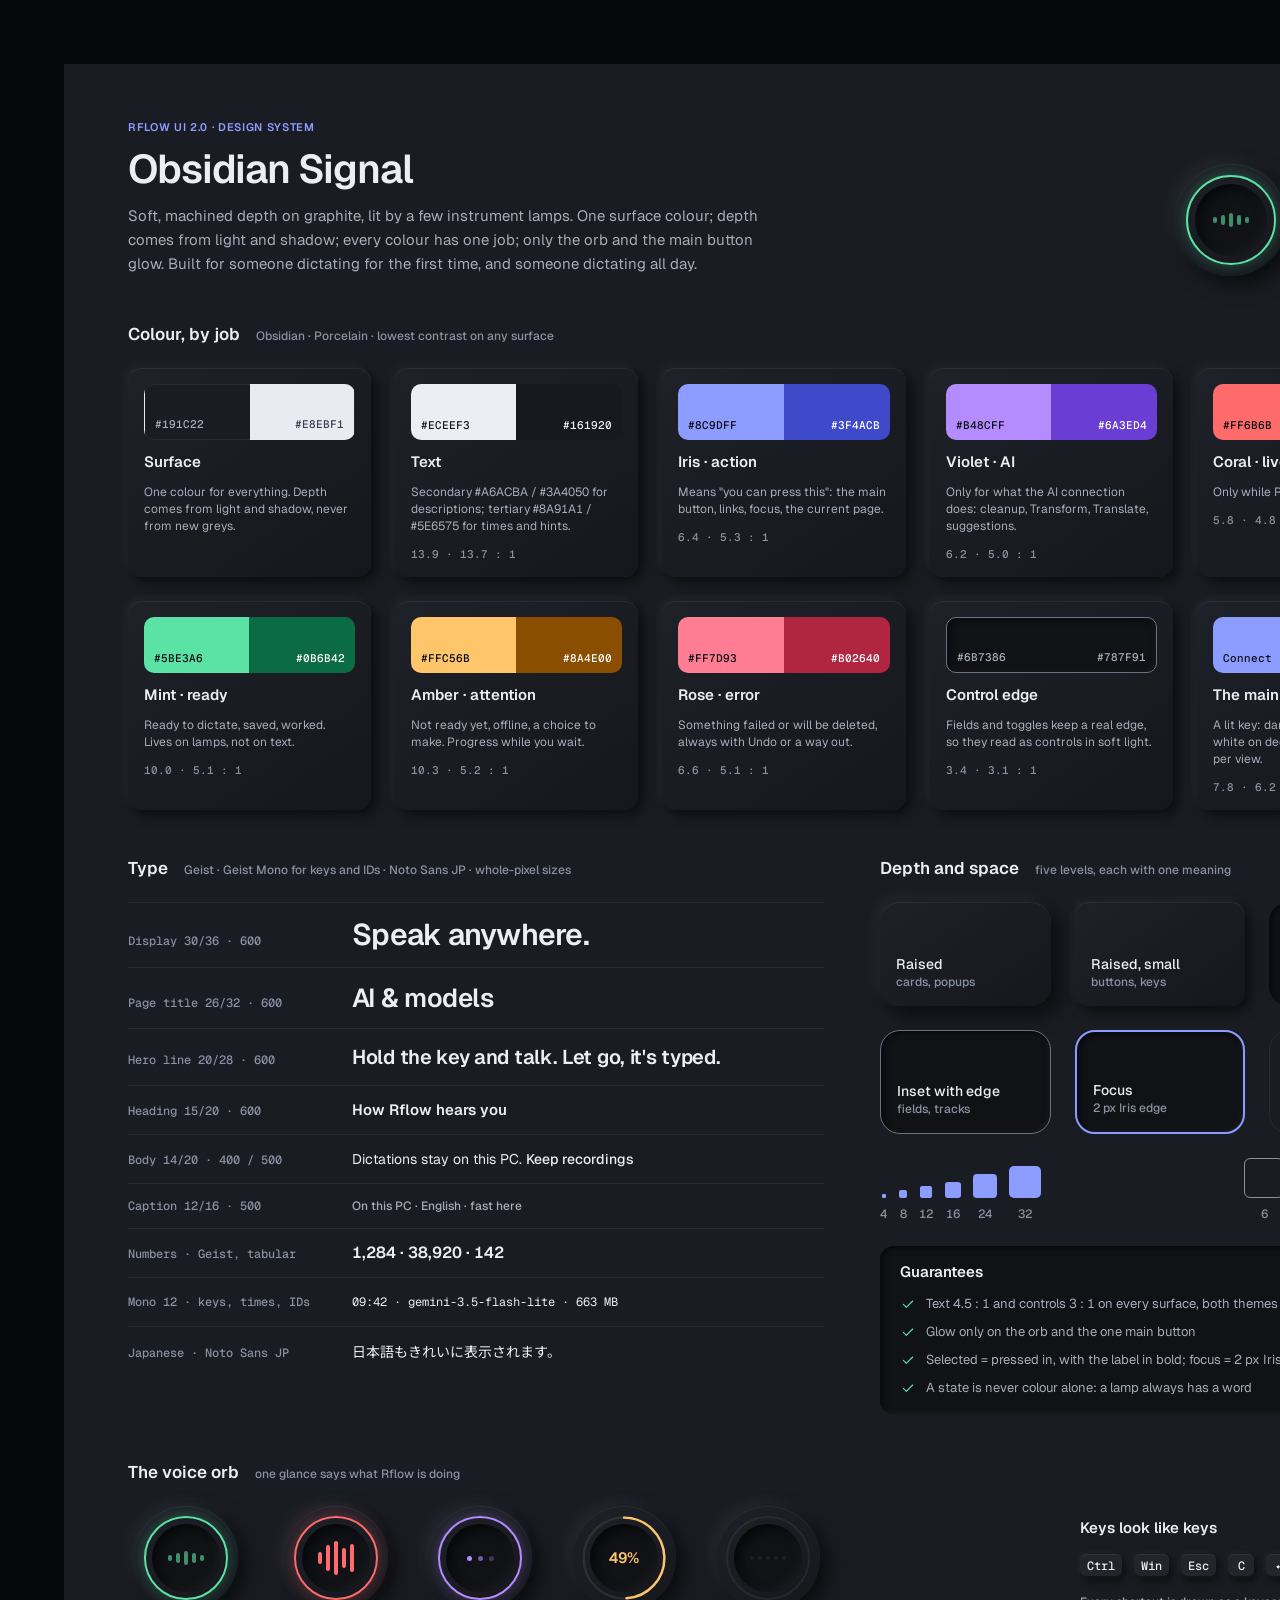
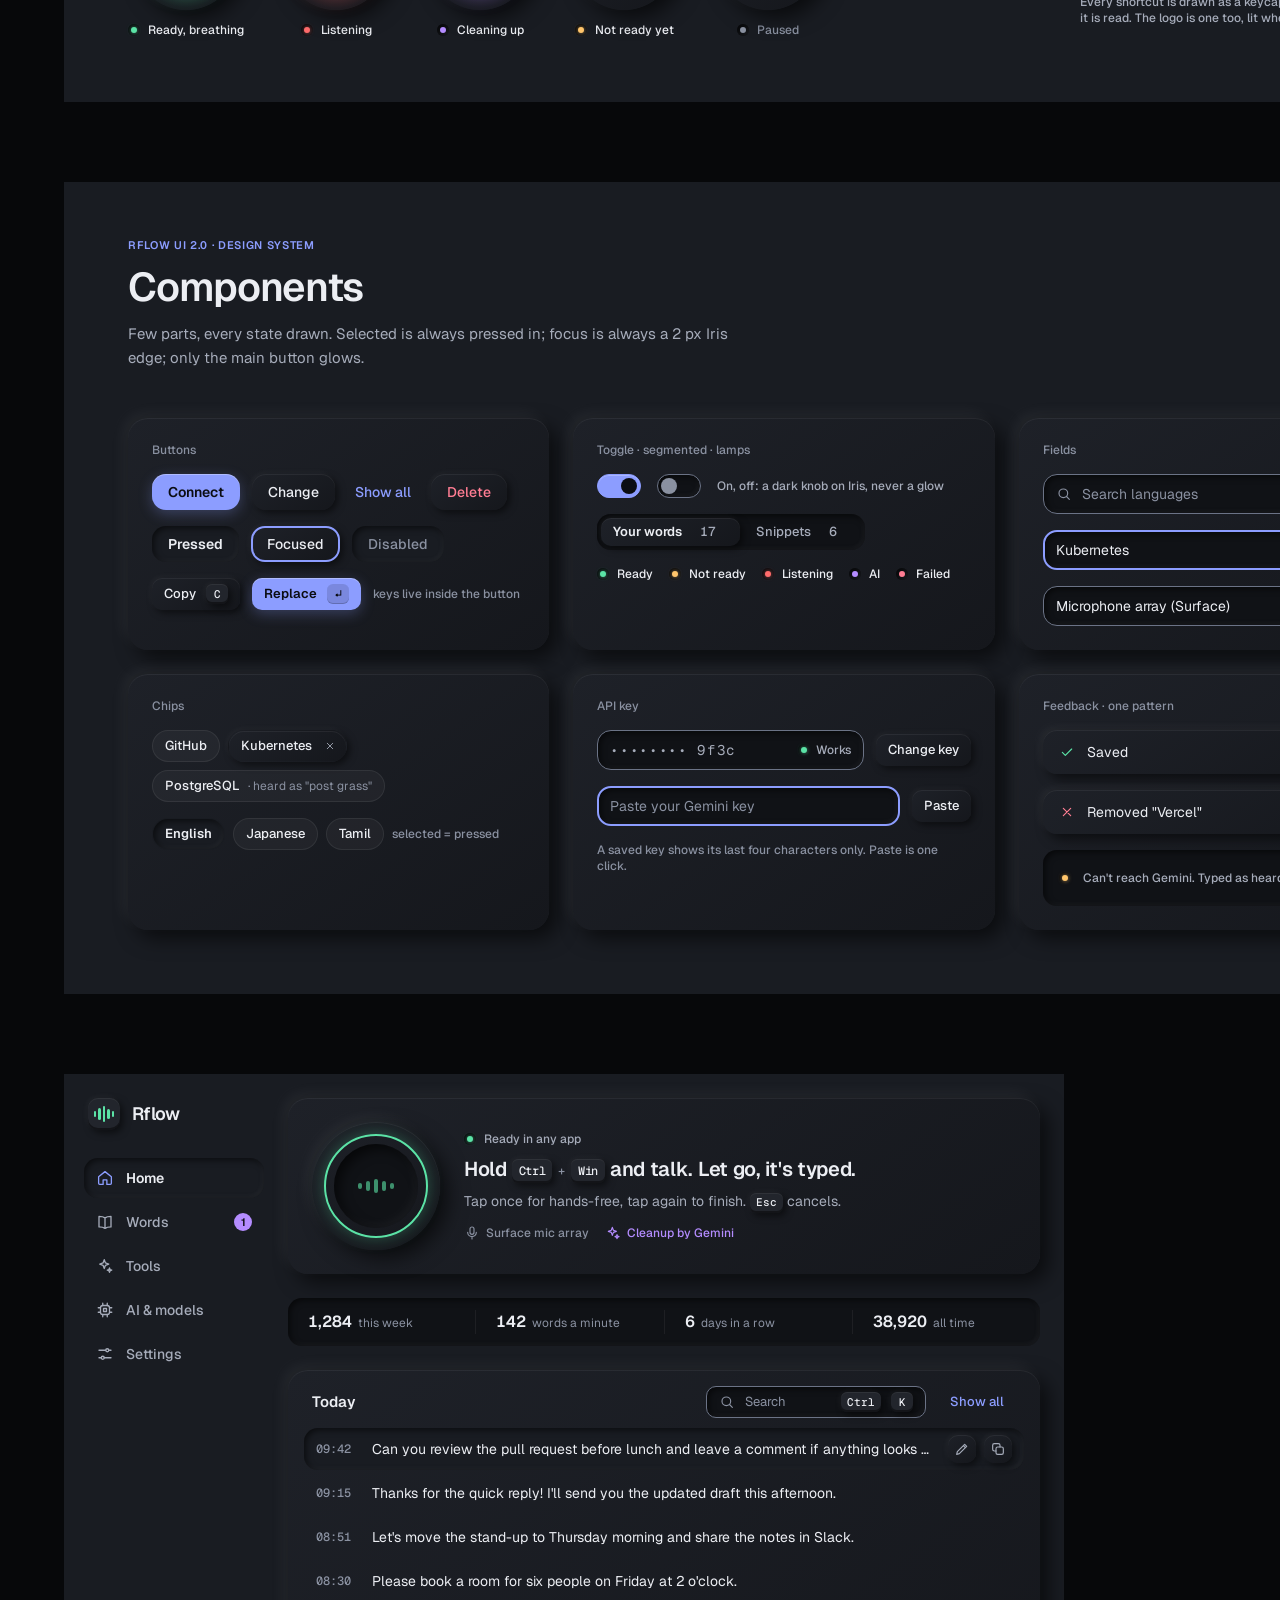
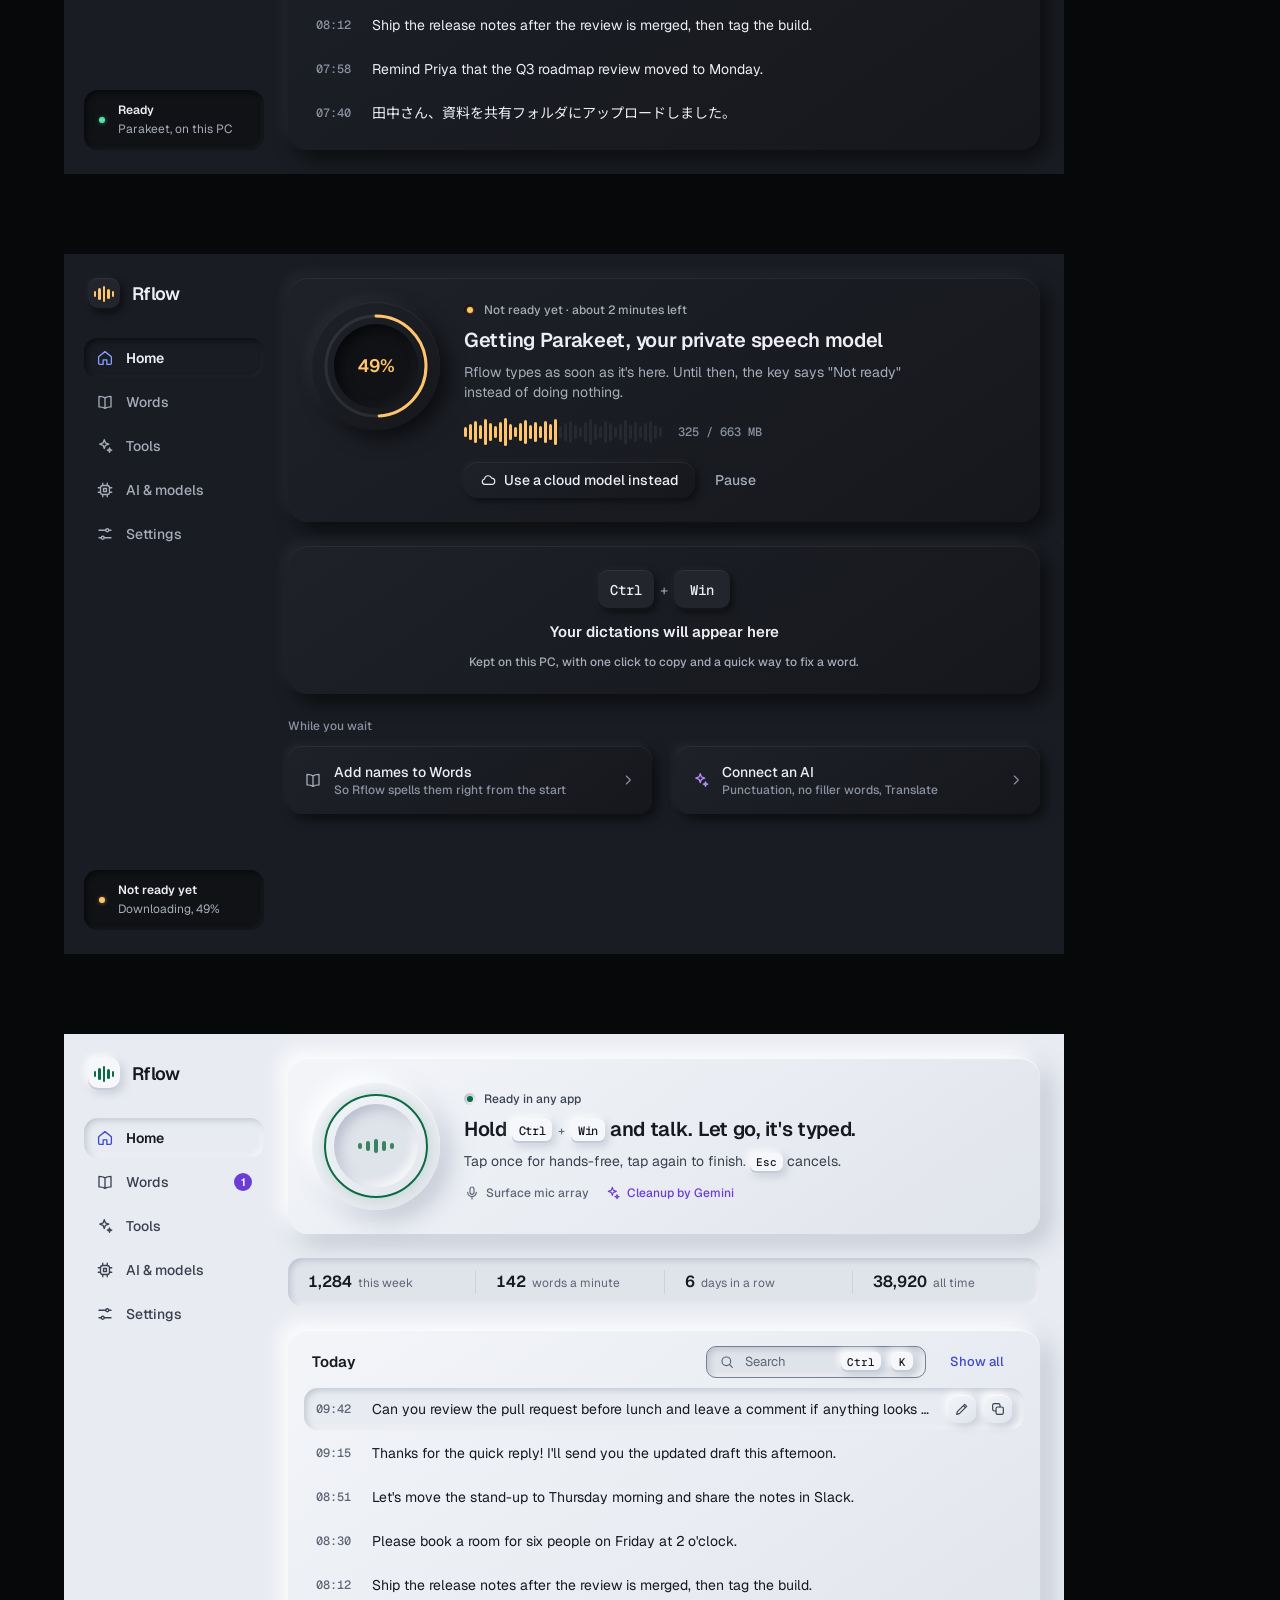
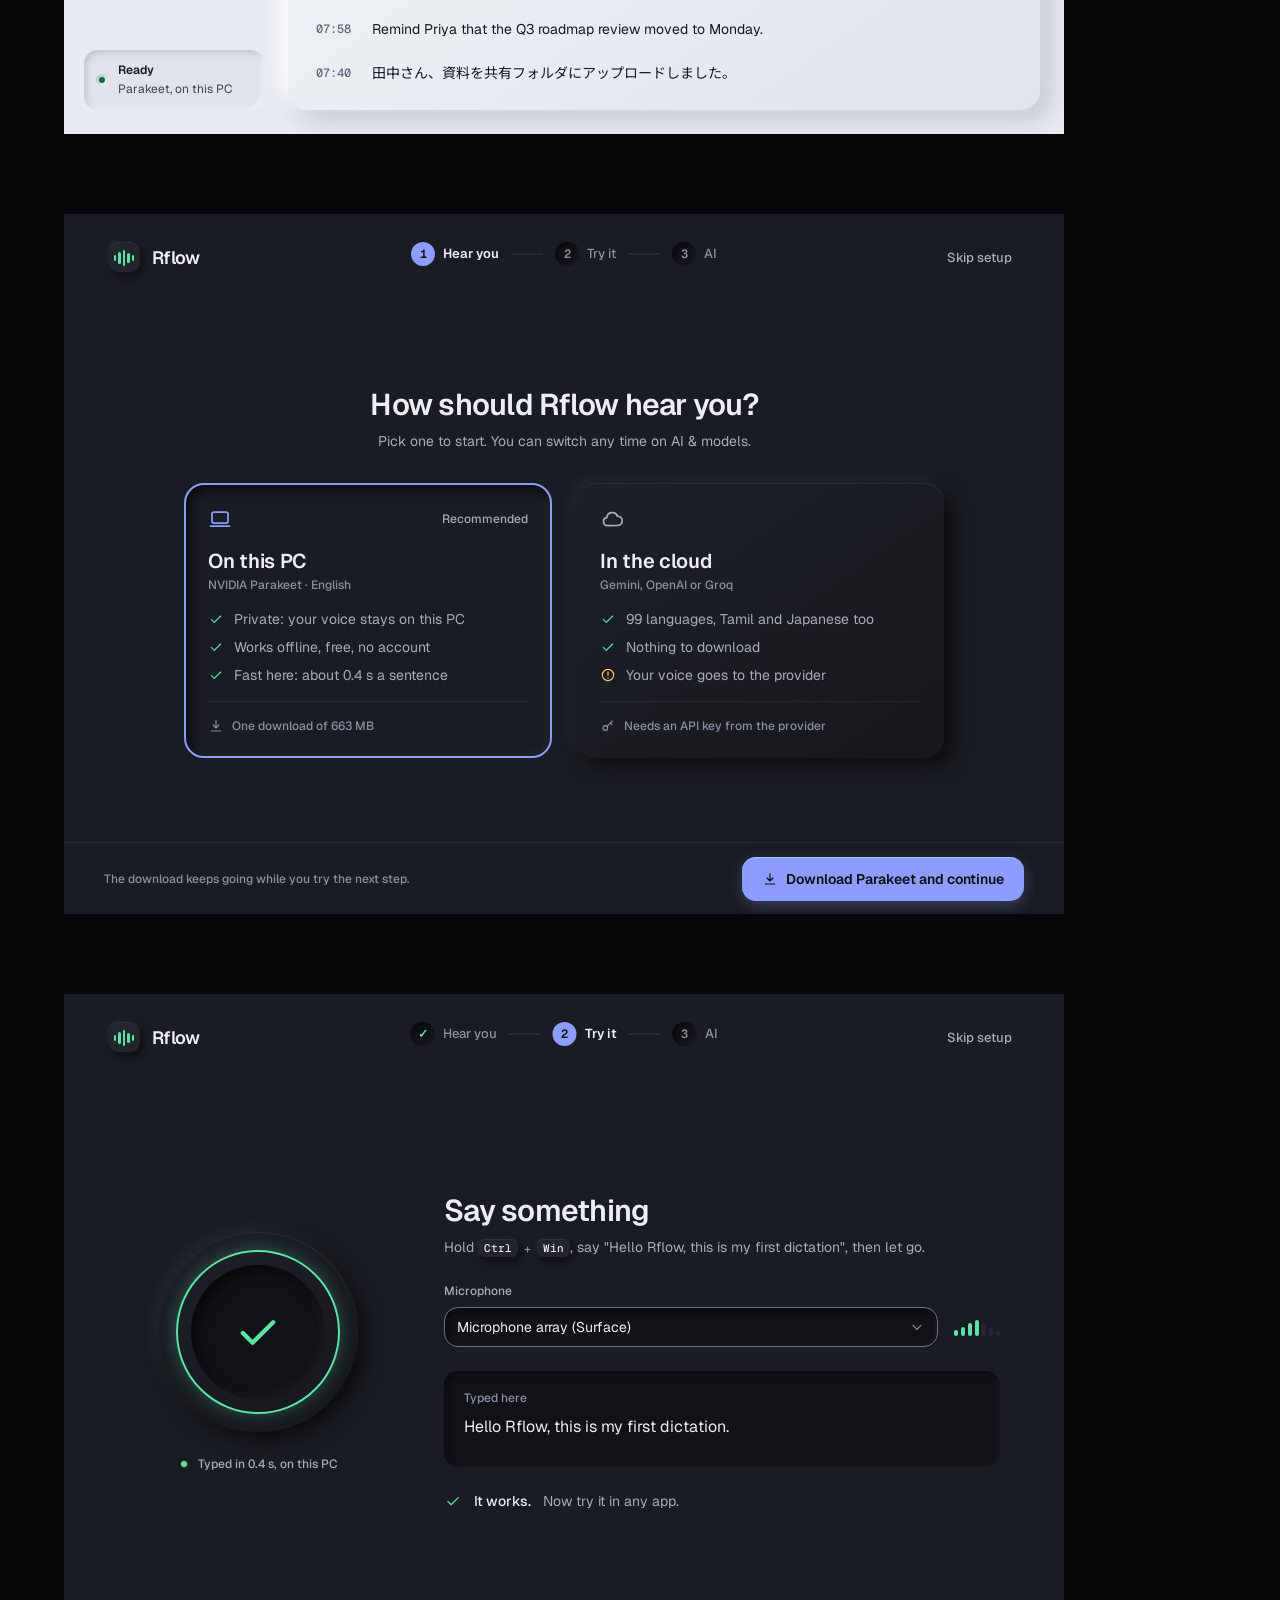
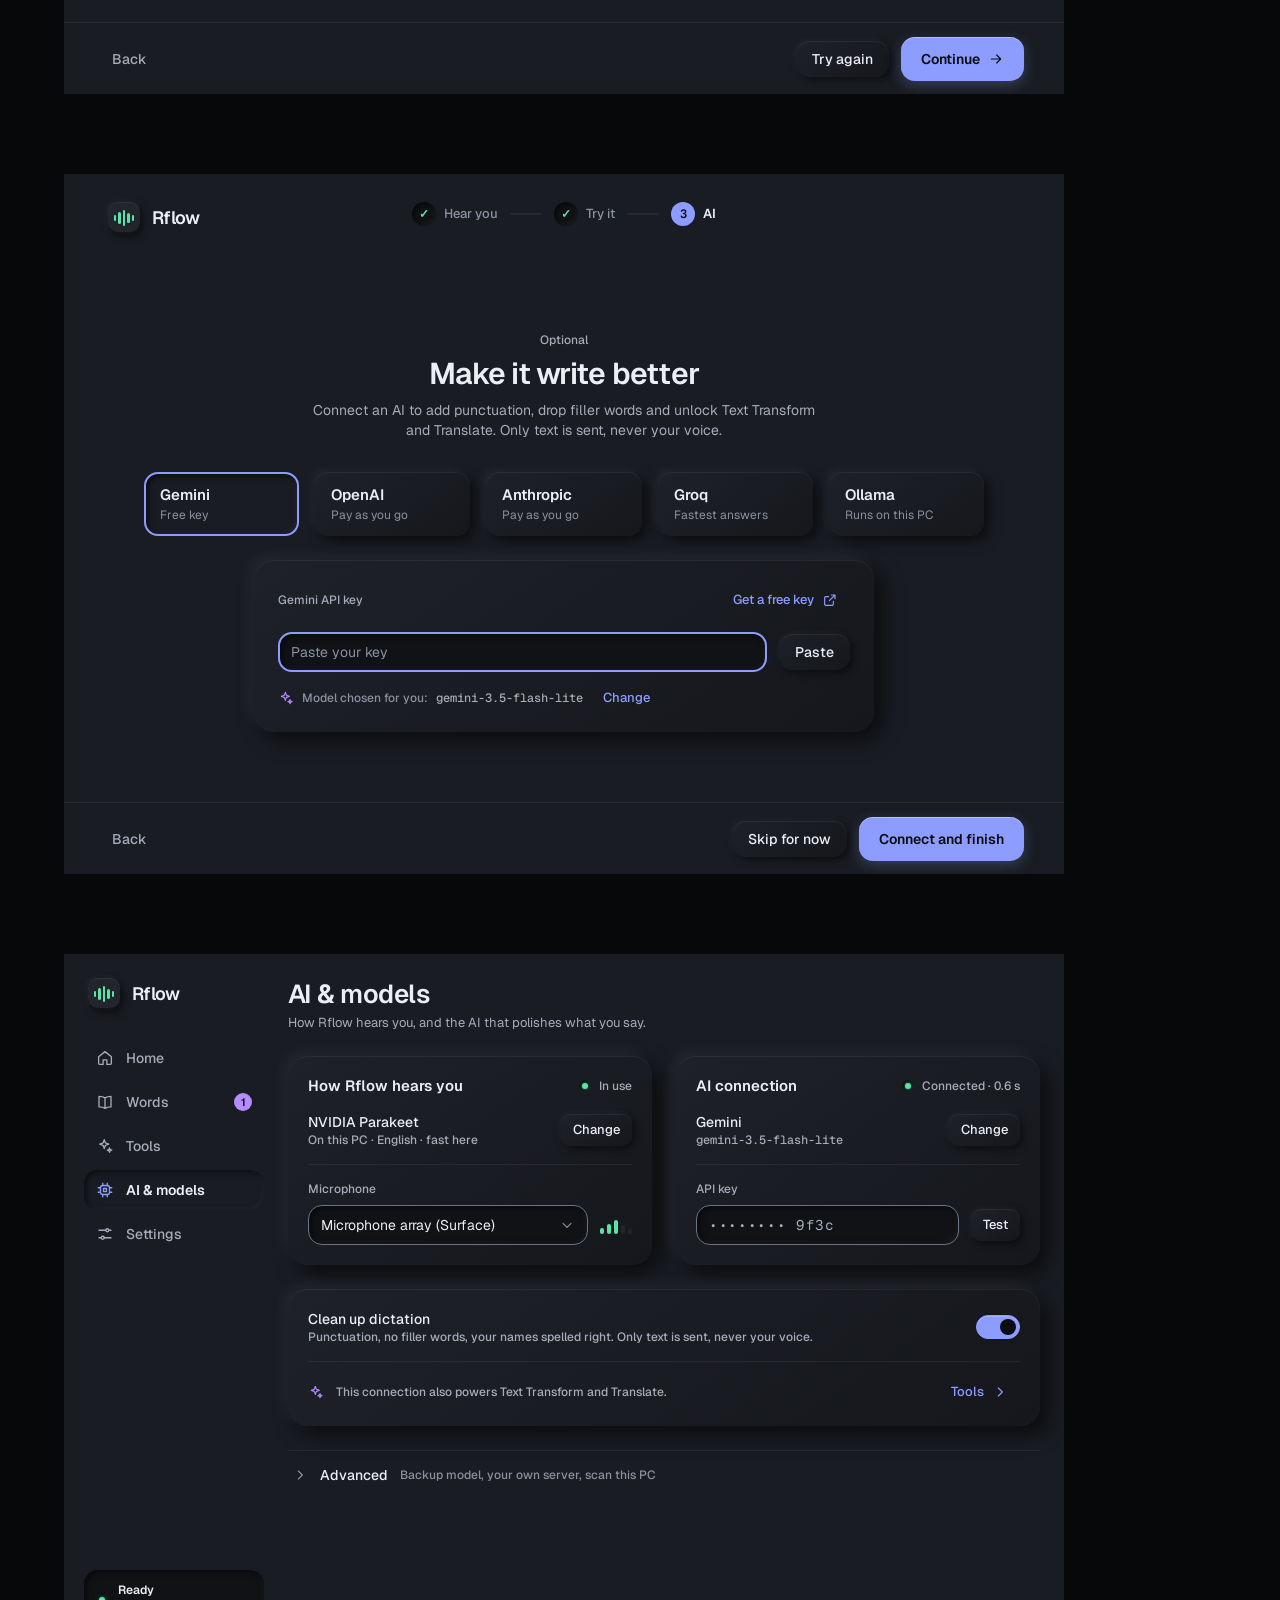
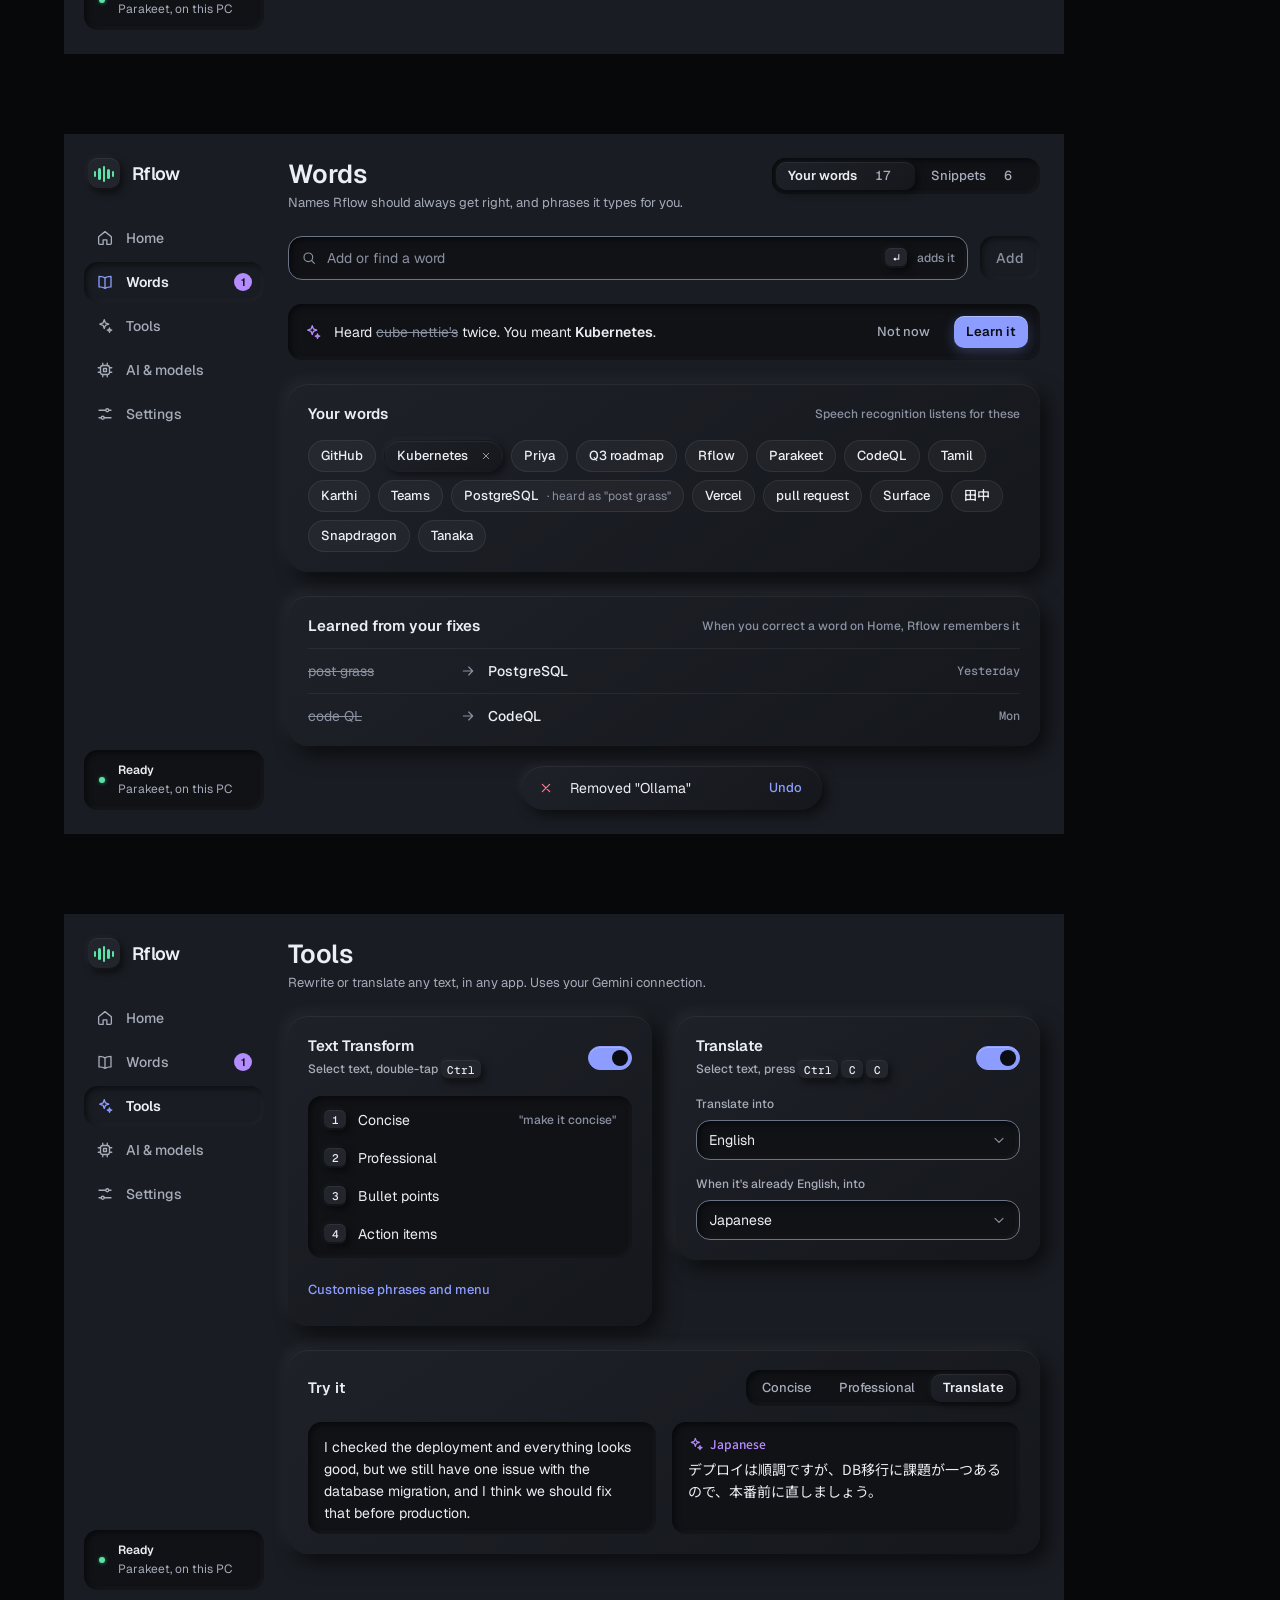
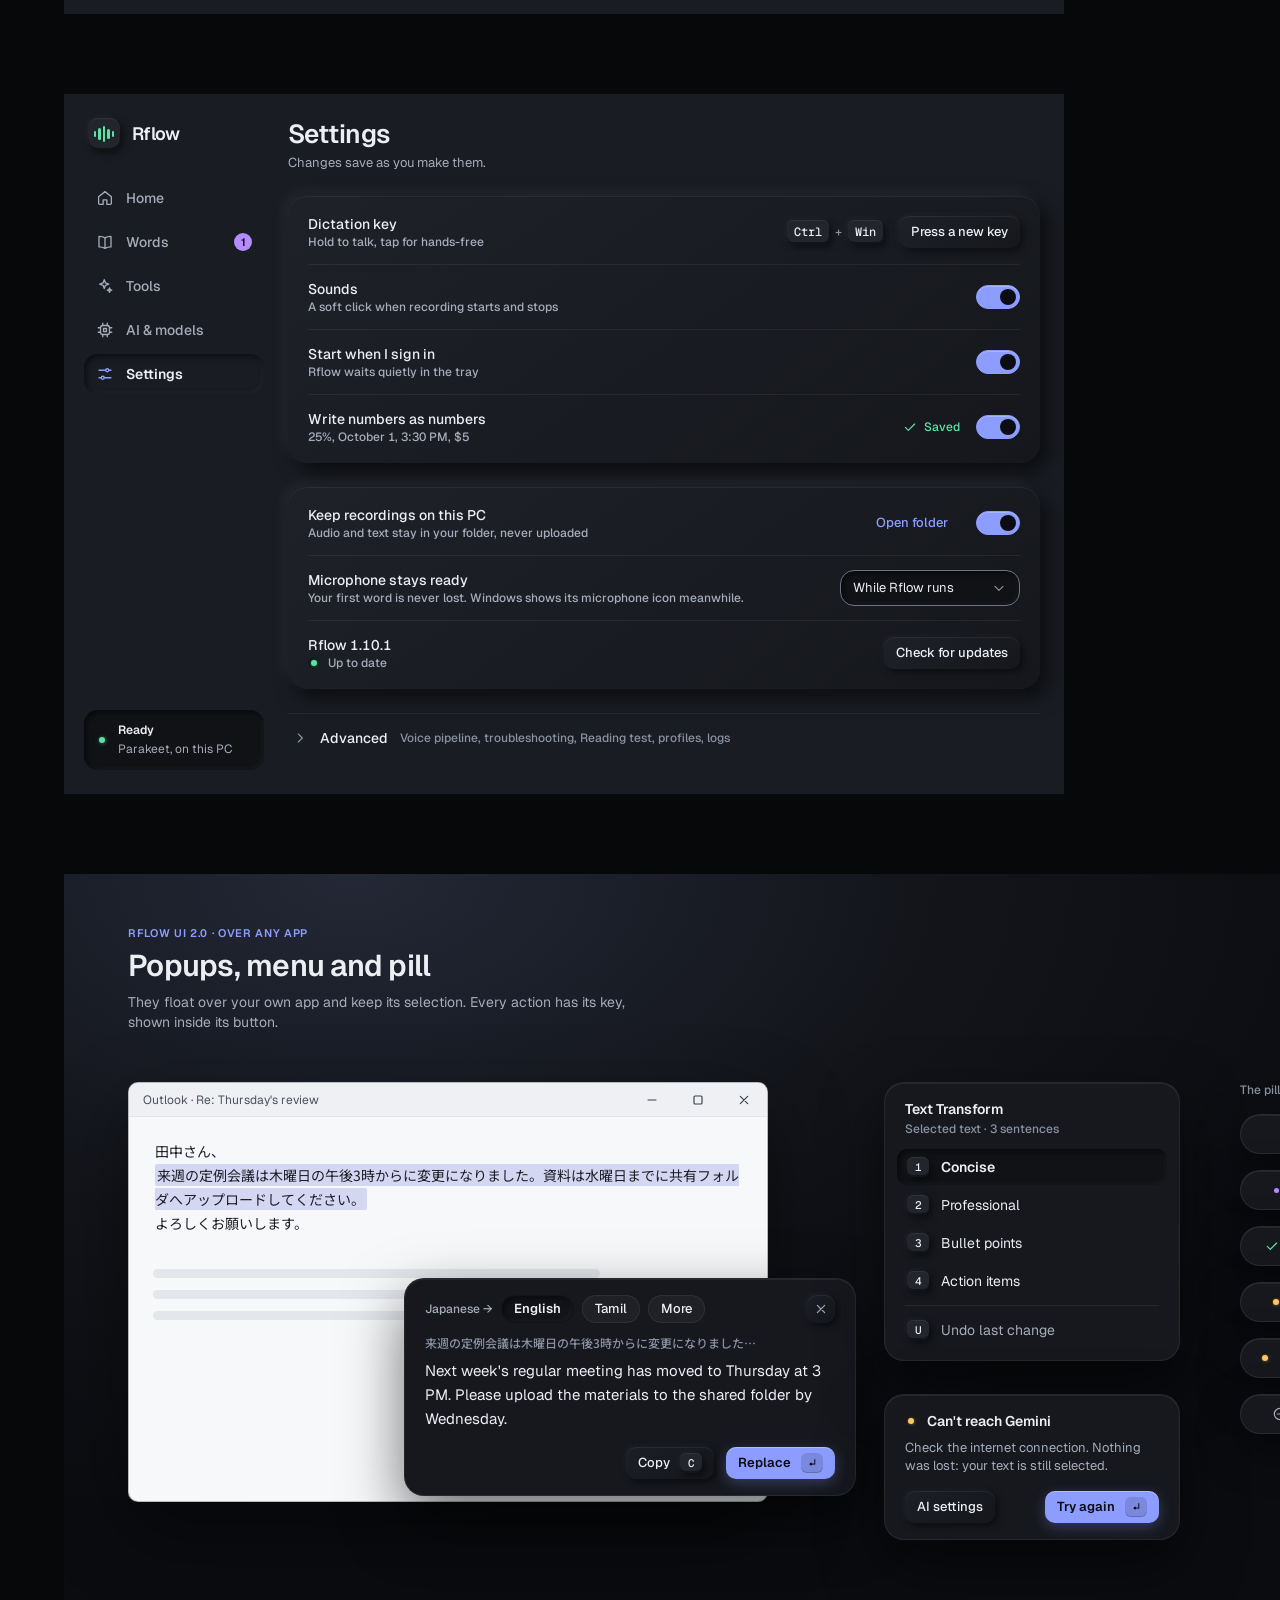
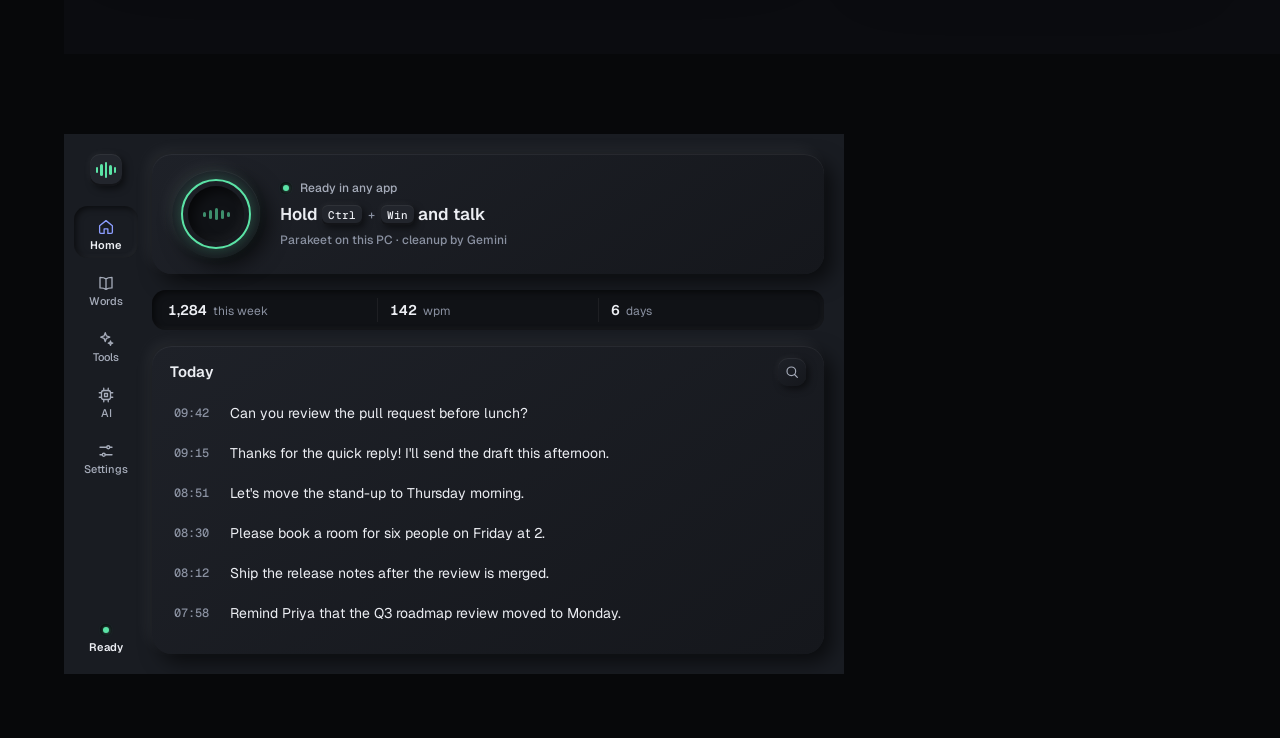
==== docs/design/rflow-ui.html @ b906334a "Add the Obsidian Signal theme, fonts and widget kit The approved Rflow UI 2.0 design (docs/design/rf" ====
<!doctype html>
<html lang="en">
<head>
<meta charset="utf-8">
<title>Rflow UI 2.0 · Obsidian Signal</title>
<link rel="preconnect" href="https://fonts.googleapis.com">
<link href="https://fonts.googleapis.com/css2?family=Geist:wght@400;500;600;700&family=Geist+Mono:wght@400;500;600&family=Noto+Sans+JP:wght@400;500;700&display=swap" rel="stylesheet">
<style>
/* ================================================================ tokens · Obsidian (dark, the hero) */
:root{
  --base:#191C22; --well:#101216; --cx-a:#1E2128; --cx-b:#15171C; --popup:#16181E;
  --line:rgba(255,255,255,.06); --chip-bg:rgba(255,255,255,.04); --chip-line:rgba(255,255,255,.07);
  --rim:#6B7386;                     /* control edge, 3.4 : 1 or more */
  --text:#ECEEF3; --text-2:#A6ACBA; --text-3:#8A91A1;
  --iris:#8C9DFF; --violet:#B48CFF; --live:#FF6B6B; --ok:#5BE3A6; --warn:#FFC56B; --err:#FF7D93;
  --primary:#8C9DFF; --on-primary:#0B0D13; --knob-on:#0B0D13; --knob-off:#8A91A1;
  --primary-glow:0 4px 14px rgba(140,157,255,.28);
  --sh-1:-6px -6px 16px rgba(255,255,255,.05), 8px 8px 20px rgba(0,0,0,.60);
  --sh-2:-4px -4px 10px rgba(255,255,255,.045), 5px 5px 12px rgba(0,0,0,.55);
  --sh-3:-2px -2px 6px rgba(255,255,255,.04), 3px 3px 7px rgba(0,0,0,.50);
  --in-1:inset 5px 5px 12px rgba(0,0,0,.60), inset -4px -4px 10px rgba(255,255,255,.04);
  --in-2:inset 2px 2px 6px rgba(0,0,0,.58), inset -2px -2px 5px rgba(255,255,255,.045);
  --edge:inset 0 1px 0 rgba(255,255,255,.06);
  --key-face:#22252C; --key-lip:rgba(0,0,0,.45);
}
/* ================================================================ tokens · Porcelain (light twin) */
.light{
  --base:#E8EBF1; --well:#DFE3EA; --cx-a:#F3F5F9; --cx-b:#E0E4EB;
  --line:rgba(22,25,32,.08); --chip-bg:rgba(22,25,32,.035); --chip-line:rgba(22,25,32,.08);
  --rim:#787F91;
  --text:#161920; --text-2:#3A4050; --text-3:#5E6575;
  --iris:#3F4ACB; --violet:#6A3ED4; --live:#B42F2F; --ok:#0B6B42; --warn:#8A4E00; --err:#B02640;
  --primary:#4651D2; --on-primary:#FFFFFF; --knob-on:#FFFFFF; --knob-off:#787F91;
  --primary-glow:0 4px 14px rgba(70,81,210,.26);
  --sh-1:-8px -8px 20px rgba(255,255,255,.95), 10px 10px 24px rgba(136,146,170,.42);
  --sh-2:-5px -5px 12px rgba(255,255,255,.90), 6px 6px 14px rgba(136,146,170,.40);
  --sh-3:-3px -3px 7px rgba(255,255,255,.85), 3px 3px 8px rgba(136,146,170,.38);
  --in-1:inset 5px 5px 12px rgba(136,146,170,.45), inset -4px -4px 10px rgba(255,255,255,.90);
  --in-2:inset 2px 2px 6px rgba(136,146,170,.45), inset -2px -2px 5px rgba(255,255,255,.90);
  --edge:inset 0 1px 0 rgba(255,255,255,.70);
  --key-face:#F6F7FA; --key-lip:rgba(136,146,170,.45);
}

/* ================================================================ base · spacing 4/8/12/16/24/32 · radii 6/10/14/20/999 */
*{box-sizing:border-box;margin:0;padding:0}
body{background:#07080A;padding:64px;display:flex;flex-direction:column;align-items:flex-start;gap:80px;
     font-family:"Geist","Noto Sans JP",system-ui,sans-serif;-webkit-font-smoothing:antialiased;font-variant-numeric:tabular-nums}
.frame{position:relative;overflow:hidden;background:var(--base);color:var(--text);font-size:14px;line-height:20px}
.app{width:1000px;height:700px;display:flex}
.compact{width:780px;height:540px;display:flex}
.board{width:1440px;padding:56px 64px 64px;display:flex;flex-direction:column;gap:48px}
.mono{font-family:"Geist Mono",ui-monospace,monospace}
.i{width:18px;height:18px;fill:none;stroke:currentColor;stroke-width:1.75;stroke-linecap:round;stroke-linejoin:round;flex:none}
.i.s{width:16px;height:16px}
.row{display:flex;align-items:center}
.col{display:flex;flex-direction:column}
.grow{flex:1 1 0;min-width:0}
.spacer{flex:1}
.t2{color:var(--text-2)} .t3{color:var(--text-3)}

/* ================================================================ type · integer scale */
.display{font-size:30px;line-height:36px;font-weight:600;letter-spacing:-.025em}
.title{font-size:26px;line-height:32px;font-weight:600;letter-spacing:-.02em}
.hero-line{font-size:20px;line-height:28px;font-weight:600;letter-spacing:-.015em}
.heading{font-size:15px;line-height:20px;font-weight:600}
.row-title{font-size:14px;line-height:20px;font-weight:500}
.caption{font-size:12px;line-height:16px;font-weight:500}
.caps{font-size:11px;line-height:14px;font-weight:600;letter-spacing:.06em;text-transform:uppercase;color:var(--text-3)}
.subtitle{font-size:13px;line-height:18px;color:var(--text-2)}

/* ================================================================ surfaces */
.card{background:linear-gradient(145deg,var(--cx-a),var(--cx-b));border-radius:20px;box-shadow:var(--sh-1),var(--edge)}
.tile{background:linear-gradient(145deg,var(--cx-a),var(--cx-b));border-radius:14px;box-shadow:var(--sh-2),var(--edge)}
.well{background:var(--well);border-radius:14px;box-shadow:var(--in-2)}
.divider{height:1px;background:var(--line);flex:none}

/* ================================================================ controls */
.btn{height:36px;padding:0 16px;border-radius:14px;background:linear-gradient(145deg,var(--cx-a),var(--cx-b));box-shadow:var(--sh-3),var(--edge);
     color:var(--text);font-size:14px;font-weight:500;display:inline-flex;align-items:center;justify-content:center;gap:8px;white-space:nowrap;flex:none}
.btn.primary{background:var(--primary);color:var(--on-primary);font-weight:600;box-shadow:var(--primary-glow),inset 0 1px 0 rgba(255,255,255,.3)}
.btn.ghost{background:transparent;box-shadow:none;color:var(--iris);padding:0 8px}
.btn.quiet{background:transparent;box-shadow:none;color:var(--text-2);padding:0 8px}
.btn.danger{color:var(--err)}
.btn.sm{height:32px;padding:0 12px;border-radius:10px;font-size:13px}
.btn.lg{height:44px;padding:0 20px;font-size:14px}
.btn.pressed{background:var(--base);box-shadow:var(--in-2);font-weight:600}
.btn.focus{box-shadow:var(--sh-3);border:2px solid var(--iris);padding:0 14px}
.btn.disabled{background:var(--base);box-shadow:var(--in-2);color:var(--text-3)}
.btn .key{margin-left:2px}
.btn.primary .key{background:rgba(11,13,19,.14);color:var(--on-primary);box-shadow:inset 0 -1px 0 rgba(0,0,0,.2)}
.light .btn.primary .key{background:rgba(255,255,255,.18)}
.ib{width:32px;height:32px;border-radius:10px;background:linear-gradient(145deg,var(--cx-a),var(--cx-b));box-shadow:var(--sh-3),var(--edge);color:var(--text-2);
    display:inline-flex;align-items:center;justify-content:center;flex:none}
.key{min-width:26px;height:24px;padding:0 7px;border-radius:6px;background:var(--key-face);color:var(--text);font:500 12px/1 "Geist Mono",monospace;
     display:inline-flex;align-items:center;justify-content:center;vertical-align:middle;flex:none;
     box-shadow:var(--sh-3),inset 0 -2px 0 var(--key-lip),inset 0 1px 0 rgba(255,255,255,.06)}
.key.sm{min-width:22px;height:20px;padding:0 6px;font-size:11px}
.key.lg{min-width:56px;height:40px;padding:0 12px;border-radius:10px;font-size:14px}
.plus{color:var(--text-3);font:500 12px "Geist Mono";margin:0 6px;vertical-align:middle}
.field{height:40px;border-radius:14px;background:var(--well);border:1px solid var(--rim);box-shadow:var(--in-2);display:flex;align-items:center;
       gap:10px;padding:0 12px;font-size:14px;color:var(--text);flex:none}
.field.grow{flex:1 1 0;min-width:0}
.field .ph{color:var(--text-3)}
.field.focus{border:2px solid var(--iris);padding:0 11px}
.select{justify-content:space-between}
.chip{height:32px;padding:0 12px;border-radius:999px;background:var(--chip-bg);border:1px solid var(--chip-line);color:var(--text);
      font-size:13px;font-weight:500;display:inline-flex;align-items:center;gap:8px;white-space:nowrap;flex:none}
.chip.hover{background:linear-gradient(145deg,var(--cx-a),var(--cx-b));border-color:transparent;box-shadow:var(--sh-3),var(--edge)}
.chip.sel{background:var(--base);border-color:transparent;box-shadow:var(--in-2);font-weight:600}
.chip .x{width:20px;height:20px;border-radius:999px;display:inline-flex;align-items:center;justify-content:center;color:var(--text-2);margin-right:-6px}
.chip .alias{font-size:12px;color:var(--text-3);font-weight:400}
.lamp{width:12px;height:12px;border-radius:999px;background:var(--well);box-shadow:var(--in-2);display:inline-flex;align-items:center;justify-content:center;flex:none}
.lamp i{display:block;width:6px;height:6px;border-radius:999px}
.lamp.ok i{background:var(--ok);box-shadow:0 0 4px rgba(91,227,166,.6)}
.lamp.warn i{background:var(--warn);box-shadow:0 0 4px rgba(255,197,107,.6)}
.lamp.live i{background:var(--live);box-shadow:0 0 4px rgba(255,107,107,.6)}
.lamp.err i{background:var(--err)}
.lamp.ai i{background:var(--violet)}
.light .lamp i{box-shadow:none}
.tg{width:44px;height:24px;border-radius:999px;background:var(--well);border:1px solid var(--rim);box-shadow:var(--in-2);position:relative;flex:none}
.tg .k{position:absolute;top:3px;left:3px;width:16px;height:16px;border-radius:999px;background:var(--knob-off)}
.tg.on{background:var(--primary);border-color:var(--primary);box-shadow:inset 0 1px 0 rgba(255,255,255,.25)}
.tg.on .k{left:23px;background:var(--knob-on)}
.seg{display:inline-flex;padding:4px;gap:4px;border-radius:14px;background:var(--well);box-shadow:var(--in-2);flex:none;align-self:flex-start}
.seg span{height:28px;padding:0 12px;border-radius:10px;display:inline-flex;align-items:center;gap:6px;font-size:13px;font-weight:500;color:var(--text-2)}
.seg span.on{background:linear-gradient(145deg,var(--cx-a),var(--cx-b));box-shadow:var(--sh-3),var(--edge);color:var(--text);font-weight:600}
.meter{display:flex;gap:3px;align-items:flex-end;height:18px;flex:none}
.meter i{display:block;width:4px;border-radius:2px;background:var(--line)}
.meter i.on{background:var(--ok)}
.wave-bar{display:flex;align-items:center;gap:2px;height:28px}
.wave-bar i{display:block;width:3px;border-radius:2px;background:var(--line)}
.wave-bar i.on{background:var(--warn)}

/* ================================================================ shell */
.side{width:216px;padding:24px 16px 24px 20px;display:flex;flex-direction:column;gap:4px;flex:none}
.brand{display:flex;align-items:center;gap:12px;height:32px;padding:0 4px;margin-bottom:24px}
.mark{width:32px;height:32px;border-radius:10px;background:var(--key-face);display:flex;align-items:center;justify-content:center;gap:2px;flex:none;
      box-shadow:var(--sh-3),inset 0 -2px 0 var(--key-lip),inset 0 1px 0 rgba(255,255,255,.06)}
.mark i{display:block;width:2.5px;border-radius:2px;background:var(--ok)}
.wordmark{font-size:18px;font-weight:600;letter-spacing:-.03em}
.nav{display:flex;align-items:center;gap:12px;height:40px;padding:0 12px;border-radius:14px;color:var(--text-2);font-size:14px;font-weight:500}
.nav.on{background:var(--base);box-shadow:var(--in-2);color:var(--text);font-weight:600}
.nav.on .i{color:var(--iris)}
.nav .badge{margin-left:auto;min-width:18px;height:18px;border-radius:999px;padding:0 5px;background:var(--violet);color:#0B0D13;font:600 11px/18px "Geist";text-align:center}
.status{display:flex;align-items:center;gap:10px;padding:12px;border-radius:14px;background:var(--well);box-shadow:var(--in-2)}
.status b{display:block;font-size:12px;line-height:16px;font-weight:600;color:var(--text)}
.status span{font-size:12px;line-height:16px;color:var(--text-2)}
.main{flex:1;min-width:0;padding:24px 24px 24px 8px;display:flex;flex-direction:column;gap:24px}
.ph-head{display:flex;align-items:flex-start;justify-content:space-between;gap:16px;flex:none}
.ph-head .right{height:32px;display:flex;align-items:center}

/* ================================================================ voice orb */
.orb{border-radius:999px;background:linear-gradient(145deg,var(--cx-a),var(--cx-b));box-shadow:var(--sh-1),var(--edge);display:flex;align-items:center;justify-content:center;flex:none;position:relative}
.orb .ring{border-radius:999px;display:flex;align-items:center;justify-content:center}
.orb .core{border-radius:999px;background:var(--well);box-shadow:var(--in-1);display:flex;align-items:center;justify-content:center}
.ring.ok{border:2px solid var(--ok);box-shadow:0 0 16px rgba(91,227,166,.30)}
.ring.live{border:2px solid var(--live);box-shadow:0 0 18px rgba(255,107,107,.34)}
.ring.ai{border:2px solid var(--violet);box-shadow:0 0 16px rgba(180,140,255,.30)}
.ring.off{border:2px solid var(--line)}
.light .ring.ok{box-shadow:0 0 14px rgba(11,107,66,.18)}
.wave{display:flex;align-items:center;gap:4px}
.wave i{display:block;width:4px;border-radius:2px}
.wave.ok i{background:var(--ok);opacity:.6}
.wave.live i{background:var(--live)}
.wave.ai i{background:var(--violet)}
.wave.off i{background:var(--line)}

/* ================================================================ home */
.hero{display:flex;align-items:center;gap:24px;padding:24px;flex:none}
.readout{height:48px;display:flex;align-items:center;padding:0 20px;flex:none}
.readout .seg-v{display:flex;align-items:baseline;gap:6px;flex:1}
.readout .seg-v b{font-size:16px;line-height:20px;font-weight:600}
.readout .seg-v span{font-size:12px;color:var(--text-3)}
.readout .sep{width:1px;height:24px;background:var(--line);margin:0 20px}
.list{padding:16px 16px 8px;display:flex;flex-direction:column;gap:2px;flex:1;min-height:0}
.lh{display:flex;align-items:center;gap:12px;padding:0 8px 8px}
.item{display:flex;align-items:center;gap:16px;height:42px;padding:0 12px;border-radius:14px;flex:none}
.item .tm{font:500 12px "Geist Mono";color:var(--text-3);width:40px;flex:none}
.item .tx{flex:1;min-width:0;white-space:nowrap;overflow:hidden;text-overflow:ellipsis}
.item.hover{background:var(--base);box-shadow:var(--in-2)}
.acts{display:flex;gap:8px}

/* ================================================================ boards */
.bh p{max-width:640px;color:var(--text-2);font-size:15px;line-height:24px;margin-top:12px}
.sec{display:flex;align-items:baseline;gap:16px;margin-bottom:24px}
.swatches{display:grid;grid-template-columns:repeat(5,1fr);gap:24px}
.sw{padding:16px;display:flex;flex-direction:column;gap:12px}
.sw .chipc{height:56px;border-radius:10px;display:flex;align-items:flex-end;justify-content:space-between;padding:8px 10px}
.sw .chipc span{font:500 11px "Geist Mono"}
.sw .use{font-size:12px;line-height:17px;color:var(--text-2)}
.sw .ct{font:500 11px "Geist Mono";color:var(--text-3)}
.type-row{display:flex;align-items:baseline;gap:24px;padding:14px 0;border-top:1px solid var(--line)}
.type-row .spec{width:200px;flex:none;font:500 12px/16px "Geist Mono";color:var(--text-3)}
.specimens{display:grid;grid-template-columns:repeat(3,1fr);gap:24px}
.spec-card{padding:24px;display:flex;flex-direction:column;gap:16px}

/* ================================================================ overlays */
.desk{background:radial-gradient(1100px 650px at 20% 0%,#232836 0%,#121419 55%,#0B0C10 100%)}
.win{position:absolute;border-radius:10px;background:#F7F8FA;border:1px solid rgba(0,0,0,.25);box-shadow:0 30px 80px rgba(0,0,0,.45);overflow:hidden}
.win .bar{height:34px;display:flex;align-items:center;background:#EEF0F3;border-bottom:1px solid #E1E4E8;font-size:12px;color:#4B5160}
.win .cap{width:46px;height:34px;display:flex;align-items:center;justify-content:center;color:#3B4150}
.win .ln{height:9px;border-radius:5px;background:#E3E6EB;margin:12px 24px 0}
.win .sel{background:rgba(70,81,210,.20);border-radius:2px;padding:1px 2px}
.pop{position:absolute;border-radius:20px;background:var(--popup);color:var(--text);
     border:1px solid rgba(255,255,255,.07);box-shadow:0 24px 60px rgba(0,0,0,.55),inset 0 1px 0 rgba(255,255,255,.06)}
.pill{height:40px;min-width:176px;border-radius:999px;background:var(--popup);color:var(--text);display:inline-flex;align-items:center;justify-content:center;gap:10px;padding:0 18px;
      font-size:13px;font-weight:500;border:1px solid rgba(255,255,255,.08);box-shadow:0 16px 40px rgba(0,0,0,.5),inset 0 1px 0 rgba(255,255,255,.06)}
.menu-row{display:flex;align-items:center;gap:12px;height:36px;padding:0 10px;border-radius:10px;font-size:14px}
.menu-row.on{background:var(--well);box-shadow:var(--in-2);font-weight:600}

/* ================================================================ first run */
.ob{width:1000px;height:700px;display:flex;flex-direction:column}
.ob-head{height:88px;padding:24px 40px;display:flex;align-items:center;position:relative;flex:none}
.ob-head .brand{margin:0}
.ob-head .steps{position:absolute;left:50%;top:28px;transform:translateX(-50%)}
.ob-head .slot{margin-left:auto;width:120px;display:flex;justify-content:flex-end}
.steps{display:flex;align-items:center;gap:12px}
.step{display:flex;align-items:center;gap:8px;font-size:13px;font-weight:500;color:var(--text-3)}
.step .n{width:24px;height:24px;border-radius:999px;display:flex;align-items:center;justify-content:center;font:600 12px "Geist Mono";background:var(--well);box-shadow:var(--in-2)}
.step.on{color:var(--text);font-weight:600} .step.on .n{background:var(--primary);color:var(--on-primary);box-shadow:none}
.step.done .n{color:var(--ok)}
.stepline{width:32px;height:2px;border-radius:1px;background:var(--line)}
.ob-body{flex:1;min-height:0;display:flex;flex-direction:column;align-items:center;justify-content:center;padding:0 40px}
.ob-foot{height:72px;padding:0 40px;display:flex;align-items:center;gap:12px;border-top:1px solid var(--line);flex:none}
.option{padding:24px;display:flex;flex-direction:column;gap:16px;border-radius:20px}
.option.sel{background:var(--base);border:2px solid var(--iris);padding:22px;box-shadow:var(--in-1)}
.ticks{display:flex;flex-direction:column;gap:8px;font-size:14px;color:var(--text-2)}
.ticks div{display:flex;gap:10px;align-items:center}
.provider{height:64px;border-radius:14px;display:flex;flex-direction:column;justify-content:center;gap:2px;padding:0 16px}
.provider b{font-size:15px;line-height:20px;font-weight:600}
.provider span{font-size:12px;line-height:16px;color:var(--text-3)}
.provider.sel{background:var(--base);border:2px solid var(--iris);padding:0 14px;box-shadow:var(--in-2)}
</style>
</head>
<body>

<!-- ======================================================================================= 01 FOUNDATIONS -->
<section class="frame board" id="foundations" data-name="01 Foundations">
  <div class="row" style="justify-content:space-between;align-items:flex-end">
    <div class="bh">
      <div class="caps" style="color:var(--iris)">Rflow UI 2.0 · Design system</div>
      <div class="display" style="font-size:40px;line-height:46px;margin-top:12px">Obsidian Signal</div>
      <p>Soft, machined depth on graphite, lit by a few instrument lamps. One surface colour; depth comes from light and shadow; every colour has one job; only the orb and the main button glow. Built for someone dictating for the first time, and someone dictating all day.</p>
    </div>
    <div class="row" style="gap:24px">
      <div class="orb" style="width:112px;height:112px"><div class="ring ok" style="width:90px;height:90px"><div class="core" style="width:72px;height:72px"><div class="wave ok"><i style="height:6px"></i><i style="height:10px"></i><i style="height:14px"></i><i style="height:10px"></i><i style="height:6px"></i></div></div></div></div>
      <div class="col" style="gap:12px"><div class="row"><span class="key">Ctrl</span><span class="plus">+</span><span class="key">Win</span></div><span class="caption t2">Hold to talk, anywhere</span></div>
    </div>
  </div>

  <div>
    <div class="sec"><span class="heading" style="font-size:17px">Colour, by job</span><span class="caption t3">Obsidian · Porcelain · lowest contrast on any surface</span></div>
    <div class="swatches">
      <div class="tile sw"><div class="chipc" style="background:linear-gradient(90deg,#191C22 50%,#E8EBF1 50%);border:1px solid var(--line)"><span style="color:#A6ACBA">#191C22</span><span style="color:#3A4050">#E8EBF1</span></div><div class="heading">Surface</div><div class="use">One colour for everything. Depth comes from light and shadow, never from new greys.</div></div>
      <div class="tile sw"><div class="chipc" style="background:linear-gradient(90deg,#ECEEF3 50%,#161920 50%)"><span style="color:#161920">#ECEEF3</span><span style="color:#ECEEF3">#161920</span></div><div class="heading">Text</div><div class="use">Secondary #A6ACBA / #3A4050 for descriptions; tertiary #8A91A1 / #5E6575 for times and hints.</div><div class="ct">13.9 · 13.7 : 1</div></div>
      <div class="tile sw"><div class="chipc" style="background:linear-gradient(90deg,#8C9DFF 50%,#3F4ACB 50%)"><span style="color:#0B0D13">#8C9DFF</span><span style="color:#fff">#3F4ACB</span></div><div class="heading">Iris · action</div><div class="use">Means "you can press this": the main button, links, focus, the current page.</div><div class="ct">6.4 · 5.3 : 1</div></div>
      <div class="tile sw"><div class="chipc" style="background:linear-gradient(90deg,#B48CFF 50%,#6A3ED4 50%)"><span style="color:#0B0D13">#B48CFF</span><span style="color:#fff">#6A3ED4</span></div><div class="heading">Violet · AI</div><div class="use">Only for what the AI connection does: cleanup, Transform, Translate, suggestions.</div><div class="ct">6.2 · 5.0 : 1</div></div>
      <div class="tile sw"><div class="chipc" style="background:linear-gradient(90deg,#FF6B6B 50%,#B42F2F 50%)"><span style="color:#0B0D13">#FF6B6B</span><span style="color:#fff">#B42F2F</span></div><div class="heading">Coral · live</div><div class="use">Only while Rflow is listening to you.</div><div class="ct">5.8 · 4.8 : 1</div></div>
      <div class="tile sw"><div class="chipc" style="background:linear-gradient(90deg,#5BE3A6 50%,#0B6B42 50%)"><span style="color:#0B0D13">#5BE3A6</span><span style="color:#fff">#0B6B42</span></div><div class="heading">Mint · ready</div><div class="use">Ready to dictate, saved, worked. Lives on lamps, not on text.</div><div class="ct">10.0 · 5.1 : 1</div></div>
      <div class="tile sw"><div class="chipc" style="background:linear-gradient(90deg,#FFC56B 50%,#8A4E00 50%)"><span style="color:#0B0D13">#FFC56B</span><span style="color:#fff">#8A4E00</span></div><div class="heading">Amber · attention</div><div class="use">Not ready yet, offline, a choice to make. Progress while you wait.</div><div class="ct">10.3 · 5.2 : 1</div></div>
      <div class="tile sw"><div class="chipc" style="background:linear-gradient(90deg,#FF7D93 50%,#B02640 50%)"><span style="color:#0B0D13">#FF7D93</span><span style="color:#fff">#B02640</span></div><div class="heading">Rose · error</div><div class="use">Something failed or will be deleted, always with Undo or a way out.</div><div class="ct">6.6 · 5.1 : 1</div></div>
      <div class="tile sw"><div class="chipc" style="background:#101216;border:1px solid #6B7386;box-shadow:var(--in-2)"><span style="color:#A6ACBA">#6B7386</span><span style="color:#A6ACBA">#787F91</span></div><div class="heading">Control edge</div><div class="use">Fields and toggles keep a real edge, so they read as controls in soft light.</div><div class="ct">3.4 · 3.1 : 1</div></div>
      <div class="tile sw"><div class="chipc" style="background:linear-gradient(90deg,#8C9DFF 50%,#4651D2 50%)"><span style="color:#0B0D13">Connect</span><span style="color:#fff">Connect</span></div><div class="heading">The main button</div><div class="use">A lit key: dark on Iris in Obsidian, white on deep Iris in Porcelain. One per view.</div><div class="ct">7.8 · 6.2 : 1</div></div>
    </div>
  </div>

  <div class="row" style="gap:56px;align-items:flex-start">
    <div class="grow">
      <div class="sec"><span class="heading" style="font-size:17px">Type</span><span class="caption t3">Geist · Geist Mono for keys and IDs · Noto Sans JP · whole-pixel sizes</span></div>
      <div class="type-row"><div class="spec">Display 30/36 · 600</div><div class="display">Speak anywhere.</div></div>
      <div class="type-row"><div class="spec">Page title 26/32 · 600</div><div class="title">AI &amp; models</div></div>
      <div class="type-row"><div class="spec">Hero line 20/28 · 600</div><div class="hero-line">Hold the key and talk. Let go, it's typed.</div></div>
      <div class="type-row"><div class="spec">Heading 15/20 · 600</div><div class="heading">How Rflow hears you</div></div>
      <div class="type-row"><div class="spec">Body 14/20 · 400 / 500</div><div>Dictations stay on this PC. <span class="row-title">Keep recordings</span></div></div>
      <div class="type-row"><div class="spec">Caption 12/16 · 500</div><div class="caption t2">On this PC · English · fast here</div></div>
      <div class="type-row"><div class="spec">Numbers · Geist, tabular</div><div style="font-size:16px;font-weight:600">1,284 · 38,920 · 142</div></div>
      <div class="type-row"><div class="spec">Mono 12 · keys, times, IDs</div><div class="mono" style="font-size:12px">09:42 · gemini-3.5-flash-lite · 663 MB</div></div>
      <div class="type-row"><div class="spec">Japanese · Noto Sans JP</div><div style="font-family:'Noto Sans JP'">日本語もきれいに表示されます。</div></div>
    </div>
    <div style="width:560px;flex:none" class="col">
      <div class="sec"><span class="heading" style="font-size:17px">Depth and space</span><span class="caption t3">five levels, each with one meaning</span></div>
      <div style="display:grid;grid-template-columns:repeat(3,1fr);gap:24px">
        <div class="card" style="height:104px;padding:16px;display:flex;flex-direction:column;justify-content:flex-end"><div class="row-title">Raised</div><div class="caption t3">cards, popups</div></div>
        <div class="tile" style="height:104px;padding:16px;display:flex;flex-direction:column;justify-content:flex-end"><div class="row-title">Raised, small</div><div class="caption t3">buttons, keys</div></div>
        <div class="well" style="height:104px;padding:16px;display:flex;flex-direction:column;justify-content:flex-end;border-radius:20px"><div class="row-title">Pressed</div><div class="caption t3">selected, current</div></div>
        <div class="well" style="height:104px;padding:16px;display:flex;flex-direction:column;justify-content:flex-end;border-radius:20px;border:1px solid var(--rim)"><div class="row-title">Inset with edge</div><div class="caption t3">fields, tracks</div></div>
        <div class="well" style="height:104px;padding:16px;display:flex;flex-direction:column;justify-content:flex-end;border-radius:20px;border:2px solid var(--iris)"><div class="row-title">Focus</div><div class="caption t3">2 px Iris edge</div></div>
        <div style="height:104px;padding:16px;display:flex;flex-direction:column;justify-content:flex-end;border-radius:20px;border:1px solid var(--line)"><div class="row-title">Flat</div><div class="caption t3">rows, chips at rest</div></div>
      </div>
      <div class="row" style="gap:12px;margin-top:24px;align-items:flex-end">
        <div class="col" style="gap:8px;align-items:center"><div style="width:4px;height:4px;background:var(--iris);border-radius:1px"></div><span class="caption t3">4</span></div>
        <div class="col" style="gap:8px;align-items:center"><div style="width:8px;height:8px;background:var(--iris);border-radius:2px"></div><span class="caption t3">8</span></div>
        <div class="col" style="gap:8px;align-items:center"><div style="width:12px;height:12px;background:var(--iris);border-radius:2px"></div><span class="caption t3">12</span></div>
        <div class="col" style="gap:8px;align-items:center"><div style="width:16px;height:16px;background:var(--iris);border-radius:3px"></div><span class="caption t3">16</span></div>
        <div class="col" style="gap:8px;align-items:center"><div style="width:24px;height:24px;background:var(--iris);border-radius:4px"></div><span class="caption t3">24</span></div>
        <div class="col" style="gap:8px;align-items:center"><div style="width:32px;height:32px;background:var(--iris);border-radius:5px"></div><span class="caption t3">32</span></div>
        <span class="spacer"></span>
        <div class="col" style="gap:8px;align-items:center"><div style="width:40px;height:40px;border-radius:6px;border:1.5px solid var(--text-3)"></div><span class="caption t3">6</span></div>
        <div class="col" style="gap:8px;align-items:center"><div style="width:40px;height:40px;border-radius:10px;border:1.5px solid var(--text-3)"></div><span class="caption t3">10</span></div>
        <div class="col" style="gap:8px;align-items:center"><div style="width:40px;height:40px;border-radius:14px;border:1.5px solid var(--text-3)"></div><span class="caption t3">14</span></div>
        <div class="col" style="gap:8px;align-items:center"><div style="width:40px;height:40px;border-radius:20px;border:1.5px solid var(--text-3)"></div><span class="caption t3">20</span></div>
      </div>
      <div class="well" style="margin-top:24px;padding:16px 20px;border-radius:14px">
        <div class="heading">Guarantees</div>
        <div class="ticks" style="margin-top:12px;font-size:13px">
          <div><svg width="16" height="16" class="i s" style="color:var(--ok);stroke-width:1.167" viewBox="0 0 16 16"><path d="M 3.333 8.333 l 3 3 L 12.667 5"/></svg>Text 4.5 : 1 and controls 3 : 1 on every surface, both themes</div>
          <div><svg width="16" height="16" class="i s" style="color:var(--ok);stroke-width:1.167" viewBox="0 0 16 16"><path d="M 3.333 8.333 l 3 3 L 12.667 5"/></svg>Glow only on the orb and the one main button</div>
          <div><svg width="16" height="16" class="i s" style="color:var(--ok);stroke-width:1.167" viewBox="0 0 16 16"><path d="M 3.333 8.333 l 3 3 L 12.667 5"/></svg>Selected = pressed in, with the label in bold; focus = 2 px Iris edge</div>
          <div><svg width="16" height="16" class="i s" style="color:var(--ok);stroke-width:1.167" viewBox="0 0 16 16"><path d="M 3.333 8.333 l 3 3 L 12.667 5"/></svg>A state is never colour alone: a lamp always has a word</div>
        </div>
      </div>
    </div>
  </div>

  <div>
    <div class="sec"><span class="heading" style="font-size:17px">The voice orb</span><span class="caption t3">one glance says what Rflow is doing</span></div>
    <div class="row" style="gap:40px">
      <div class="col" style="gap:12px;align-items:center"><div class="orb" style="width:104px;height:104px"><div class="ring ok" style="width:84px;height:84px"><div class="core" style="width:68px;height:68px"><div class="wave ok"><i style="height:6px"></i><i style="height:10px"></i><i style="height:14px"></i><i style="height:10px"></i><i style="height:6px"></i></div></div></div></div><div class="row caption" style="gap:8px"><span class="lamp ok"><i></i></span>Ready, breathing</div></div>
      <div class="col" style="gap:12px;align-items:center"><div class="orb" style="width:104px;height:104px"><div class="ring live" style="width:84px;height:84px"><div class="core" style="width:68px;height:68px"><div class="wave live"><i style="height:12px"></i><i style="height:26px"></i><i style="height:34px"></i><i style="height:20px"></i><i style="height:28px"></i></div></div></div></div><div class="row caption" style="gap:8px"><span class="lamp live"><i></i></span>Listening</div></div>
      <div class="col" style="gap:12px;align-items:center"><div class="orb" style="width:104px;height:104px"><div class="ring ai" style="width:84px;height:84px"><div class="core" style="width:68px;height:68px"><div class="wave ai" style="gap:6px"><i style="height:5px;width:5px;border-radius:999px"></i><i style="height:5px;width:5px;border-radius:999px;opacity:.6"></i><i style="height:5px;width:5px;border-radius:999px;opacity:.3"></i></div></div></div></div><div class="row caption" style="gap:8px"><span class="lamp ai"><i></i></span>Cleaning up</div></div>
      <div class="col" style="gap:12px;align-items:center"><div class="orb" style="width:104px;height:104px"><svg width="84" height="84" viewBox="0 0 84 84" style="position:absolute"><circle cx="42" cy="42" r="40.385" fill="none" stroke="rgba(255,255,255,.08)" stroke-width="2.423"/><path d="M 42 1.615 A 40.385 40.385 0 0 1 44.536 82.304" fill="none" stroke="#FFC56B" stroke-width="2.423" stroke-linecap="round"/></svg><div class="core" style="width:68px;height:68px"><span style="font-size:15px;font-weight:600;color:var(--warn)">49%</span></div></div><div class="row caption" style="gap:8px"><span class="lamp warn"><i></i></span>Not ready yet</div></div>
      <div class="col" style="gap:12px;align-items:center"><div class="orb" style="width:104px;height:104px"><div class="ring off" style="width:84px;height:84px"><div class="core" style="width:68px;height:68px"><div class="wave off"><i style="height:4px"></i><i style="height:4px"></i><i style="height:4px"></i><i style="height:4px"></i><i style="height:4px"></i></div></div></div></div><div class="row caption t3" style="gap:8px"><span class="lamp"><i style="background:var(--text-3)"></i></span>Paused</div></div>
      <span class="spacer"></span>
      <div class="col" style="gap:16px;width:360px">
        <div class="heading">Keys look like keys</div>
        <div class="row" style="gap:12px;flex-wrap:wrap"><span class="key">Ctrl</span><span class="key">Win</span><span class="key">Esc</span><span class="key">C</span><span class="key">↵</span><span class="key sm">1</span><span class="key sm">2</span><span class="key sm">U</span></div>
        <div class="caption t2">Every shortcut is drawn as a keycap, so it is recognised before it is read. The logo is one too, lit when Rflow is ready.</div>
      </div>
    </div>
  </div>
</section>

<!-- ======================================================================================= 02 COMPONENTS -->
<section class="frame board" id="components" data-name="02 Components">
  <div class="bh"><div class="caps" style="color:var(--iris)">Rflow UI 2.0 · Design system</div><div class="display" style="font-size:40px;line-height:46px;margin-top:12px">Components</div>
  <p>Few parts, every state drawn. Selected is always pressed in; focus is always a 2 px Iris edge; only the main button glows.</p></div>
  <div class="specimens">
    <div class="card spec-card">
      <div class="caption t3">Buttons</div>
      <div class="row" style="gap:12px;flex-wrap:wrap"><span class="btn primary">Connect</span><span class="btn">Change</span><span class="btn ghost">Show all</span><span class="btn danger">Delete</span></div>
      <div class="row" style="gap:12px;flex-wrap:wrap"><span class="btn pressed">Pressed</span><span class="btn focus">Focused</span><span class="btn disabled">Disabled</span></div>
      <div class="row" style="gap:12px;flex-wrap:wrap"><span class="btn sm">Copy <span class="key sm">C</span></span><span class="btn sm primary">Replace <span class="key sm">↵</span></span><span class="caption t3">keys live inside the button</span></div>
    </div>
    <div class="card spec-card">
      <div class="caption t3">Toggle · segmented · lamps</div>
      <div class="row" style="gap:16px"><span class="tg on"><span class="k"></span></span><span class="tg"><span class="k"></span></span><span class="caption t2">On, off: a dark knob on Iris, never a glow</span></div>
      <div class="seg"><span class="on">Your words <span class="t3" style="font-weight:500">17</span></span><span>Snippets <span class="t3">6</span></span></div>
      <div class="row" style="gap:16px;flex-wrap:wrap"><span class="row caption" style="gap:8px"><span class="lamp ok"><i></i></span>Ready</span><span class="row caption" style="gap:8px"><span class="lamp warn"><i></i></span>Not ready</span><span class="row caption" style="gap:8px"><span class="lamp live"><i></i></span>Listening</span><span class="row caption" style="gap:8px"><span class="lamp ai"><i></i></span>AI</span><span class="row caption" style="gap:8px"><span class="lamp err"><i></i></span>Failed</span></div>
    </div>
    <div class="card spec-card">
      <div class="caption t3">Fields</div>
      <div class="field" style="width:100%"><svg width="18" height="18" class="i s t3" viewBox="0 0 18 18" style="stroke-width:1.312"><circle cx="8.25" cy="8.25" r="4.875"/><path d="M 15 15 l -3.15 -3.15"/></svg><span class="ph">Search languages</span></div>
      <div class="field focus" style="width:100%"><span>Kubernetes</span><span class="spacer"></span><span class="key sm">↵</span><span class="caption t3">to add</span></div>
      <div class="field select" style="width:100%"><span>Microphone array (Surface)</span><svg width="18" height="18" class="i s t3" viewBox="0 0 18 18" style="stroke-width:1.312"><path d="M 4.5 7.125 l 4.5 4.5 4.5 -4.5"/></svg></div>
    </div>
    <div class="card spec-card">
      <div class="caption t3">Chips</div>
      <div class="row" style="gap:8px;flex-wrap:wrap"><span class="chip">GitHub</span><span class="chip hover">Kubernetes<span class="x"><svg width="12" height="12" class="i" style="width:12px;height:12px;stroke-width:0.875" viewBox="0 0 12 12"><path d="M 3.25 3.25 l 5.5 5.5 M 8.75 3.25 l -5.5 5.5"/></svg></span></span><span class="chip">PostgreSQL <span class="alias">· heard as "post grass"</span></span></div>
      <div class="row" style="gap:8px"><span class="chip sel">English</span><span class="chip">Japanese</span><span class="chip">Tamil</span><span class="caption t3">selected = pressed</span></div>
    </div>
    <div class="card spec-card">
      <div class="caption t3">API key</div>
      <div class="row" style="gap:12px"><div class="field grow"><span class="mono t2" style="letter-spacing:.12em">•••••••• 9f3c</span><span class="spacer"></span><span class="row caption t2" style="gap:6px"><span class="lamp ok"><i></i></span>Works</span></div><span class="btn sm">Change key</span></div>
      <div class="row" style="gap:12px"><div class="field focus grow"><span class="ph">Paste your Gemini key</span></div><span class="btn sm">Paste</span></div>
      <div class="caption t3">A saved key shows its last four characters only. Paste is one click.</div>
    </div>
    <div class="card spec-card">
      <div class="caption t3">Feedback · one pattern</div>
      <div class="tile row" style="height:44px;padding:0 8px 0 16px;gap:12px"><svg width="16" height="16" class="i s" style="color:var(--ok);stroke-width:1.167" viewBox="0 0 16 16"><path d="M 3.333 8.333 l 3 3 L 12.667 5"/></svg><span class="grow">Saved</span><span class="btn ghost sm">Undo</span></div>
      <div class="tile row" style="height:44px;padding:0 8px 0 16px;gap:12px"><svg width="16" height="16" class="i s" style="color:var(--err);stroke-width:1.167" viewBox="0 0 16 16"><path d="M 4.333 4.333 l 7.333 7.333 M 11.667 4.333 l -7.333 7.333"/></svg><span class="grow">Removed "Vercel"</span><span class="btn ghost sm">Undo</span></div>
      <div class="well row" style="padding:12px 16px;gap:12px"><span class="lamp warn"><i></i></span><span class="grow caption t2">Can't reach Gemini. Typed as heard.</span><span class="btn ghost sm">Retry</span></div>
    </div>
  </div>
</section>

<!-- ======================================================================================= 03 HOME -->
<section class="frame app" id="home" data-name="03 Home · dark">
  <aside class="side">
    <div class="brand"><div class="mark"><i style="height:6px"></i><i style="height:12px"></i><i style="height:16px"></i><i style="height:10px"></i><i style="height:6px"></i></div><span class="wordmark">Rflow</span></div>
    <div class="nav on"><svg width="18" height="18" class="i" viewBox="0 0 18 18" style="stroke-width:1.312"><path d="M 2.625 7.65 9 2.625 l 6.375 5.025 V 14.25 a 1.125 1.125 0 0 1 -1.125 1.125 h -3.375 v -4.5 h -3.75 v 4.5 H 3.75 A 1.125 1.125 0 0 1 2.625 14.25 z"/></svg>Home</div>
    <div class="nav"><svg width="18" height="18" class="i" viewBox="0 0 18 18" style="stroke-width:1.312"><path d="M 9 4.875 C 7.5 3.75 5.625 3.375 3 3.375 v 10.5 c 2.625 0 4.5 0.375 6 1.5 1.5 -1.125 3.375 -1.5 6 -1.5 v -10.5 c -2.625 0 -4.5 0.375 -6 1.5 z M 9 4.875 v 10.5"/></svg>Words<span class="badge">1</span></div>
    <div class="nav"><svg width="18" height="18" class="i" viewBox="0 0 18 18" style="stroke-width:1.312"><path d="M 8.25 2.625 l 1.2 3.3 3.3 1.2 -3.3 1.2 L 8.25 11.625 l -1.2 -3.3 L 3.75 7.125 l 3.3 -1.2 z M 13.5 10.875 l 0.6 1.65 1.65 0.6 -1.65 0.6 -0.6 1.65 -0.6 -1.65 -1.65 -0.6 1.65 -0.6 z"/></svg>Tools</div>
    <div class="nav"><svg width="18" height="18" class="i" viewBox="0 0 18 18" style="stroke-width:1.312"><rect x="4.5" y="4.5" width="9" height="9" rx="2.25"/><path d="M 7.5 7.5 h 3 v 3 h -3 z M 6.75 2.25 v 2.25 M 11.25 2.25 v 2.25 M 6.75 13.5 v 2.25 M 11.25 13.5 v 2.25 M 2.25 6.75 h 2.25 M 2.25 11.25 h 2.25 M 13.5 6.75 h 2.25 M 13.5 11.25 h 2.25"/></svg>AI &amp; models</div>
    <div class="nav"><svg width="18" height="18" class="i" viewBox="0 0 18 18" style="stroke-width:1.312"><path d="M 3 5.25 h 6.75 M 12.75 5.25 h 2.25 M 3 12.75 h 2.25 M 8.25 12.75 h 6.75"/><circle cx="11.25" cy="5.25" r="1.5"/><circle cx="6.75" cy="12.75" r="1.5"/></svg>Settings</div>
    <div class="spacer"></div>
    <div class="status"><span class="lamp ok"><i></i></span><div><b>Ready</b><span>Parakeet, on this PC</span></div></div>
  </aside>
  <main class="main">
    <section class="card hero">
      <div class="orb" style="width:128px;height:128px"><div class="ring ok" style="width:104px;height:104px"><div class="core" style="width:84px;height:84px"><div class="wave ok"><i style="height:6px"></i><i style="height:10px"></i><i style="height:14px"></i><i style="height:10px"></i><i style="height:6px"></i></div></div></div></div>
      <div class="grow col" style="gap:8px">
        <div class="row caption t2" style="gap:8px"><span class="lamp ok"><i></i></span>Ready in any app</div>
        <div class="hero-line">Hold <span class="key">Ctrl</span><span class="plus">+</span><span class="key">Win</span> and talk. Let go, it's typed.</div>
        <div class="t2">Tap once for hands-free, tap again to finish. <span class="key sm">Esc</span> cancels.</div>
        <div class="row caption t3" style="gap:16px;margin-top:4px"><span class="row" style="gap:6px"><svg width="16" height="16" class="i s" viewBox="0 0 16 16" style="stroke-width:1.167"><rect x="6" y="2" width="4" height="7.333" rx="2"/><path d="M 3.667 7.333 a 4.333 4.333 0 0 0 8.667 0 M 8 11.667 V 14"/></svg>Surface mic array</span><span class="row" style="gap:6px;color:var(--violet)"><svg width="16" height="16" class="i s" viewBox="0 0 16 16" style="stroke-width:1.167"><path d="M 7.333 2.333 l 1.067 2.933 2.933 1.067 -2.933 1.067 L 7.333 10.333 l -1.067 -2.933 L 3.333 6.333 l 2.933 -1.067 z M 12 9.667 l 0.533 1.467 1.467 0.533 -1.467 0.533 -0.533 1.467 -0.533 -1.467 -1.467 -0.533 1.467 -0.533 z"/></svg>Cleanup by Gemini</span></div>
      </div>
    </section>
    <div class="well readout">
      <div class="seg-v"><b>1,284</b><span>this week</span></div><span class="sep"></span>
      <div class="seg-v"><b>142</b><span>words a minute</span></div><span class="sep"></span>
      <div class="seg-v"><b>6</b><span>days in a row</span></div><span class="sep"></span>
      <div class="seg-v"><b>38,920</b><span>all time</span></div>
    </div>
    <section class="card list">
      <div class="lh"><span class="heading">Today</span><span class="spacer"></span><div class="field" style="width:220px;height:32px;border-radius:10px;font-size:13px"><svg width="18" height="18" class="i s t3" viewBox="0 0 18 18" style="stroke-width:1.312"><circle cx="8.25" cy="8.25" r="4.875"/><path d="M 15 15 l -3.15 -3.15"/></svg><span class="ph">Search</span><span class="spacer"></span><span class="key sm">Ctrl</span><span class="key sm">K</span></div><span class="btn ghost sm">Show all</span></div>
      <div class="item hover"><span class="tm">09:42</span><span class="tx">Can you review the pull request before lunch and leave a comment if anything looks wrong?</span><span class="acts"><span class="ib" style="width:28px;height:28px"><svg width="16" height="16" class="i s" viewBox="0 0 16 16" style="stroke-width:1.167"><path d="M 2.667 13.333 l 0.667 -2.667 L 10.667 3.333 l 2 2 L 5.333 12.667 z M 9.333 4.667 l 2 2"/></svg></span><span class="ib" style="width:28px;height:28px"><svg width="16" height="16" class="i s" viewBox="0 0 16 16" style="stroke-width:1.167"><rect x="6" y="6" width="7.333" height="7.333" rx="1.667"/><path d="M 10 6 V 4.333 A 1.667 1.667 0 0 0 8.333 2.667 h -4 A 1.667 1.667 0 0 0 2.667 4.333 v 4 A 1.667 1.667 0 0 0 4.333 10 H 6"/></svg></span></span></div>
      <div class="item"><span class="tm">09:15</span><span class="tx">Thanks for the quick reply! I'll send you the updated draft this afternoon.</span></div>
      <div class="item"><span class="tm">08:51</span><span class="tx">Let's move the stand-up to Thursday morning and share the notes in Slack.</span></div>
      <div class="item"><span class="tm">08:30</span><span class="tx">Please book a room for six people on Friday at 2 o'clock.</span></div>
      <div class="item"><span class="tm">08:12</span><span class="tx">Ship the release notes after the review is merged, then tag the build.</span></div>
      <div class="item"><span class="tm">07:58</span><span class="tx">Remind Priya that the Q3 roadmap review moved to Monday.</span></div>
      <div class="item"><span class="tm">07:40</span><span class="tx">田中さん、資料を共有フォルダにアップロードしました。</span></div>
    </section>
  </main>
</section>

<!-- ======================================================================================= 04 HOME NOT READY -->
<section class="frame app" id="home-not-ready" data-name="04 Home · not ready yet">
  <aside class="side">
    <div class="brand"><div class="mark"><i style="height:6px;background:var(--warn)"></i><i style="height:12px;background:var(--warn)"></i><i style="height:16px;background:var(--warn)"></i><i style="height:10px;background:var(--warn)"></i><i style="height:6px;background:var(--warn)"></i></div><span class="wordmark">Rflow</span></div>
    <div class="nav on"><svg width="18" height="18" class="i" viewBox="0 0 18 18" style="stroke-width:1.312"><path d="M 2.625 7.65 9 2.625 l 6.375 5.025 V 14.25 a 1.125 1.125 0 0 1 -1.125 1.125 h -3.375 v -4.5 h -3.75 v 4.5 H 3.75 A 1.125 1.125 0 0 1 2.625 14.25 z"/></svg>Home</div>
    <div class="nav"><svg width="18" height="18" class="i" viewBox="0 0 18 18" style="stroke-width:1.312"><path d="M 9 4.875 C 7.5 3.75 5.625 3.375 3 3.375 v 10.5 c 2.625 0 4.5 0.375 6 1.5 1.5 -1.125 3.375 -1.5 6 -1.5 v -10.5 c -2.625 0 -4.5 0.375 -6 1.5 z M 9 4.875 v 10.5"/></svg>Words</div>
    <div class="nav"><svg width="18" height="18" class="i" viewBox="0 0 18 18" style="stroke-width:1.312"><path d="M 8.25 2.625 l 1.2 3.3 3.3 1.2 -3.3 1.2 L 8.25 11.625 l -1.2 -3.3 L 3.75 7.125 l 3.3 -1.2 z M 13.5 10.875 l 0.6 1.65 1.65 0.6 -1.65 0.6 -0.6 1.65 -0.6 -1.65 -1.65 -0.6 1.65 -0.6 z"/></svg>Tools</div>
    <div class="nav"><svg width="18" height="18" class="i" viewBox="0 0 18 18" style="stroke-width:1.312"><rect x="4.5" y="4.5" width="9" height="9" rx="2.25"/><path d="M 7.5 7.5 h 3 v 3 h -3 z M 6.75 2.25 v 2.25 M 11.25 2.25 v 2.25 M 6.75 13.5 v 2.25 M 11.25 13.5 v 2.25 M 2.25 6.75 h 2.25 M 2.25 11.25 h 2.25 M 13.5 6.75 h 2.25 M 13.5 11.25 h 2.25"/></svg>AI &amp; models</div>
    <div class="nav"><svg width="18" height="18" class="i" viewBox="0 0 18 18" style="stroke-width:1.312"><path d="M 3 5.25 h 6.75 M 12.75 5.25 h 2.25 M 3 12.75 h 2.25 M 8.25 12.75 h 6.75"/><circle cx="11.25" cy="5.25" r="1.5"/><circle cx="6.75" cy="12.75" r="1.5"/></svg>Settings</div>
    <div class="spacer"></div>
    <div class="status"><span class="lamp warn"><i></i></span><div><b>Not ready yet</b><span>Downloading, 49%</span></div></div>
  </aside>
  <main class="main">
    <section class="card hero" style="align-items:flex-start">
      <div class="orb" style="width:128px;height:128px"><svg width="104" height="104" viewBox="0 0 104 104" style="position:absolute"><circle cx="52" cy="52" r="50" fill="none" stroke="rgba(255,255,255,.08)" stroke-width="3"/><path d="M52 2 A50 50 0 0 1 55.14 101.9" fill="none" stroke="#FFC56B" stroke-width="3" stroke-linecap="round"/></svg><div class="core" style="width:84px;height:84px"><span style="font-size:18px;font-weight:600;color:var(--warn)">49%</span></div></div>
      <div class="grow col" style="gap:8px">
        <div class="row caption t2" style="gap:8px"><span class="lamp warn"><i></i></span>Not ready yet · about 2 minutes left</div>
        <div class="hero-line">Getting Parakeet, your private speech model</div>
        <div class="t2" style="max-width:460px">Rflow types as soon as it's here. Until then, the key says "Not ready" instead of doing nothing.</div>
        <div class="row" style="gap:16px;margin-top:8px">
          <div class="wave-bar"><i class="on" style="height:10px"></i><i class="on" style="height:16px"></i><i class="on" style="height:22px"></i><i class="on" style="height:14px"></i><i class="on" style="height:26px"></i><i class="on" style="height:18px"></i><i class="on" style="height:12px"></i><i class="on" style="height:20px"></i><i class="on" style="height:28px"></i><i class="on" style="height:16px"></i><i class="on" style="height:10px"></i><i class="on" style="height:18px"></i><i class="on" style="height:24px"></i><i class="on" style="height:14px"></i><i class="on" style="height:20px"></i><i class="on" style="height:12px"></i><i class="on" style="height:22px"></i><i class="on" style="height:16px"></i><i class="on" style="height:26px"></i><i style="height:12px"></i><i style="height:18px"></i><i style="height:22px"></i><i style="height:14px"></i><i style="height:10px"></i><i style="height:20px"></i><i style="height:26px"></i><i style="height:16px"></i><i style="height:12px"></i><i style="height:22px"></i><i style="height:18px"></i><i style="height:10px"></i><i style="height:16px"></i><i style="height:24px"></i><i style="height:14px"></i><i style="height:20px"></i><i style="height:12px"></i><i style="height:18px"></i><i style="height:22px"></i><i style="height:14px"></i><i style="height:10px"></i></div>
          <span class="mono caption t3">325 / 663 MB</span>
        </div>
        <div class="row" style="gap:12px;margin-top:8px"><span class="btn"><svg width="16" height="16" class="i s" viewBox="0 0 16 16" style="stroke-width:1.167"><path d="M 5 12.333 a 2.667 2.667 0 0 1 -0.467 -5.293 A 3.667 3.667 0 0 1 11.6 6.067 a 3.133 3.133 0 0 1 0.067 6.267 z"/></svg>Use a cloud model instead</span><span class="btn quiet">Pause</span></div>
      </div>
    </section>
    <section class="card col" style="padding:24px;gap:12px;align-items:center;flex:none">
      <div class="row"><span class="key lg">Ctrl</span><span class="plus" style="font-size:14px">+</span><span class="key lg">Win</span></div>
      <div class="heading">Your dictations will appear here</div>
      <div class="caption t2" style="text-align:center;max-width:420px">Kept on this PC, with one click to copy and a quick way to fix a word.</div>
    </section>
    <div class="col" style="gap:12px">
      <span class="caption t3">While you wait</span>
      <div class="row" style="gap:24px">
        <div class="tile row grow" style="padding:16px;gap:12px"><svg width="18" height="18" class="i" style="color:var(--text-2);stroke-width:1.312" viewBox="0 0 18 18"><path d="M 9 4.875 C 7.5 3.75 5.625 3.375 3 3.375 v 10.5 c 2.625 0 4.5 0.375 6 1.5 1.5 -1.125 3.375 -1.5 6 -1.5 v -10.5 c -2.625 0 -4.5 0.375 -6 1.5 z M 9 4.875 v 10.5"/></svg><div class="grow"><div class="row-title">Add names to Words</div><div class="caption t3">So Rflow spells them right from the start</div></div><svg width="18" height="18" class="i s t3" viewBox="0 0 18 18" style="stroke-width:1.312"><path d="M 7.125 4.5 l 4.5 4.5 -4.5 4.5"/></svg></div>
        <div class="tile row grow" style="padding:16px;gap:12px"><svg width="18" height="18" class="i" style="color:var(--violet);stroke-width:1.312" viewBox="0 0 18 18"><path d="M 8.25 2.625 l 1.2 3.3 3.3 1.2 -3.3 1.2 L 8.25 11.625 l -1.2 -3.3 L 3.75 7.125 l 3.3 -1.2 z M 13.5 10.875 l 0.6 1.65 1.65 0.6 -1.65 0.6 -0.6 1.65 -0.6 -1.65 -1.65 -0.6 1.65 -0.6 z"/></svg><div class="grow"><div class="row-title">Connect an AI</div><div class="caption t3">Punctuation, no filler words, Translate</div></div><svg width="18" height="18" class="i s t3" viewBox="0 0 18 18" style="stroke-width:1.312"><path d="M 7.125 4.5 l 4.5 4.5 -4.5 4.5"/></svg></div>
      </div>
    </div>
  </main>
</section>

<!-- ======================================================================================= 05 HOME LIGHT -->
<section class="frame app light" id="home-light" data-name="05 Home · light (Porcelain)">
  <aside class="side">
    <div class="brand"><div class="mark"><i style="height:6px"></i><i style="height:12px"></i><i style="height:16px"></i><i style="height:10px"></i><i style="height:6px"></i></div><span class="wordmark">Rflow</span></div>
    <div class="nav on"><svg width="18" height="18" class="i" viewBox="0 0 18 18" style="stroke-width:1.312"><path d="M 2.625 7.65 9 2.625 l 6.375 5.025 V 14.25 a 1.125 1.125 0 0 1 -1.125 1.125 h -3.375 v -4.5 h -3.75 v 4.5 H 3.75 A 1.125 1.125 0 0 1 2.625 14.25 z"/></svg>Home</div>
    <div class="nav"><svg width="18" height="18" class="i" viewBox="0 0 18 18" style="stroke-width:1.312"><path d="M 9 4.875 C 7.5 3.75 5.625 3.375 3 3.375 v 10.5 c 2.625 0 4.5 0.375 6 1.5 1.5 -1.125 3.375 -1.5 6 -1.5 v -10.5 c -2.625 0 -4.5 0.375 -6 1.5 z M 9 4.875 v 10.5"/></svg>Words<span class="badge" style="color:#fff">1</span></div>
    <div class="nav"><svg width="18" height="18" class="i" viewBox="0 0 18 18" style="stroke-width:1.312"><path d="M 8.25 2.625 l 1.2 3.3 3.3 1.2 -3.3 1.2 L 8.25 11.625 l -1.2 -3.3 L 3.75 7.125 l 3.3 -1.2 z M 13.5 10.875 l 0.6 1.65 1.65 0.6 -1.65 0.6 -0.6 1.65 -0.6 -1.65 -1.65 -0.6 1.65 -0.6 z"/></svg>Tools</div>
    <div class="nav"><svg width="18" height="18" class="i" viewBox="0 0 18 18" style="stroke-width:1.312"><rect x="4.5" y="4.5" width="9" height="9" rx="2.25"/><path d="M 7.5 7.5 h 3 v 3 h -3 z M 6.75 2.25 v 2.25 M 11.25 2.25 v 2.25 M 6.75 13.5 v 2.25 M 11.25 13.5 v 2.25 M 2.25 6.75 h 2.25 M 2.25 11.25 h 2.25 M 13.5 6.75 h 2.25 M 13.5 11.25 h 2.25"/></svg>AI &amp; models</div>
    <div class="nav"><svg width="18" height="18" class="i" viewBox="0 0 18 18" style="stroke-width:1.312"><path d="M 3 5.25 h 6.75 M 12.75 5.25 h 2.25 M 3 12.75 h 2.25 M 8.25 12.75 h 6.75"/><circle cx="11.25" cy="5.25" r="1.5"/><circle cx="6.75" cy="12.75" r="1.5"/></svg>Settings</div>
    <div class="spacer"></div>
    <div class="status"><span class="lamp ok"><i></i></span><div><b>Ready</b><span>Parakeet, on this PC</span></div></div>
  </aside>
  <main class="main">
    <section class="card hero">
      <div class="orb" style="width:128px;height:128px"><div class="ring ok" style="width:104px;height:104px"><div class="core" style="width:84px;height:84px"><div class="wave ok"><i style="height:6px;opacity:.8"></i><i style="height:10px;opacity:.8"></i><i style="height:14px;opacity:.8"></i><i style="height:10px;opacity:.8"></i><i style="height:6px;opacity:.8"></i></div></div></div></div>
      <div class="grow col" style="gap:8px">
        <div class="row caption t2" style="gap:8px"><span class="lamp ok"><i></i></span>Ready in any app</div>
        <div class="hero-line">Hold <span class="key">Ctrl</span><span class="plus">+</span><span class="key">Win</span> and talk. Let go, it's typed.</div>
        <div class="t2">Tap once for hands-free, tap again to finish. <span class="key sm">Esc</span> cancels.</div>
        <div class="row caption t3" style="gap:16px;margin-top:4px"><span class="row" style="gap:6px"><svg width="16" height="16" class="i s" viewBox="0 0 16 16" style="stroke-width:1.167"><rect x="6" y="2" width="4" height="7.333" rx="2"/><path d="M 3.667 7.333 a 4.333 4.333 0 0 0 8.667 0 M 8 11.667 V 14"/></svg>Surface mic array</span><span class="row" style="gap:6px;color:var(--violet)"><svg width="16" height="16" class="i s" viewBox="0 0 16 16" style="stroke-width:1.167"><path d="M 7.333 2.333 l 1.067 2.933 2.933 1.067 -2.933 1.067 L 7.333 10.333 l -1.067 -2.933 L 3.333 6.333 l 2.933 -1.067 z M 12 9.667 l 0.533 1.467 1.467 0.533 -1.467 0.533 -0.533 1.467 -0.533 -1.467 -1.467 -0.533 1.467 -0.533 z"/></svg>Cleanup by Gemini</span></div>
      </div>
    </section>
    <div class="well readout">
      <div class="seg-v"><b>1,284</b><span>this week</span></div><span class="sep"></span>
      <div class="seg-v"><b>142</b><span>words a minute</span></div><span class="sep"></span>
      <div class="seg-v"><b>6</b><span>days in a row</span></div><span class="sep"></span>
      <div class="seg-v"><b>38,920</b><span>all time</span></div>
    </div>
    <section class="card list">
      <div class="lh"><span class="heading">Today</span><span class="spacer"></span><div class="field" style="width:220px;height:32px;border-radius:10px;font-size:13px"><svg width="18" height="18" class="i s t3" viewBox="0 0 18 18" style="stroke-width:1.312"><circle cx="8.25" cy="8.25" r="4.875"/><path d="M 15 15 l -3.15 -3.15"/></svg><span class="ph">Search</span><span class="spacer"></span><span class="key sm">Ctrl</span><span class="key sm">K</span></div><span class="btn ghost sm">Show all</span></div>
      <div class="item hover"><span class="tm">09:42</span><span class="tx">Can you review the pull request before lunch and leave a comment if anything looks wrong?</span><span class="acts"><span class="ib" style="width:28px;height:28px"><svg width="16" height="16" class="i s" viewBox="0 0 16 16" style="stroke-width:1.167"><path d="M 2.667 13.333 l 0.667 -2.667 L 10.667 3.333 l 2 2 L 5.333 12.667 z M 9.333 4.667 l 2 2"/></svg></span><span class="ib" style="width:28px;height:28px"><svg width="16" height="16" class="i s" viewBox="0 0 16 16" style="stroke-width:1.167"><rect x="6" y="6" width="7.333" height="7.333" rx="1.667"/><path d="M 10 6 V 4.333 A 1.667 1.667 0 0 0 8.333 2.667 h -4 A 1.667 1.667 0 0 0 2.667 4.333 v 4 A 1.667 1.667 0 0 0 4.333 10 H 6"/></svg></span></span></div>
      <div class="item"><span class="tm">09:15</span><span class="tx">Thanks for the quick reply! I'll send you the updated draft this afternoon.</span></div>
      <div class="item"><span class="tm">08:51</span><span class="tx">Let's move the stand-up to Thursday morning and share the notes in Slack.</span></div>
      <div class="item"><span class="tm">08:30</span><span class="tx">Please book a room for six people on Friday at 2 o'clock.</span></div>
      <div class="item"><span class="tm">08:12</span><span class="tx">Ship the release notes after the review is merged, then tag the build.</span></div>
      <div class="item"><span class="tm">07:58</span><span class="tx">Remind Priya that the Q3 roadmap review moved to Monday.</span></div>
      <div class="item"><span class="tm">07:40</span><span class="tx">田中さん、資料を共有フォルダにアップロードしました。</span></div>
    </section>
  </main>
</section>

<!-- ======================================================================================= 06 FIRST RUN 1 -->
<section class="frame ob" id="welcome-1" data-name="06 First run · 1 How Rflow hears you">
  <div class="ob-head">
    <div class="brand"><div class="mark"><i style="height:6px"></i><i style="height:12px"></i><i style="height:16px"></i><i style="height:10px"></i><i style="height:6px"></i></div><span class="wordmark">Rflow</span></div>
    <div class="steps"><div class="step on"><span class="n">1</span>Hear you</div><span class="stepline"></span><div class="step"><span class="n">2</span>Try it</div><span class="stepline"></span><div class="step"><span class="n">3</span>AI</div></div>
    <div class="slot"><span class="btn quiet sm">Skip setup</span></div>
  </div>
  <div class="ob-body">
    <div class="display">How should Rflow hear you?</div>
    <div class="t2" style="margin-top:8px">Pick one to start. You can switch any time on AI &amp; models.</div>
    <div class="row" style="gap:24px;margin-top:32px;width:760px;align-items:stretch">
      <div class="option sel grow">
        <div class="row" style="justify-content:space-between"><svg width="24" height="24" class="i" style="width:24px;height:24px;color:var(--iris)" viewBox="0 0 24 24"><rect x="4" y="5" width="16" height="11" rx="2"/><path d="M2.5 19h19"/></svg><span class="caption t2">Recommended</span></div>
        <div><div class="hero-line">On this PC</div><div class="caption t3" style="margin-top:2px">NVIDIA Parakeet · English</div></div>
        <div class="ticks">
          <div><svg width="16" height="16" class="i s" style="color:var(--ok);stroke-width:1.167" viewBox="0 0 16 16"><path d="M 3.333 8.333 l 3 3 L 12.667 5"/></svg>Private: your voice stays on this PC</div>
          <div><svg width="16" height="16" class="i s" style="color:var(--ok);stroke-width:1.167" viewBox="0 0 16 16"><path d="M 3.333 8.333 l 3 3 L 12.667 5"/></svg>Works offline, free, no account</div>
          <div><svg width="16" height="16" class="i s" style="color:var(--ok);stroke-width:1.167" viewBox="0 0 16 16"><path d="M 3.333 8.333 l 3 3 L 12.667 5"/></svg>Fast here: about 0.4 s a sentence</div>
        </div>
        <div class="divider"></div>
        <div class="row caption t3" style="gap:8px"><svg width="16" height="16" class="i s" viewBox="0 0 16 16" style="stroke-width:1.167"><path d="M 8 2.667 v 7.333 M 5 7 L 8 10 l 3 -3 M 3.333 13 h 9.333"/></svg>One download of 663 MB</div>
      </div>
      <div class="option card grow">
        <div class="row" style="justify-content:space-between"><svg width="24" height="24" class="i" style="width:24px;height:24px;color:var(--text-2)" viewBox="0 0 24 24"><path d="M7.5 18.5a4 4 0 0 1-.7-7.94A5.5 5.5 0 0 1 17.4 9.1a4.7 4.7 0 0 1 .1 9.4z"/></svg></div>
        <div><div class="hero-line">In the cloud</div><div class="caption t3" style="margin-top:2px">Gemini, OpenAI or Groq</div></div>
        <div class="ticks">
          <div><svg width="16" height="16" class="i s" style="color:var(--ok);stroke-width:1.167" viewBox="0 0 16 16"><path d="M 3.333 8.333 l 3 3 L 12.667 5"/></svg>99 languages, Tamil and Japanese too</div>
          <div><svg width="16" height="16" class="i s" style="color:var(--ok);stroke-width:1.167" viewBox="0 0 16 16"><path d="M 3.333 8.333 l 3 3 L 12.667 5"/></svg>Nothing to download</div>
          <div><svg width="16" height="16" class="i s" style="color:var(--warn);stroke-width:1.167" viewBox="0 0 16 16"><circle cx="8" cy="8" r="5.667"/><path d="M 8 5 v 3.333 M 8 10.667 v 0.333"/></svg>Your voice goes to the provider</div>
        </div>
        <div class="divider"></div>
        <div class="row caption t3" style="gap:8px"><svg width="16" height="16" class="i s" viewBox="0 0 16 16" style="stroke-width:1.167"><circle cx="5.333" cy="10" r="2.333"/><path d="M 7 8.333 l 5.333 -5.333 M 10.333 5 l 1.667 1.667"/></svg>Needs an API key from the provider</div>
      </div>
    </div>
  </div>
  <div class="ob-foot"><span class="caption t3">The download keeps going while you try the next step.</span><span class="spacer"></span><span class="btn primary lg"><svg width="16" height="16" class="i s" viewBox="0 0 16 16" style="stroke-width:1.167"><path d="M 8 2.667 v 7.333 M 5 7 L 8 10 l 3 -3 M 3.333 13 h 9.333"/></svg>Download Parakeet and continue</span></div>
</section>

<!-- ======================================================================================= 07 FIRST RUN 2 -->
<section class="frame ob" id="welcome-2" data-name="07 First run · 2 Try it">
  <div class="ob-head">
    <div class="brand"><div class="mark"><i style="height:6px"></i><i style="height:12px"></i><i style="height:16px"></i><i style="height:10px"></i><i style="height:6px"></i></div><span class="wordmark">Rflow</span></div>
    <div class="steps"><div class="step done"><span class="n">✓</span>Hear you</div><span class="stepline"></span><div class="step on"><span class="n">2</span>Try it</div><span class="stepline"></span><div class="step"><span class="n">3</span>AI</div></div>
    <div class="slot"><span class="btn quiet sm">Skip setup</span></div>
  </div>
  <div class="ob-body" style="flex-direction:row;gap:56px;padding:0 64px">
    <div class="col" style="align-items:center;gap:24px;width:260px;flex:none">
      <div class="orb" style="width:200px;height:200px"><div class="ring ok" style="width:164px;height:164px"><div class="core" style="width:134px;height:134px"><svg width="52" height="52" viewBox="0 0 52 52" style="width:52px;height:52px;fill:none;stroke:var(--ok);stroke-width:4.333;stroke-linecap:round;stroke-linejoin:round"><path d="M 10.833 27.083 l 9.75 9.75 L 41.167 16.25"/></svg></div></div></div>
      <div class="row caption t2" style="gap:8px"><span class="lamp ok"><i></i></span>Typed in 0.4 s, on this PC</div>
    </div>
    <div class="grow col" style="gap:24px">
      <div><div class="display">Say something</div><div class="t2" style="margin-top:8px">Hold <span class="key sm">Ctrl</span><span class="plus">+</span><span class="key sm">Win</span>, say "Hello Rflow, this is my first dictation", then let go.</div></div>
      <div class="col" style="gap:8px"><span class="caption t2">Microphone</span><div class="row" style="gap:16px"><div class="field select grow"><span>Microphone array (Surface)</span><svg width="18" height="18" class="i s t3" viewBox="0 0 18 18" style="stroke-width:1.312"><path d="M 4.5 7.125 l 4.5 4.5 4.5 -4.5"/></svg></div><div class="meter"><i class="on" style="height:6px"></i><i class="on" style="height:9px"></i><i class="on" style="height:13px"></i><i class="on" style="height:16px"></i><i style="height:12px"></i><i style="height:8px"></i><i style="height:5px"></i></div></div></div>
      <div class="well" style="padding:16px 20px;min-height:96px"><span class="caption t3">Typed here</span><div style="margin-top:8px;font-size:16px;line-height:24px">Hello Rflow, this is my first dictation.</div></div>
      <div class="row" style="gap:12px"><svg width="18" height="18" class="i" style="color:var(--ok);stroke-width:1.312" viewBox="0 0 18 18"><path d="M 3.75 9.375 l 3.375 3.375 L 14.25 5.625"/></svg><span class="row-title">It works.</span><span class="t2">Now try it in any app.</span></div>
    </div>
  </div>
  <div class="ob-foot"><span class="btn quiet">Back</span><span class="spacer"></span><span class="btn">Try again</span><span class="btn primary lg">Continue<svg width="16" height="16" class="i s" viewBox="0 0 16 16" style="stroke-width:1.167"><path d="M 3.333 8 h 9.333 M 8.667 4 l 4 4 -4 4"/></svg></span></div>
</section>

<!-- ======================================================================================= 08 FIRST RUN 3 -->
<section class="frame ob" id="welcome-3" data-name="08 First run · 3 Connect an AI">
  <div class="ob-head">
    <div class="brand"><div class="mark"><i style="height:6px"></i><i style="height:12px"></i><i style="height:16px"></i><i style="height:10px"></i><i style="height:6px"></i></div><span class="wordmark">Rflow</span></div>
    <div class="steps"><div class="step done"><span class="n">✓</span>Hear you</div><span class="stepline"></span><div class="step done"><span class="n">✓</span>Try it</div><span class="stepline"></span><div class="step on"><span class="n">3</span>AI</div></div>
    <div class="slot"></div>
  </div>
  <div class="ob-body">
    <div class="caption t2">Optional</div>
    <div class="display" style="margin-top:8px">Make it write better</div>
    <div class="t2" style="margin-top:8px;max-width:520px;text-align:center">Connect an AI to add punctuation, drop filler words and unlock Text Transform and Translate. Only text is sent, never your voice.</div>
    <div class="row" style="gap:16px;margin-top:32px;width:840px">
      <div class="provider sel grow"><b>Gemini</b><span>Free key</span></div>
      <div class="provider tile grow"><b>OpenAI</b><span>Pay as you go</span></div>
      <div class="provider tile grow"><b>Anthropic</b><span>Pay as you go</span></div>
      <div class="provider tile grow"><b>Groq</b><span>Fastest answers</span></div>
      <div class="provider tile grow"><b>Ollama</b><span>Runs on this PC</span></div>
    </div>
    <div class="card col" style="gap:16px;margin-top:24px;width:620px;padding:24px">
      <div class="row" style="justify-content:space-between"><span class="caption t2">Gemini API key</span><span class="btn ghost sm">Get a free key<svg width="16" height="16" class="i s" viewBox="0 0 16 16" style="stroke-width:1.167"><path d="M 9.333 3 h 3.667 V 6.667 M 13 3 L 7.333 8.667 M 11.333 9.333 v 3 a 1 1 0 0 1 -1 1 h -6.667 A 1 1 0 0 1 2.667 12.333 v -6.667 A 1 1 0 0 1 3.667 4.667 H 6.667"/></svg></span></div>
      <div class="row" style="gap:12px"><div class="field focus grow"><span class="ph">Paste your key</span></div><span class="btn">Paste</span></div>
      <div class="row caption t3" style="gap:8px"><svg width="16" height="16" class="i s" style="color:var(--violet);stroke-width:1.167" viewBox="0 0 16 16"><path d="M 7.333 2.333 l 1.067 2.933 2.933 1.067 -2.933 1.067 L 7.333 10.333 l -1.067 -2.933 L 3.333 6.333 l 2.933 -1.067 z M 12 9.667 l 0.533 1.467 1.467 0.533 -1.467 0.533 -0.533 1.467 -0.533 -1.467 -1.467 -0.533 1.467 -0.533 z"/></svg>Model chosen for you: <span class="mono t2">gemini-3.5-flash-lite</span><span class="btn ghost sm" style="height:20px">Change</span></div>
    </div>
  </div>
  <div class="ob-foot"><span class="btn quiet">Back</span><span class="spacer"></span><span class="btn">Skip for now</span><span class="btn primary lg">Connect and finish</span></div>
</section>

<!-- ======================================================================================= 09 AI & MODELS -->
<section class="frame app" id="models" data-name="09 AI & models">
  <aside class="side">
    <div class="brand"><div class="mark"><i style="height:6px"></i><i style="height:12px"></i><i style="height:16px"></i><i style="height:10px"></i><i style="height:6px"></i></div><span class="wordmark">Rflow</span></div>
    <div class="nav"><svg width="18" height="18" class="i" viewBox="0 0 18 18" style="stroke-width:1.312"><path d="M 2.625 7.65 9 2.625 l 6.375 5.025 V 14.25 a 1.125 1.125 0 0 1 -1.125 1.125 h -3.375 v -4.5 h -3.75 v 4.5 H 3.75 A 1.125 1.125 0 0 1 2.625 14.25 z"/></svg>Home</div>
    <div class="nav"><svg width="18" height="18" class="i" viewBox="0 0 18 18" style="stroke-width:1.312"><path d="M 9 4.875 C 7.5 3.75 5.625 3.375 3 3.375 v 10.5 c 2.625 0 4.5 0.375 6 1.5 1.5 -1.125 3.375 -1.5 6 -1.5 v -10.5 c -2.625 0 -4.5 0.375 -6 1.5 z M 9 4.875 v 10.5"/></svg>Words<span class="badge">1</span></div>
    <div class="nav"><svg width="18" height="18" class="i" viewBox="0 0 18 18" style="stroke-width:1.312"><path d="M 8.25 2.625 l 1.2 3.3 3.3 1.2 -3.3 1.2 L 8.25 11.625 l -1.2 -3.3 L 3.75 7.125 l 3.3 -1.2 z M 13.5 10.875 l 0.6 1.65 1.65 0.6 -1.65 0.6 -0.6 1.65 -0.6 -1.65 -1.65 -0.6 1.65 -0.6 z"/></svg>Tools</div>
    <div class="nav on"><svg width="18" height="18" class="i" viewBox="0 0 18 18" style="stroke-width:1.312"><rect x="4.5" y="4.5" width="9" height="9" rx="2.25"/><path d="M 7.5 7.5 h 3 v 3 h -3 z M 6.75 2.25 v 2.25 M 11.25 2.25 v 2.25 M 6.75 13.5 v 2.25 M 11.25 13.5 v 2.25 M 2.25 6.75 h 2.25 M 2.25 11.25 h 2.25 M 13.5 6.75 h 2.25 M 13.5 11.25 h 2.25"/></svg>AI &amp; models</div>
    <div class="nav"><svg width="18" height="18" class="i" viewBox="0 0 18 18" style="stroke-width:1.312"><path d="M 3 5.25 h 6.75 M 12.75 5.25 h 2.25 M 3 12.75 h 2.25 M 8.25 12.75 h 6.75"/><circle cx="11.25" cy="5.25" r="1.5"/><circle cx="6.75" cy="12.75" r="1.5"/></svg>Settings</div>
    <div class="spacer"></div>
    <div class="status"><span class="lamp ok"><i></i></span><div><b>Ready</b><span>Parakeet, on this PC</span></div></div>
  </aside>
  <main class="main">
    <div class="ph-head"><div><div class="title">AI &amp; models</div><div class="subtitle" style="margin-top:4px">How Rflow hears you, and the AI that polishes what you say.</div></div></div>
    <div class="row" style="gap:24px;align-items:stretch">
      <section class="card grow col" style="padding:20px;gap:16px">
        <div class="row" style="justify-content:space-between"><span class="heading">How Rflow hears you</span><span class="row caption t2" style="gap:8px"><span class="lamp ok"><i></i></span>In use</span></div>
        <div class="row" style="gap:12px"><div class="grow"><div class="row-title">NVIDIA Parakeet</div><div class="caption t2">On this PC · English · fast here</div></div><span class="btn sm">Change</span></div>
        <div class="divider"></div>
        <div class="col" style="gap:8px"><span class="caption t2">Microphone</span><div class="row" style="gap:12px"><div class="field select grow"><span>Microphone array (Surface)</span><svg width="18" height="18" class="i s t3" viewBox="0 0 18 18" style="stroke-width:1.312"><path d="M 4.5 7.125 l 4.5 4.5 4.5 -4.5"/></svg></div><div class="meter"><i class="on" style="height:6px"></i><i class="on" style="height:10px"></i><i class="on" style="height:14px"></i><i style="height:9px"></i><i style="height:5px"></i></div></div></div>
      </section>
      <section class="card grow col" style="padding:20px;gap:16px">
        <div class="row" style="justify-content:space-between"><span class="heading">AI connection</span><span class="row caption t2" style="gap:8px"><span class="lamp ok"><i></i></span>Connected · 0.6 s</span></div>
        <div class="row" style="gap:12px"><div class="grow"><div class="row-title">Gemini</div><div class="caption mono t2">gemini-3.5-flash-lite</div></div><span class="btn sm">Change</span></div>
        <div class="divider"></div>
        <div class="col" style="gap:8px"><span class="caption t2">API key</span><div class="row" style="gap:12px"><div class="field grow"><span class="mono t2" style="letter-spacing:.12em">•••••••• 9f3c</span></div><span class="btn sm">Test</span></div></div>
      </section>
    </div>
    <section class="card col" style="padding:4px 20px">
      <div class="row" style="gap:16px;padding:16px 0"><div class="grow"><div class="row-title">Clean up dictation</div><div class="caption t2">Punctuation, no filler words, your names spelled right. Only text is sent, never your voice.</div></div><span class="tg on"><span class="k"></span></span></div>
      <div class="divider"></div>
      <div class="row" style="gap:12px;padding:14px 0"><svg width="16" height="16" class="i s" style="color:var(--violet);stroke-width:1.167" viewBox="0 0 16 16"><path d="M 7.333 2.333 l 1.067 2.933 2.933 1.067 -2.933 1.067 L 7.333 10.333 l -1.067 -2.933 L 3.333 6.333 l 2.933 -1.067 z M 12 9.667 l 0.533 1.467 1.467 0.533 -1.467 0.533 -0.533 1.467 -0.533 -1.467 -1.467 -0.533 1.467 -0.533 z"/></svg><span class="caption t2 grow">This connection also powers Text Transform and Translate.</span><span class="btn ghost sm">Tools<svg width="16" height="16" class="i s" viewBox="0 0 16 16" style="stroke-width:1.167"><path d="M 6.333 4 l 4 4 -4 4"/></svg></span></div>
    </section>
    <div class="col"><div class="divider"></div><div class="row" style="height:48px;gap:12px;padding:0 4px"><svg width="18" height="18" class="i s t3" viewBox="0 0 18 18" style="stroke-width:1.312"><path d="M 7.125 4.5 l 4.5 4.5 -4.5 4.5"/></svg><span class="row-title">Advanced</span><span class="caption t3">Backup model, your own server, scan this PC</span></div></div>
  </main>
</section>

<!-- ======================================================================================= 10 WORDS -->
<section class="frame app" id="words" data-name="10 Words">
  <aside class="side">
    <div class="brand"><div class="mark"><i style="height:6px"></i><i style="height:12px"></i><i style="height:16px"></i><i style="height:10px"></i><i style="height:6px"></i></div><span class="wordmark">Rflow</span></div>
    <div class="nav"><svg width="18" height="18" class="i" viewBox="0 0 18 18" style="stroke-width:1.312"><path d="M 2.625 7.65 9 2.625 l 6.375 5.025 V 14.25 a 1.125 1.125 0 0 1 -1.125 1.125 h -3.375 v -4.5 h -3.75 v 4.5 H 3.75 A 1.125 1.125 0 0 1 2.625 14.25 z"/></svg>Home</div>
    <div class="nav on"><svg width="18" height="18" class="i" viewBox="0 0 18 18" style="stroke-width:1.312"><path d="M 9 4.875 C 7.5 3.75 5.625 3.375 3 3.375 v 10.5 c 2.625 0 4.5 0.375 6 1.5 1.5 -1.125 3.375 -1.5 6 -1.5 v -10.5 c -2.625 0 -4.5 0.375 -6 1.5 z M 9 4.875 v 10.5"/></svg>Words<span class="badge">1</span></div>
    <div class="nav"><svg width="18" height="18" class="i" viewBox="0 0 18 18" style="stroke-width:1.312"><path d="M 8.25 2.625 l 1.2 3.3 3.3 1.2 -3.3 1.2 L 8.25 11.625 l -1.2 -3.3 L 3.75 7.125 l 3.3 -1.2 z M 13.5 10.875 l 0.6 1.65 1.65 0.6 -1.65 0.6 -0.6 1.65 -0.6 -1.65 -1.65 -0.6 1.65 -0.6 z"/></svg>Tools</div>
    <div class="nav"><svg width="18" height="18" class="i" viewBox="0 0 18 18" style="stroke-width:1.312"><rect x="4.5" y="4.5" width="9" height="9" rx="2.25"/><path d="M 7.5 7.5 h 3 v 3 h -3 z M 6.75 2.25 v 2.25 M 11.25 2.25 v 2.25 M 6.75 13.5 v 2.25 M 11.25 13.5 v 2.25 M 2.25 6.75 h 2.25 M 2.25 11.25 h 2.25 M 13.5 6.75 h 2.25 M 13.5 11.25 h 2.25"/></svg>AI &amp; models</div>
    <div class="nav"><svg width="18" height="18" class="i" viewBox="0 0 18 18" style="stroke-width:1.312"><path d="M 3 5.25 h 6.75 M 12.75 5.25 h 2.25 M 3 12.75 h 2.25 M 8.25 12.75 h 6.75"/><circle cx="11.25" cy="5.25" r="1.5"/><circle cx="6.75" cy="12.75" r="1.5"/></svg>Settings</div>
    <div class="spacer"></div>
    <div class="status"><span class="lamp ok"><i></i></span><div><b>Ready</b><span>Parakeet, on this PC</span></div></div>
  </aside>
  <main class="main">
    <div class="ph-head"><div><div class="title">Words</div><div class="subtitle" style="margin-top:4px">Names Rflow should always get right, and phrases it types for you.</div></div><div class="right"><div class="seg"><span class="on">Your words <span class="t3" style="font-weight:500">17</span></span><span>Snippets <span class="t3">6</span></span></div></div></div>
    <div class="row" style="gap:12px"><div class="field grow" style="height:44px"><svg width="18" height="18" class="i s t3" viewBox="0 0 18 18" style="stroke-width:1.312"><circle cx="8.25" cy="8.25" r="4.875"/><path d="M 15 15 l -3.15 -3.15"/></svg><span class="ph">Add or find a word</span><span class="spacer"></span><span class="key sm">↵</span><span class="caption t3">adds it</span></div><span class="btn disabled" style="height:44px">Add</span></div>
    <div class="well row" style="padding:12px 12px 12px 16px;gap:12px">
      <svg width="18" height="18" class="i" style="color:var(--violet);stroke-width:1.312" viewBox="0 0 18 18"><path d="M 8.25 2.625 l 1.2 3.3 3.3 1.2 -3.3 1.2 L 8.25 11.625 l -1.2 -3.3 L 3.75 7.125 l 3.3 -1.2 z M 13.5 10.875 l 0.6 1.65 1.65 0.6 -1.65 0.6 -0.6 1.65 -0.6 -1.65 -1.65 -0.6 1.65 -0.6 z"/></svg>
      <div class="grow">Heard <span class="t3" style="text-decoration:line-through">cube nettie's</span> twice. You meant <b style="font-weight:600">Kubernetes</b>.</div>
      <span class="btn quiet sm">Not now</span><span class="btn primary sm">Learn it</span>
    </div>
    <section class="card" style="padding:20px;display:flex;flex-direction:column;gap:16px;flex:none">
      <div class="row" style="justify-content:space-between"><span class="heading">Your words</span><span class="caption t3">Speech recognition listens for these</span></div>
      <div class="row" style="gap:8px;flex-wrap:wrap">
        <span class="chip">GitHub</span><span class="chip hover">Kubernetes<span class="x"><svg width="12" height="12" class="i" style="width:12px;height:12px;stroke-width:0.875" viewBox="0 0 12 12"><path d="M 3.25 3.25 l 5.5 5.5 M 8.75 3.25 l -5.5 5.5"/></svg></span></span><span class="chip">Priya</span><span class="chip">Q3 roadmap</span><span class="chip">Rflow</span><span class="chip">Parakeet</span><span class="chip">CodeQL</span><span class="chip">Tamil</span><span class="chip">Karthi</span><span class="chip">Teams</span><span class="chip">PostgreSQL <span class="alias">· heard as "post grass"</span></span><span class="chip">Vercel</span><span class="chip">pull request</span><span class="chip">Surface</span><span class="chip">田中</span><span class="chip">Snapdragon</span><span class="chip">Tanaka</span>
      </div>
    </section>
    <section class="card col" style="padding:8px 20px;flex:none">
      <div class="row" style="height:44px"><span class="heading">Learned from your fixes</span><span class="spacer"></span><span class="caption t3">When you correct a word on Home, Rflow remembers it</span></div>
      <div class="divider"></div>
      <div class="row" style="height:44px;gap:12px"><span class="t3" style="text-decoration:line-through;width:140px">post grass</span><svg width="18" height="18" class="i s t3" viewBox="0 0 18 18" style="stroke-width:1.312"><path d="M 3.75 9 h 10.5 M 9.75 4.5 l 4.5 4.5 -4.5 4.5"/></svg><span class="row-title grow">PostgreSQL</span><span class="mono caption t3">Yesterday</span></div>
      <div class="divider"></div>
      <div class="row" style="height:44px;gap:12px"><span class="t3" style="text-decoration:line-through;width:140px">code QL</span><svg width="18" height="18" class="i s t3" viewBox="0 0 18 18" style="stroke-width:1.312"><path d="M 3.75 9 h 10.5 M 9.75 4.5 l 4.5 4.5 -4.5 4.5"/></svg><span class="row-title grow">CodeQL</span><span class="mono caption t3">Mon</span></div>
    </section>
  </main>
  <div class="tile row" style="position:absolute;left:50%;bottom:24px;transform:translateX(-50%);margin-left:108px;height:44px;padding:0 8px 0 16px;gap:16px;border-radius:999px;width:300px"><svg width="16" height="16" class="i s" style="color:var(--err);stroke-width:1.167" viewBox="0 0 16 16"><path d="M 4.333 4.333 l 7.333 7.333 M 11.667 4.333 l -7.333 7.333"/></svg><span class="grow">Removed "Ollama"</span><span class="btn ghost sm">Undo</span></div>
</section>

<!-- ======================================================================================= 11 TOOLS -->
<section class="frame app" id="tools" data-name="11 Tools">
  <aside class="side">
    <div class="brand"><div class="mark"><i style="height:6px"></i><i style="height:12px"></i><i style="height:16px"></i><i style="height:10px"></i><i style="height:6px"></i></div><span class="wordmark">Rflow</span></div>
    <div class="nav"><svg width="18" height="18" class="i" viewBox="0 0 18 18" style="stroke-width:1.312"><path d="M 2.625 7.65 9 2.625 l 6.375 5.025 V 14.25 a 1.125 1.125 0 0 1 -1.125 1.125 h -3.375 v -4.5 h -3.75 v 4.5 H 3.75 A 1.125 1.125 0 0 1 2.625 14.25 z"/></svg>Home</div>
    <div class="nav"><svg width="18" height="18" class="i" viewBox="0 0 18 18" style="stroke-width:1.312"><path d="M 9 4.875 C 7.5 3.75 5.625 3.375 3 3.375 v 10.5 c 2.625 0 4.5 0.375 6 1.5 1.5 -1.125 3.375 -1.5 6 -1.5 v -10.5 c -2.625 0 -4.5 0.375 -6 1.5 z M 9 4.875 v 10.5"/></svg>Words<span class="badge">1</span></div>
    <div class="nav on"><svg width="18" height="18" class="i" viewBox="0 0 18 18" style="stroke-width:1.312"><path d="M 8.25 2.625 l 1.2 3.3 3.3 1.2 -3.3 1.2 L 8.25 11.625 l -1.2 -3.3 L 3.75 7.125 l 3.3 -1.2 z M 13.5 10.875 l 0.6 1.65 1.65 0.6 -1.65 0.6 -0.6 1.65 -0.6 -1.65 -1.65 -0.6 1.65 -0.6 z"/></svg>Tools</div>
    <div class="nav"><svg width="18" height="18" class="i" viewBox="0 0 18 18" style="stroke-width:1.312"><rect x="4.5" y="4.5" width="9" height="9" rx="2.25"/><path d="M 7.5 7.5 h 3 v 3 h -3 z M 6.75 2.25 v 2.25 M 11.25 2.25 v 2.25 M 6.75 13.5 v 2.25 M 11.25 13.5 v 2.25 M 2.25 6.75 h 2.25 M 2.25 11.25 h 2.25 M 13.5 6.75 h 2.25 M 13.5 11.25 h 2.25"/></svg>AI &amp; models</div>
    <div class="nav"><svg width="18" height="18" class="i" viewBox="0 0 18 18" style="stroke-width:1.312"><path d="M 3 5.25 h 6.75 M 12.75 5.25 h 2.25 M 3 12.75 h 2.25 M 8.25 12.75 h 6.75"/><circle cx="11.25" cy="5.25" r="1.5"/><circle cx="6.75" cy="12.75" r="1.5"/></svg>Settings</div>
    <div class="spacer"></div>
    <div class="status"><span class="lamp ok"><i></i></span><div><b>Ready</b><span>Parakeet, on this PC</span></div></div>
  </aside>
  <main class="main">
    <div class="ph-head"><div><div class="title">Tools</div><div class="subtitle" style="margin-top:4px">Rewrite or translate any text, in any app. Uses your Gemini connection.</div></div></div>
    <div class="row" style="gap:24px;align-items:flex-start">
      <section class="card grow col" style="padding:20px;gap:16px">
        <div class="row" style="gap:12px"><div class="grow"><div class="heading">Text Transform</div><div class="caption t2" style="margin-top:4px">Select text, double-tap <span class="key sm">Ctrl</span></div></div><span class="tg on"><span class="k"></span></span></div>
        <div class="well col" style="padding:6px;gap:2px">
          <div class="menu-row"><span class="key sm">1</span>Concise<span class="spacer"></span><span class="caption t3">"make it concise"</span></div>
          <div class="menu-row"><span class="key sm">2</span>Professional</div>
          <div class="menu-row"><span class="key sm">3</span>Bullet points</div>
          <div class="menu-row"><span class="key sm">4</span>Action items</div>
        </div>
        <span class="btn ghost sm" style="align-self:flex-start;padding:0">Customise phrases and menu</span>
      </section>
      <section class="card grow col" style="padding:20px;gap:16px">
        <div class="row" style="gap:12px"><div class="grow"><div class="heading">Translate</div><div class="caption t2" style="margin-top:4px">Select text, press <span class="key sm">Ctrl</span> <span class="key sm">C</span> <span class="key sm">C</span></div></div><span class="tg on"><span class="k"></span></span></div>
        <div class="col" style="gap:8px"><span class="caption t2">Translate into</span><div class="field select"><span>English</span><svg width="18" height="18" class="i s t3" viewBox="0 0 18 18" style="stroke-width:1.312"><path d="M 4.5 7.125 l 4.5 4.5 4.5 -4.5"/></svg></div></div>
        <div class="col" style="gap:8px"><span class="caption t2">When it's already English, into</span><div class="field select"><span>Japanese</span><svg width="18" height="18" class="i s t3" viewBox="0 0 18 18" style="stroke-width:1.312"><path d="M 4.5 7.125 l 4.5 4.5 4.5 -4.5"/></svg></div></div>
      </section>
    </div>
    <section class="card col" style="padding:20px;gap:16px;flex:none">
      <div class="row" style="justify-content:space-between"><span class="heading">Try it</span><div class="seg"><span>Concise</span><span>Professional</span><span class="on">Translate</span></div></div>
      <div class="row" style="gap:16px;align-items:stretch">
        <div class="well grow" style="padding:14px 16px;font-size:14px;line-height:22px;height:112px">I checked the deployment and everything looks good, but we still have one issue with the database migration, and I think we should fix that before production.</div>
        <div class="well grow" style="padding:14px 16px;font-size:14px;line-height:22px;height:112px;font-family:'Noto Sans JP',Geist"><div class="row caption" style="gap:6px;color:var(--violet);margin-bottom:6px"><svg width="16" height="16" class="i s" viewBox="0 0 16 16" style="stroke-width:1.167"><path d="M 7.333 2.333 l 1.067 2.933 2.933 1.067 -2.933 1.067 L 7.333 10.333 l -1.067 -2.933 L 3.333 6.333 l 2.933 -1.067 z M 12 9.667 l 0.533 1.467 1.467 0.533 -1.467 0.533 -0.533 1.467 -0.533 -1.467 -1.467 -0.533 1.467 -0.533 z"/></svg>Japanese</div>デプロイは順調ですが、DB移行に課題が一つあるので、本番前に直しましょう。</div>
      </div>
    </section>
  </main>
</section>

<!-- ======================================================================================= 12 SETTINGS -->
<section class="frame app" id="settings" data-name="12 Settings">
  <aside class="side">
    <div class="brand"><div class="mark"><i style="height:6px"></i><i style="height:12px"></i><i style="height:16px"></i><i style="height:10px"></i><i style="height:6px"></i></div><span class="wordmark">Rflow</span></div>
    <div class="nav"><svg width="18" height="18" class="i" viewBox="0 0 18 18" style="stroke-width:1.312"><path d="M 2.625 7.65 9 2.625 l 6.375 5.025 V 14.25 a 1.125 1.125 0 0 1 -1.125 1.125 h -3.375 v -4.5 h -3.75 v 4.5 H 3.75 A 1.125 1.125 0 0 1 2.625 14.25 z"/></svg>Home</div>
    <div class="nav"><svg width="18" height="18" class="i" viewBox="0 0 18 18" style="stroke-width:1.312"><path d="M 9 4.875 C 7.5 3.75 5.625 3.375 3 3.375 v 10.5 c 2.625 0 4.5 0.375 6 1.5 1.5 -1.125 3.375 -1.5 6 -1.5 v -10.5 c -2.625 0 -4.5 0.375 -6 1.5 z M 9 4.875 v 10.5"/></svg>Words<span class="badge">1</span></div>
    <div class="nav"><svg width="18" height="18" class="i" viewBox="0 0 18 18" style="stroke-width:1.312"><path d="M 8.25 2.625 l 1.2 3.3 3.3 1.2 -3.3 1.2 L 8.25 11.625 l -1.2 -3.3 L 3.75 7.125 l 3.3 -1.2 z M 13.5 10.875 l 0.6 1.65 1.65 0.6 -1.65 0.6 -0.6 1.65 -0.6 -1.65 -1.65 -0.6 1.65 -0.6 z"/></svg>Tools</div>
    <div class="nav"><svg width="18" height="18" class="i" viewBox="0 0 18 18" style="stroke-width:1.312"><rect x="4.5" y="4.5" width="9" height="9" rx="2.25"/><path d="M 7.5 7.5 h 3 v 3 h -3 z M 6.75 2.25 v 2.25 M 11.25 2.25 v 2.25 M 6.75 13.5 v 2.25 M 11.25 13.5 v 2.25 M 2.25 6.75 h 2.25 M 2.25 11.25 h 2.25 M 13.5 6.75 h 2.25 M 13.5 11.25 h 2.25"/></svg>AI &amp; models</div>
    <div class="nav on"><svg width="18" height="18" class="i" viewBox="0 0 18 18" style="stroke-width:1.312"><path d="M 3 5.25 h 6.75 M 12.75 5.25 h 2.25 M 3 12.75 h 2.25 M 8.25 12.75 h 6.75"/><circle cx="11.25" cy="5.25" r="1.5"/><circle cx="6.75" cy="12.75" r="1.5"/></svg>Settings</div>
    <div class="spacer"></div>
    <div class="status"><span class="lamp ok"><i></i></span><div><b>Ready</b><span>Parakeet, on this PC</span></div></div>
  </aside>
  <main class="main">
    <div class="ph-head"><div><div class="title">Settings</div><div class="subtitle" style="margin-top:4px">Changes save as you make them.</div></div></div>
    <section class="card col" style="padding:4px 20px">
      <div class="row" style="gap:16px;padding:14px 0"><div class="grow"><div class="row-title">Dictation key</div><div class="caption t2">Hold to talk, tap for hands-free</div></div><span class="row"><span class="key">Ctrl</span><span class="plus">+</span><span class="key">Win</span></span><span class="btn sm">Press a new key</span></div>
      <div class="divider"></div>
      <div class="row" style="gap:16px;padding:14px 0"><div class="grow"><div class="row-title">Sounds</div><div class="caption t2">A soft click when recording starts and stops</div></div><span class="tg on"><span class="k"></span></span></div>
      <div class="divider"></div>
      <div class="row" style="gap:16px;padding:14px 0"><div class="grow"><div class="row-title">Start when I sign in</div><div class="caption t2">Rflow waits quietly in the tray</div></div><span class="tg on"><span class="k"></span></span></div>
      <div class="divider"></div>
      <div class="row" style="gap:16px;padding:14px 0"><div class="grow"><div class="row-title">Write numbers as numbers</div><div class="caption t2">25%, October 1, 3:30 PM, $5</div></div><span class="row caption" style="gap:6px;color:var(--ok)"><svg width="16" height="16" class="i s" viewBox="0 0 16 16" style="stroke-width:1.167"><path d="M 3.333 8.333 l 3 3 L 12.667 5"/></svg>Saved</span><span class="tg on"><span class="k"></span></span></div>
    </section>
    <section class="card col" style="padding:4px 20px">
      <div class="row" style="gap:16px;padding:14px 0"><div class="grow"><div class="row-title">Keep recordings on this PC</div><div class="caption t2">Audio and text stay in your folder, never uploaded</div></div><span class="btn ghost sm">Open folder</span><span class="tg on"><span class="k"></span></span></div>
      <div class="divider"></div>
      <div class="row" style="gap:16px;padding:14px 0"><div class="grow"><div class="row-title">Microphone stays ready</div><div class="caption t2">Your first word is never lost. Windows shows its microphone icon meanwhile.</div></div><div class="field select" style="width:180px;height:36px;font-size:13px"><span>While Rflow runs</span><svg width="18" height="18" class="i s t3" viewBox="0 0 18 18" style="stroke-width:1.312"><path d="M 4.5 7.125 l 4.5 4.5 4.5 -4.5"/></svg></div></div>
      <div class="divider"></div>
      <div class="row" style="gap:16px;padding:14px 0"><div class="grow"><div class="row-title">Rflow 1.10.1</div><div class="row caption t2" style="gap:8px"><span class="lamp ok"><i></i></span>Up to date</div></div><span class="btn sm">Check for updates</span></div>
    </section>
    <div class="col"><div class="divider"></div><div class="row" style="height:48px;gap:12px;padding:0 4px"><svg width="18" height="18" class="i s t3" viewBox="0 0 18 18" style="stroke-width:1.312"><path d="M 7.125 4.5 l 4.5 4.5 -4.5 4.5"/></svg><span class="row-title">Advanced</span><span class="caption t3">Voice pipeline, troubleshooting, Reading test, profiles, logs</span></div></div>
  </main>
</section>

<!-- ======================================================================================= 13 OVERLAYS -->
<section class="frame board desk" id="overlays" data-name="13 Popups, menu and pill" style="height:780px;padding:0;display:block">
  <div style="position:absolute;left:64px;top:52px"><div class="caps" style="color:var(--iris)">Rflow UI 2.0 · Over any app</div><div class="display" style="margin-top:8px">Popups, menu and pill</div><div class="t2" style="margin-top:8px;max-width:540px">They float over your own app and keep its selection. Every action has its key, shown inside its button.</div></div>

  <div class="win" style="left:64px;top:208px;width:640px;height:420px">
    <div class="bar"><span style="margin-left:14px;font-size:12px">Outlook · Re: Thursday's review</span><span class="spacer"></span><span class="cap"><svg width="16" height="16" class="i s" viewBox="0 0 16 16" style="stroke-width:1.167"><path d="M 4 8 h 8"/></svg></span><span class="cap"><svg width="16" height="16" class="i s" viewBox="0 0 16 16" style="stroke-width:1.167"><rect x="4" y="4" width="8" height="8" rx="1"/></svg></span><span class="cap"><svg width="16" height="16" class="i s" viewBox="0 0 16 16" style="stroke-width:1.167"><path d="M 4.333 4.333 l 7.333 7.333 M 11.667 4.333 l -7.333 7.333"/></svg></span></div>
    <div style="padding:22px 26px;color:#1B1E26;font-size:14px;line-height:24px;font-family:'Noto Sans JP',Geist">田中さん、<br><span class="sel">来週の定例会議は木曜日の午後3時からに変更になりました。資料は水曜日までに共有フォルダへアップロードしてください。</span><br>よろしくお願いします。</div>
    <div class="ln" style="width:70%"></div><div class="ln" style="width:55%"></div><div class="ln" style="width:62%"></div>
  </div>

  <div class="pop" style="left:340px;top:404px;width:452px;padding:16px 20px 16px">
    <div class="row" style="gap:8px"><span class="caption t2">Japanese →</span><span class="chip sel" style="height:28px;--base:#121419;--well:#0F1115">English</span><span class="chip" style="height:28px">Tamil</span><span class="chip" style="height:28px">More</span><span class="spacer"></span><span class="ib" style="width:28px;height:28px;--cx-a:#1C1F26;--cx-b:#14161B"><svg width="16" height="16" class="i s" viewBox="0 0 16 16" style="stroke-width:1.167"><path d="M 4.333 4.333 l 7.333 7.333 M 11.667 4.333 l -7.333 7.333"/></svg></span></div>
    <div class="caption t3" style="margin-top:12px;white-space:nowrap;overflow:hidden;text-overflow:ellipsis;font-family:'Noto Sans JP',Geist">来週の定例会議は木曜日の午後3時からに変更になりました…</div>
    <div style="font-size:15px;line-height:24px;margin-top:8px">Next week's regular meeting has moved to Thursday at 3 PM. Please upload the materials to the shared folder by Wednesday.</div>
    <div class="row" style="margin-top:16px;gap:12px;justify-content:flex-end"><span class="btn sm" style="--cx-a:#1C1F26;--cx-b:#14161B">Copy <span class="key sm">C</span></span><span class="btn sm primary">Replace <span class="key sm">↵</span></span></div>
  </div>

  <div class="pop" style="left:820px;top:208px;width:296px;padding:16px 12px 12px">
    <div style="padding:0 8px"><div class="heading" style="font-size:14px">Text Transform</div><div class="caption t3" style="margin-top:2px">Selected text · 3 sentences</div></div>
    <div class="col" style="gap:2px;margin-top:12px">
      <div class="menu-row on"><span class="key sm">1</span>Concise</div>
      <div class="menu-row"><span class="key sm">2</span>Professional</div>
      <div class="menu-row"><span class="key sm">3</span>Bullet points</div>
      <div class="menu-row"><span class="key sm">4</span>Action items</div>
      <div class="divider" style="margin:4px 8px"></div>
      <div class="menu-row t2"><span class="key sm">U</span>Undo last change</div>
    </div>
  </div>

  <div class="pop" style="left:820px;top:520px;width:296px;padding:16px 20px">
    <div class="row" style="gap:10px"><span class="lamp warn"><i></i></span><span class="heading" style="font-size:14px">Can't reach Gemini</span></div>
    <div class="caption t2" style="margin-top:8px;font-weight:400;font-size:13px;line-height:18px">Check the internet connection. Nothing was lost: your text is still selected.</div>
    <div class="row" style="gap:12px;margin-top:16px"><span class="btn sm" style="--cx-a:#1C1F26;--cx-b:#14161B">AI settings</span><span class="spacer"></span><span class="btn sm primary">Try again <span class="key sm">↵</span></span></div>
  </div>

  <div style="position:absolute;left:1176px;top:208px;width:220px" class="col">
    <div class="caption t3" style="margin-bottom:16px">The pill, bottom of the screen</div>
    <div class="col" style="gap:16px;align-items:flex-start">
      <div class="pill"><span class="wave live" style="gap:3px"><i style="height:8px;width:3px"></i><i style="height:16px;width:3px"></i><i style="height:12px;width:3px"></i><i style="height:20px;width:3px"></i><i style="height:10px;width:3px"></i><i style="height:14px;width:3px"></i><i style="height:8px;width:3px"></i></span><span class="mono" style="font-size:12px">0:07</span></div>
      <div class="pill"><span class="wave ai" style="gap:5px"><i style="height:5px;width:5px;border-radius:999px"></i><i style="height:5px;width:5px;border-radius:999px;opacity:.6"></i><i style="height:5px;width:5px;border-radius:999px;opacity:.3"></i></span>Cleaning up</div>
      <div class="pill"><svg width="16" height="16" class="i s" style="color:var(--ok);stroke-width:1.167" viewBox="0 0 16 16"><path d="M 3.333 8.333 l 3 3 L 12.667 5"/></svg>Typed · 18 words</div>
      <div class="pill"><span class="lamp warn"><i></i></span>Not ready · 49%</div>
      <div class="pill"><span class="lamp warn"><i></i></span>Typed as heard · AI offline</div>
      <div class="pill" style="color:var(--text-2)"><svg width="16" height="16" class="i s" viewBox="0 0 16 16" style="stroke-width:1.167"><circle cx="8" cy="8" r="5.667"/><path d="M 5.333 8 h 5.333"/></svg>Nothing heard</div>
    </div>
  </div>
</section>

<!-- ======================================================================================= 14 COMPACT -->
<section class="frame compact" id="home-compact" data-name="14 Home · smallest window 780×540">
  <aside class="side" style="width:84px;padding:20px 10px;align-items:center;gap:4px">
    <div class="mark" style="margin-bottom:16px"><i style="height:6px"></i><i style="height:12px"></i><i style="height:16px"></i><i style="height:10px"></i><i style="height:6px"></i></div>
    <div class="nav on" style="width:64px;height:52px;padding:6px 0 0;flex-direction:column;justify-content:center;gap:2px"><svg width="18" height="18" class="i" viewBox="0 0 18 18" style="stroke-width:1.312"><path d="M 2.625 7.65 9 2.625 l 6.375 5.025 V 14.25 a 1.125 1.125 0 0 1 -1.125 1.125 h -3.375 v -4.5 h -3.75 v 4.5 H 3.75 A 1.125 1.125 0 0 1 2.625 14.25 z"/></svg><span style="font-size:11px;line-height:14px">Home</span></div>
    <div class="nav" style="width:64px;height:52px;padding:6px 0 0;flex-direction:column;justify-content:center;gap:2px"><svg width="18" height="18" class="i" viewBox="0 0 18 18" style="stroke-width:1.312"><path d="M 9 4.875 C 7.5 3.75 5.625 3.375 3 3.375 v 10.5 c 2.625 0 4.5 0.375 6 1.5 1.5 -1.125 3.375 -1.5 6 -1.5 v -10.5 c -2.625 0 -4.5 0.375 -6 1.5 z M 9 4.875 v 10.5"/></svg><span style="font-size:11px;line-height:14px">Words</span></div>
    <div class="nav" style="width:64px;height:52px;padding:6px 0 0;flex-direction:column;justify-content:center;gap:2px"><svg width="18" height="18" class="i" viewBox="0 0 18 18" style="stroke-width:1.312"><path d="M 8.25 2.625 l 1.2 3.3 3.3 1.2 -3.3 1.2 L 8.25 11.625 l -1.2 -3.3 L 3.75 7.125 l 3.3 -1.2 z M 13.5 10.875 l 0.6 1.65 1.65 0.6 -1.65 0.6 -0.6 1.65 -0.6 -1.65 -1.65 -0.6 1.65 -0.6 z"/></svg><span style="font-size:11px;line-height:14px">Tools</span></div>
    <div class="nav" style="width:64px;height:52px;padding:6px 0 0;flex-direction:column;justify-content:center;gap:2px"><svg width="18" height="18" class="i" viewBox="0 0 18 18" style="stroke-width:1.312"><rect x="4.5" y="4.5" width="9" height="9" rx="2.25"/><path d="M 7.5 7.5 h 3 v 3 h -3 z M 6.75 2.25 v 2.25 M 11.25 2.25 v 2.25 M 6.75 13.5 v 2.25 M 11.25 13.5 v 2.25 M 2.25 6.75 h 2.25 M 2.25 11.25 h 2.25 M 13.5 6.75 h 2.25 M 13.5 11.25 h 2.25"/></svg><span style="font-size:11px;line-height:14px">AI</span></div>
    <div class="nav" style="width:64px;height:52px;padding:6px 0 0;flex-direction:column;justify-content:center;gap:2px"><svg width="18" height="18" class="i" viewBox="0 0 18 18" style="stroke-width:1.312"><path d="M 3 5.25 h 6.75 M 12.75 5.25 h 2.25 M 3 12.75 h 2.25 M 8.25 12.75 h 6.75"/><circle cx="11.25" cy="5.25" r="1.5"/><circle cx="6.75" cy="12.75" r="1.5"/></svg><span style="font-size:11px;line-height:14px">Settings</span></div>
    <div class="spacer"></div>
    <div class="col" style="align-items:center;gap:4px"><span class="lamp ok"><i></i></span><span style="font-size:11px;line-height:14px;font-weight:600">Ready</span></div>
  </aside>
  <main class="main" style="padding:20px 20px 20px 4px;gap:16px">
    <section class="card hero" style="padding:16px 20px;gap:20px">
      <div class="orb" style="width:88px;height:88px"><div class="ring ok" style="width:70px;height:70px"><div class="core" style="width:56px;height:56px"><div class="wave ok" style="gap:3px"><i style="height:5px;width:3px"></i><i style="height:9px;width:3px"></i><i style="height:12px;width:3px"></i><i style="height:9px;width:3px"></i><i style="height:5px;width:3px"></i></div></div></div></div>
      <div class="grow col" style="gap:6px"><div class="row caption t2" style="gap:8px"><span class="lamp ok"><i></i></span>Ready in any app</div><div class="heading" style="font-size:17px;line-height:24px">Hold <span class="key sm">Ctrl</span><span class="plus">+</span><span class="key sm">Win</span> and talk</div><div class="caption t3">Parakeet on this PC · cleanup by Gemini</div></div>
    </section>
    <div class="well readout" style="height:40px;padding:0 16px"><div class="seg-v"><b style="font-size:14px">1,284</b><span>this week</span></div><span class="sep" style="margin:0 12px"></span><div class="seg-v"><b style="font-size:14px">142</b><span>wpm</span></div><span class="sep" style="margin:0 12px"></span><div class="seg-v"><b style="font-size:14px">6</b><span>days</span></div></div>
    <section class="card list" style="padding:12px 12px 6px">
      <div class="lh" style="padding:0 6px 6px"><span class="heading">Today</span><span class="spacer"></span><span class="ib" style="width:28px;height:28px"><svg width="16" height="16" class="i s" viewBox="0 0 16 16" style="stroke-width:1.167"><circle cx="7.333" cy="7.333" r="4.333"/><path d="M 13.333 13.333 l -2.8 -2.8"/></svg></span></div>
      <div class="item" style="height:38px;padding:0 10px"><span class="tm">09:42</span><span class="tx">Can you review the pull request before lunch?</span></div>
      <div class="item" style="height:38px;padding:0 10px"><span class="tm">09:15</span><span class="tx">Thanks for the quick reply! I'll send the draft this afternoon.</span></div>
      <div class="item" style="height:38px;padding:0 10px"><span class="tm">08:51</span><span class="tx">Let's move the stand-up to Thursday morning.</span></div>
      <div class="item" style="height:38px;padding:0 10px"><span class="tm">08:30</span><span class="tx">Please book a room for six people on Friday at 2.</span></div>
      <div class="item" style="height:38px;padding:0 10px"><span class="tm">08:12</span><span class="tx">Ship the release notes after the review is merged.</span></div>
      <div class="item" style="height:38px;padding:0 10px"><span class="tm">07:58</span><span class="tx">Remind Priya that the Q3 roadmap review moved to Monday.</span></div>
    </section>
  </main>
</section>

<script>
/* preview helper only: #only=<frame id> shows one frame (used to render screenshots); without a hash, nothing changes */
(function () {
  var m = location.hash.match(/only=([\w-]+)/);
  if (!m) return;
  document.querySelectorAll('.frame').forEach(function (f) { if (f.id !== m[1]) f.style.display = 'none'; });
})();
</script>
</body>
</html>
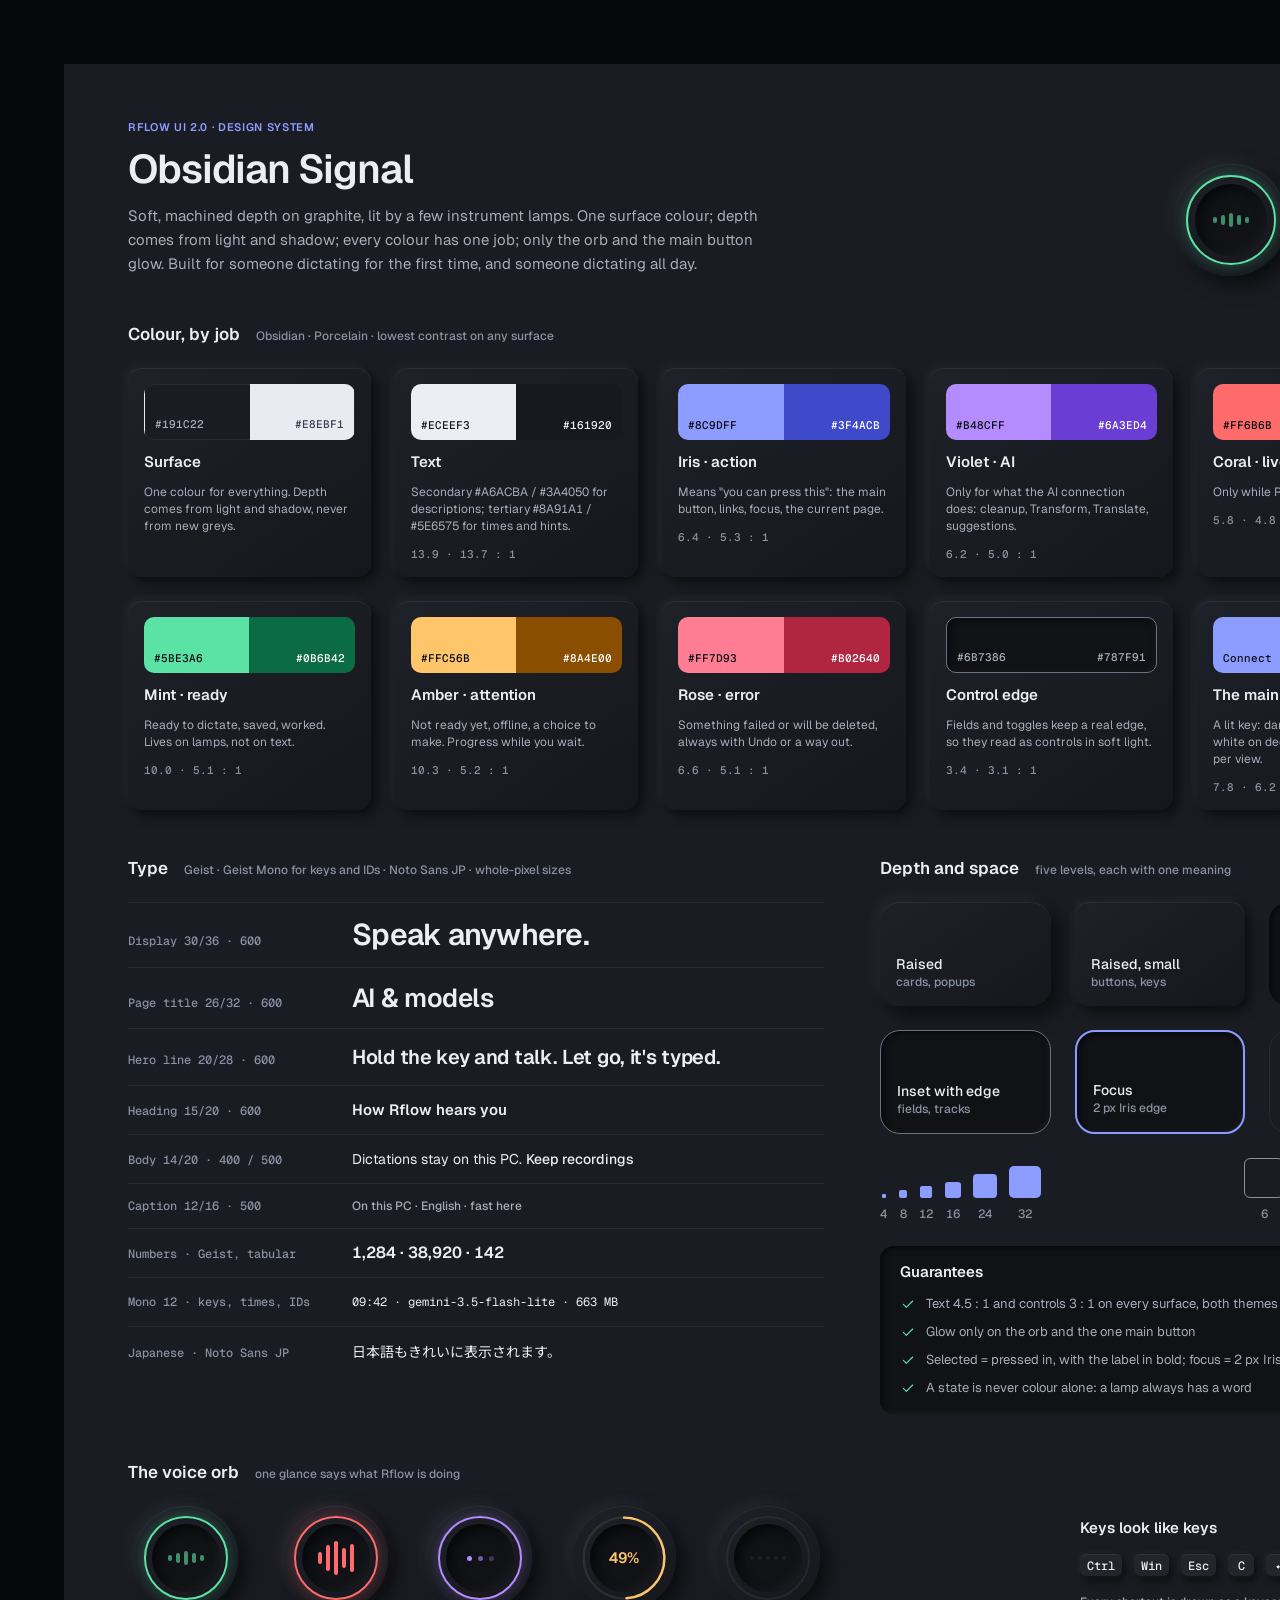
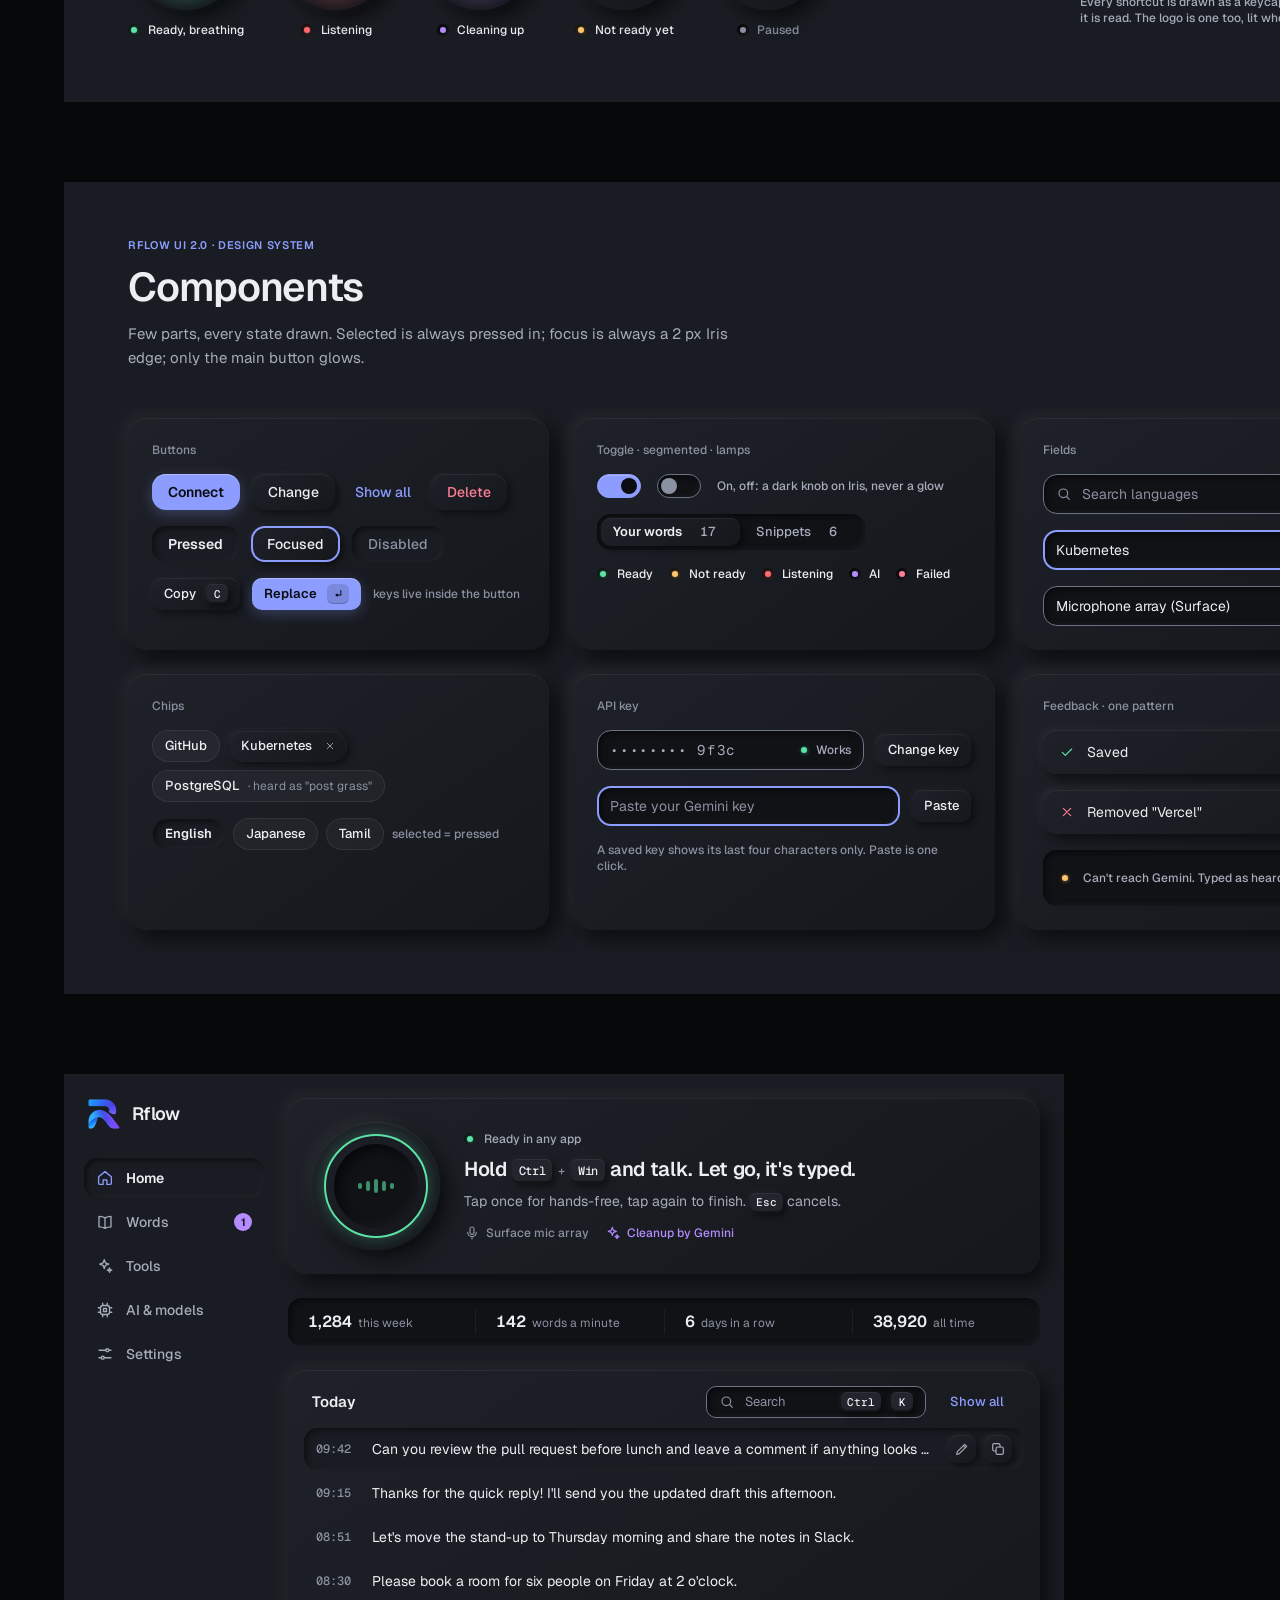
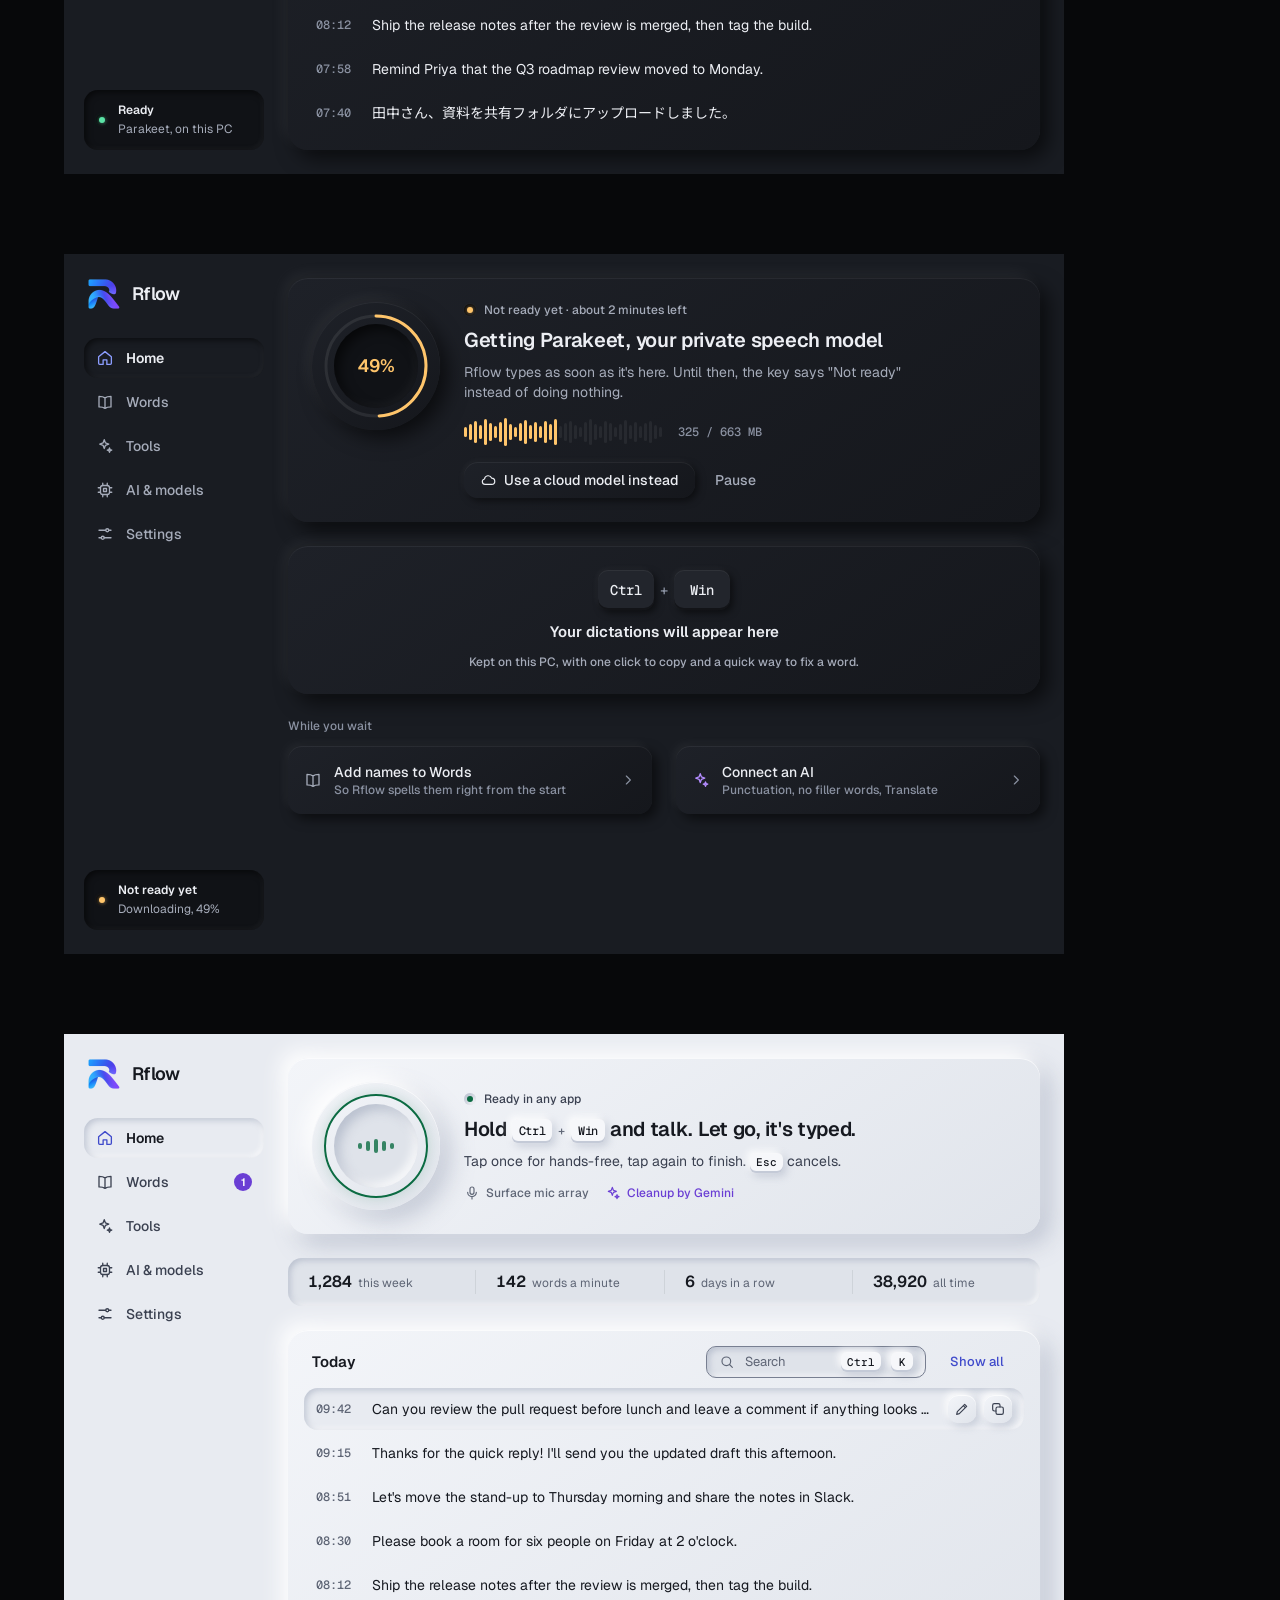
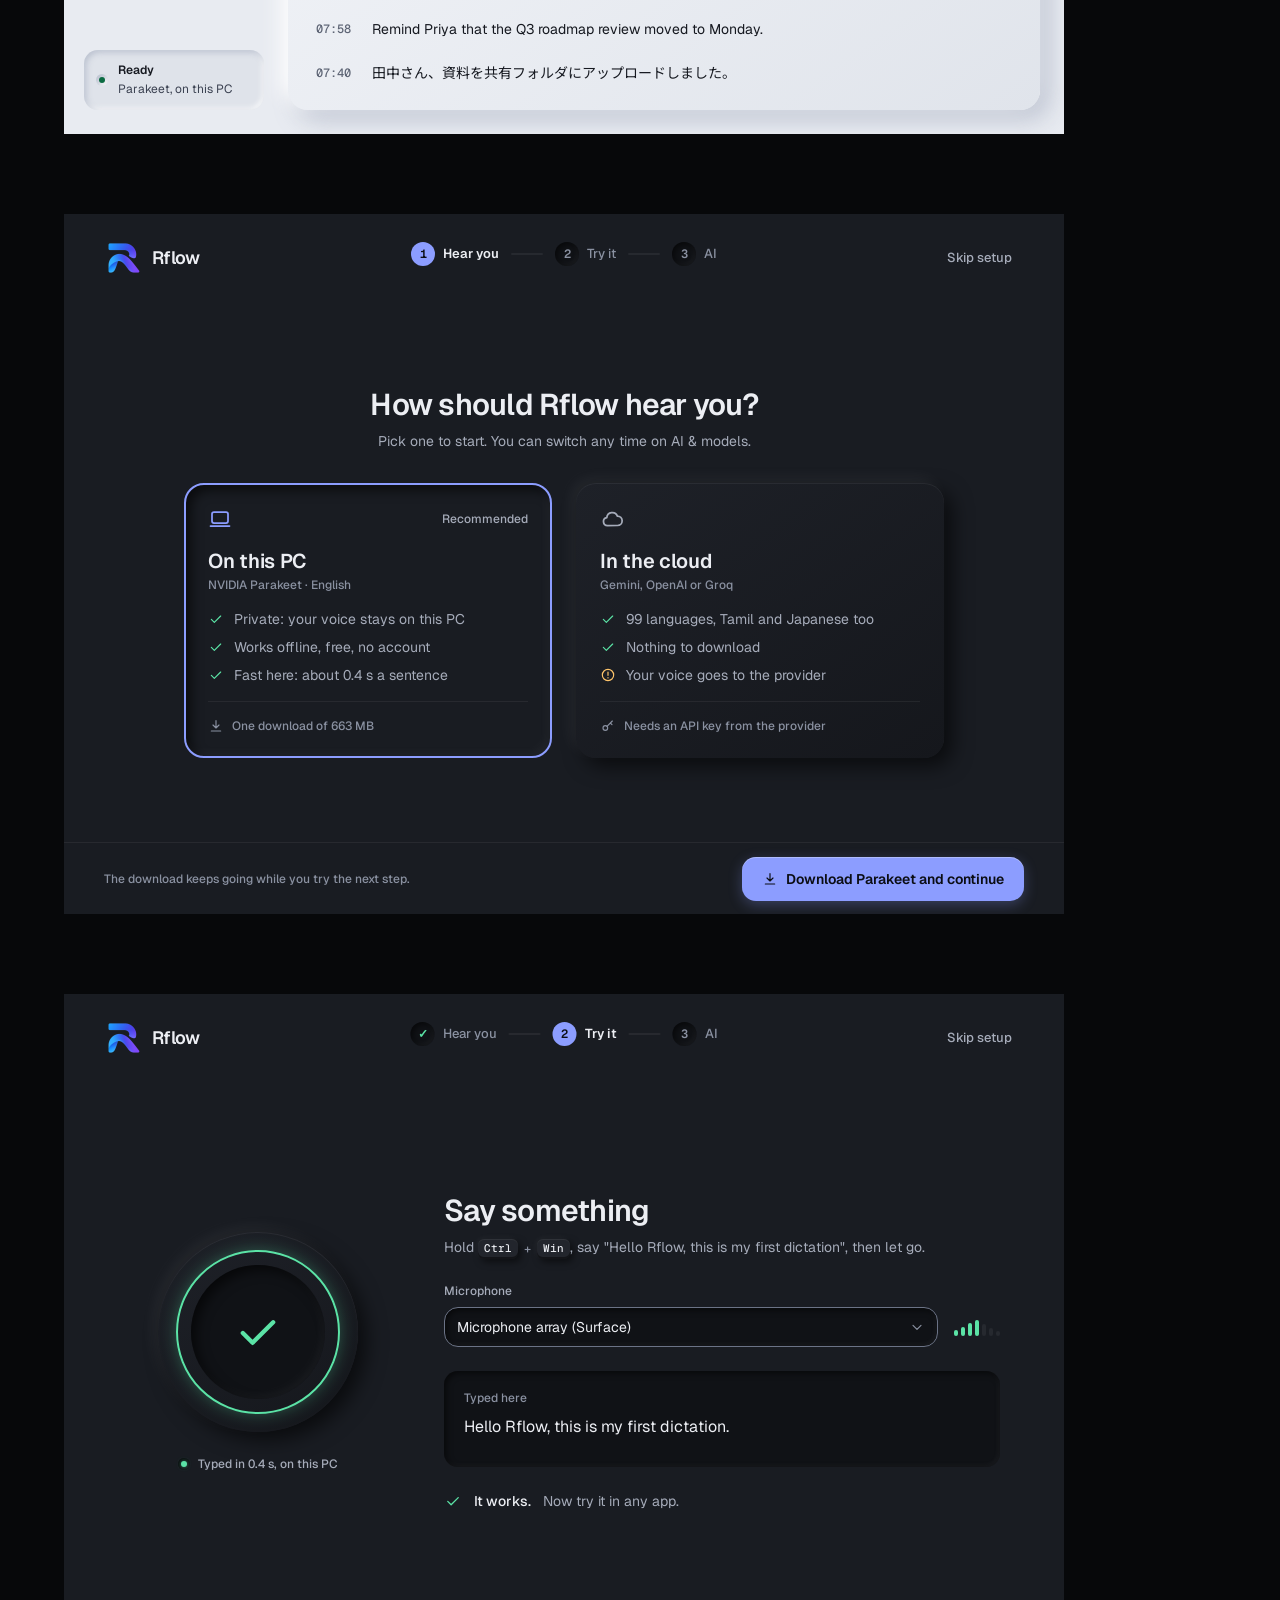
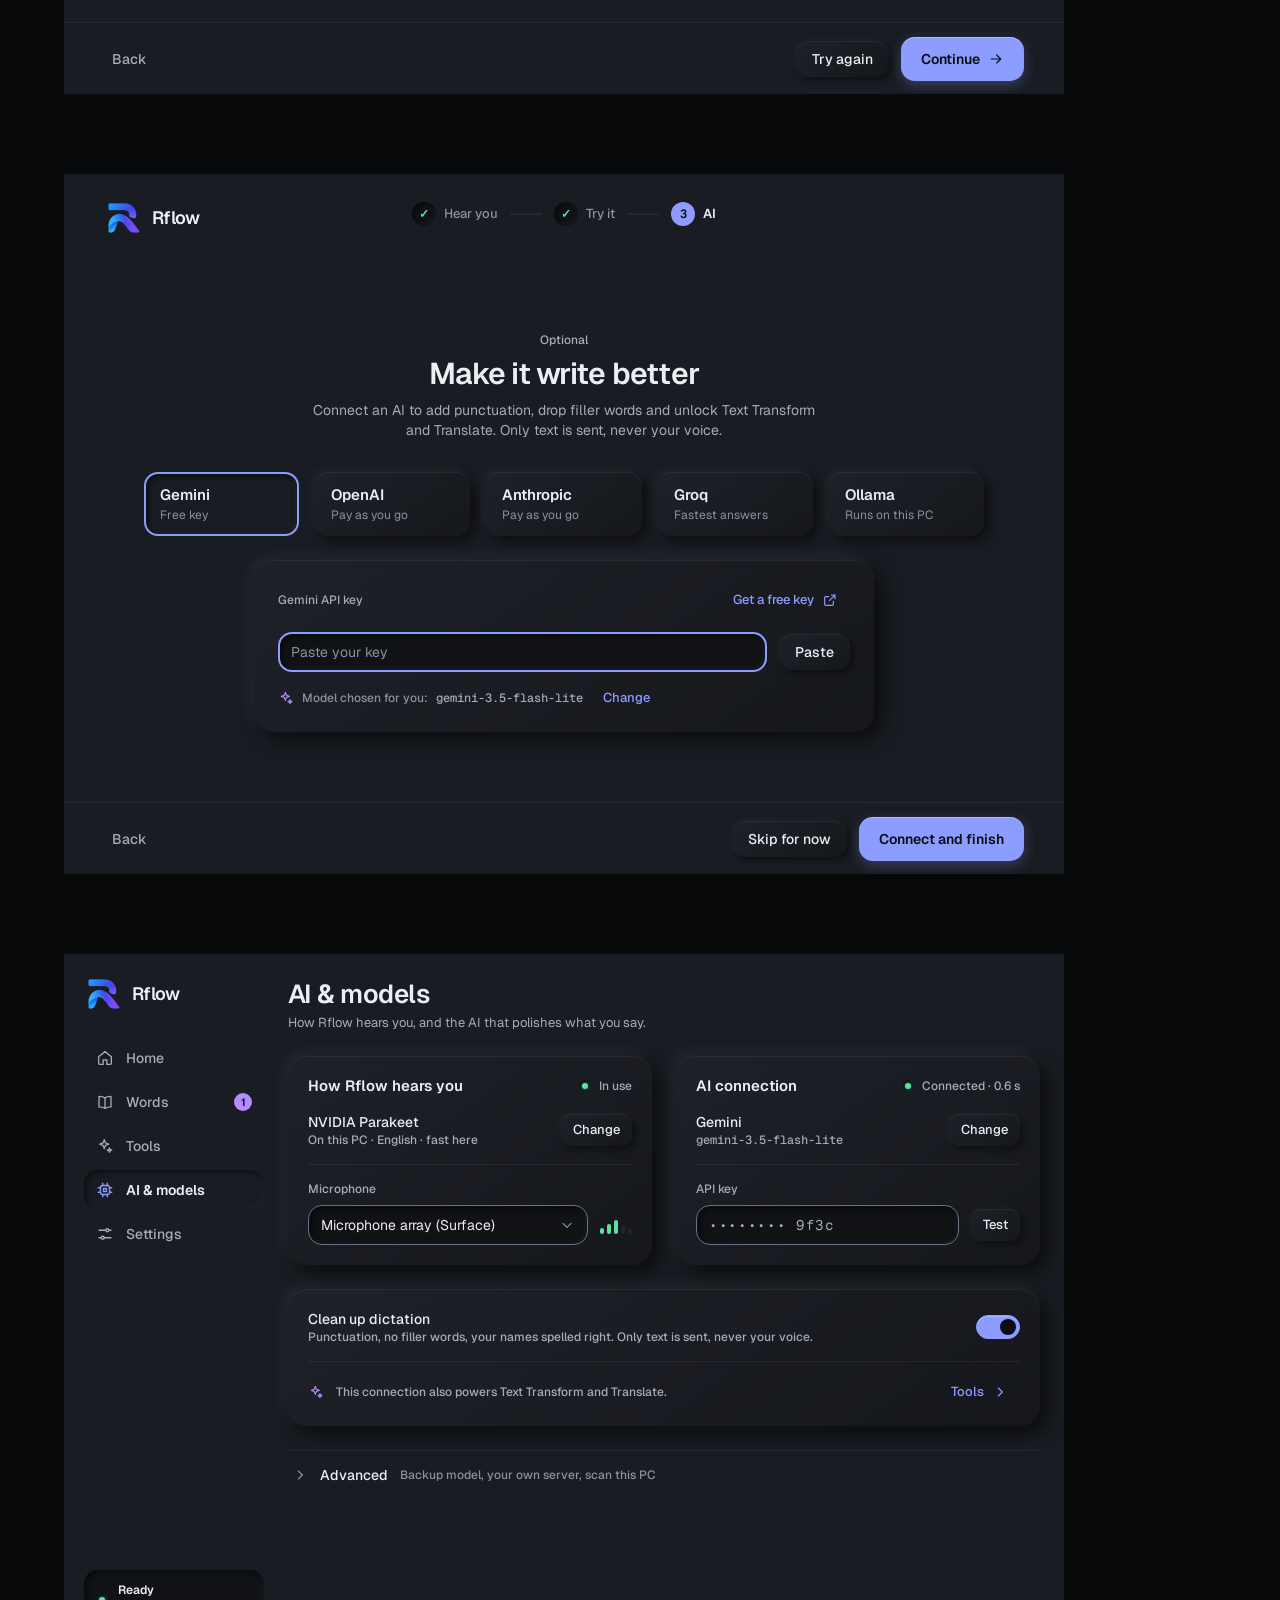
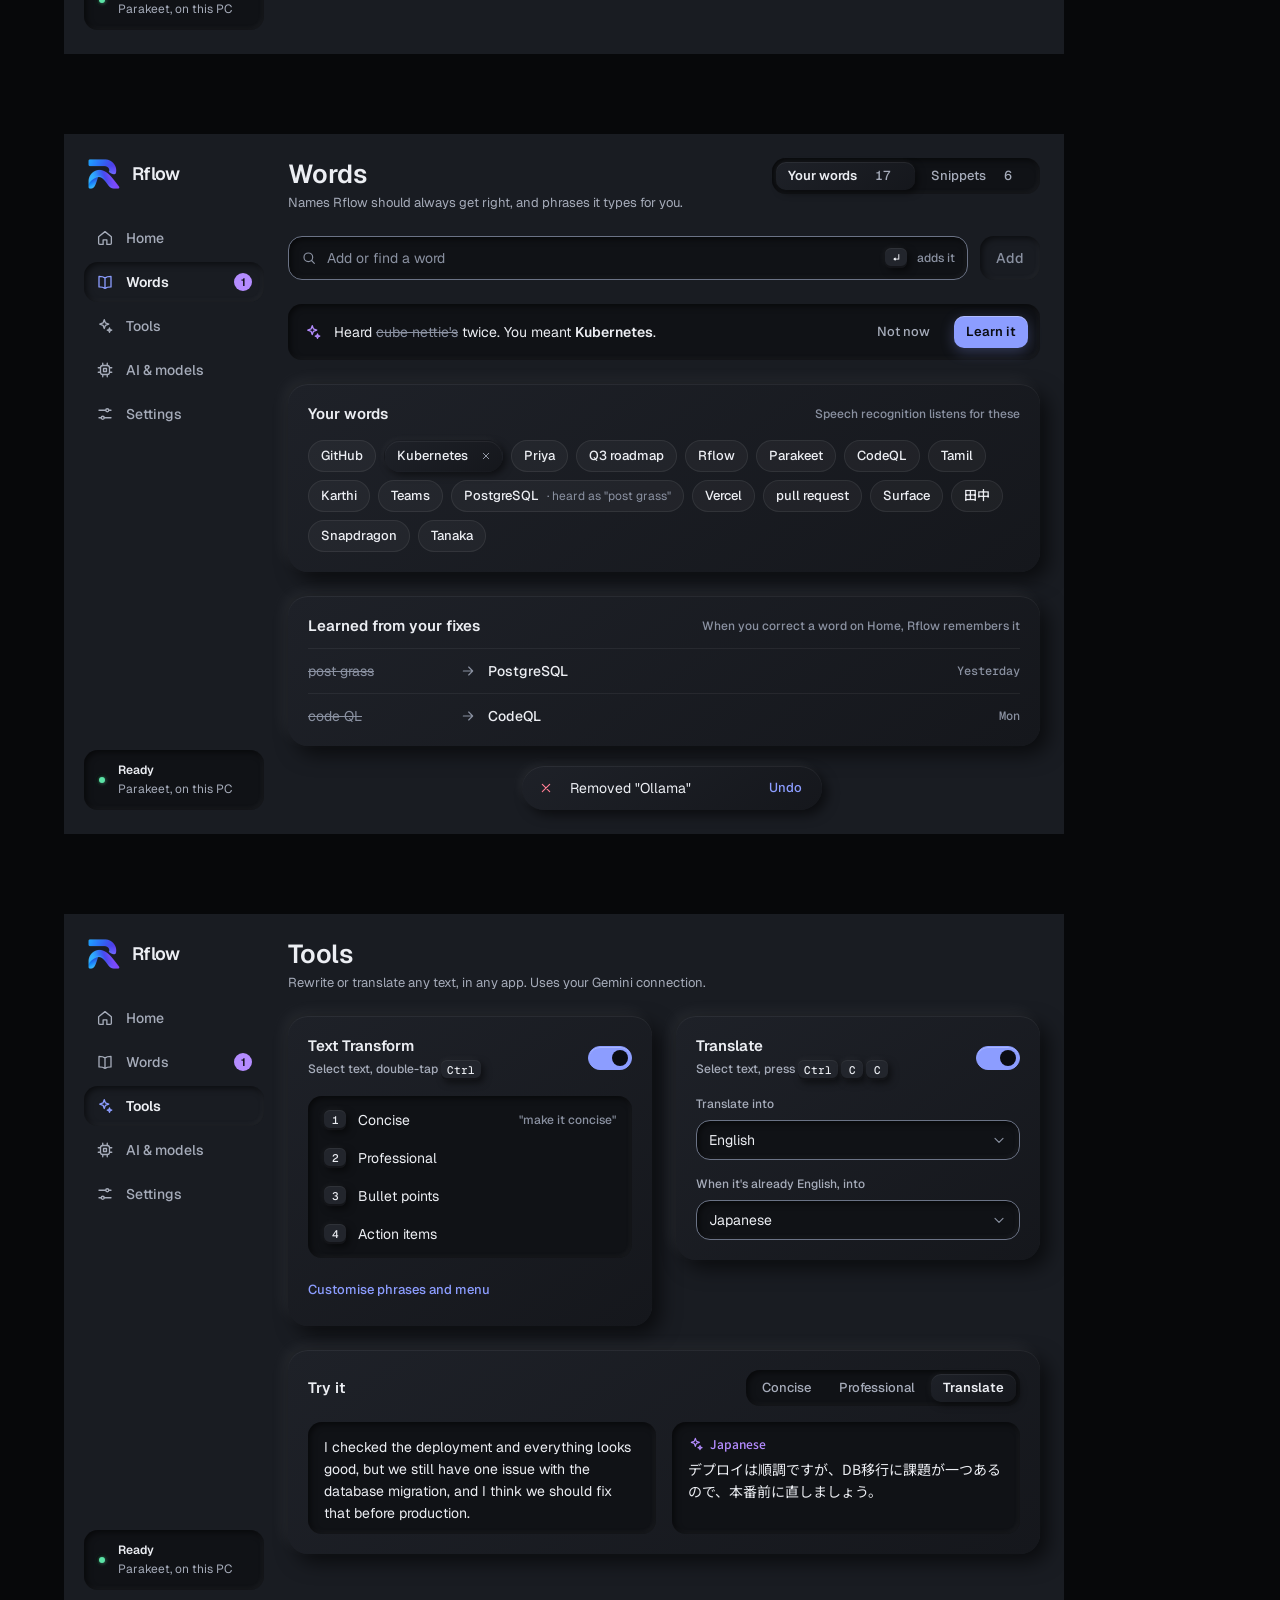
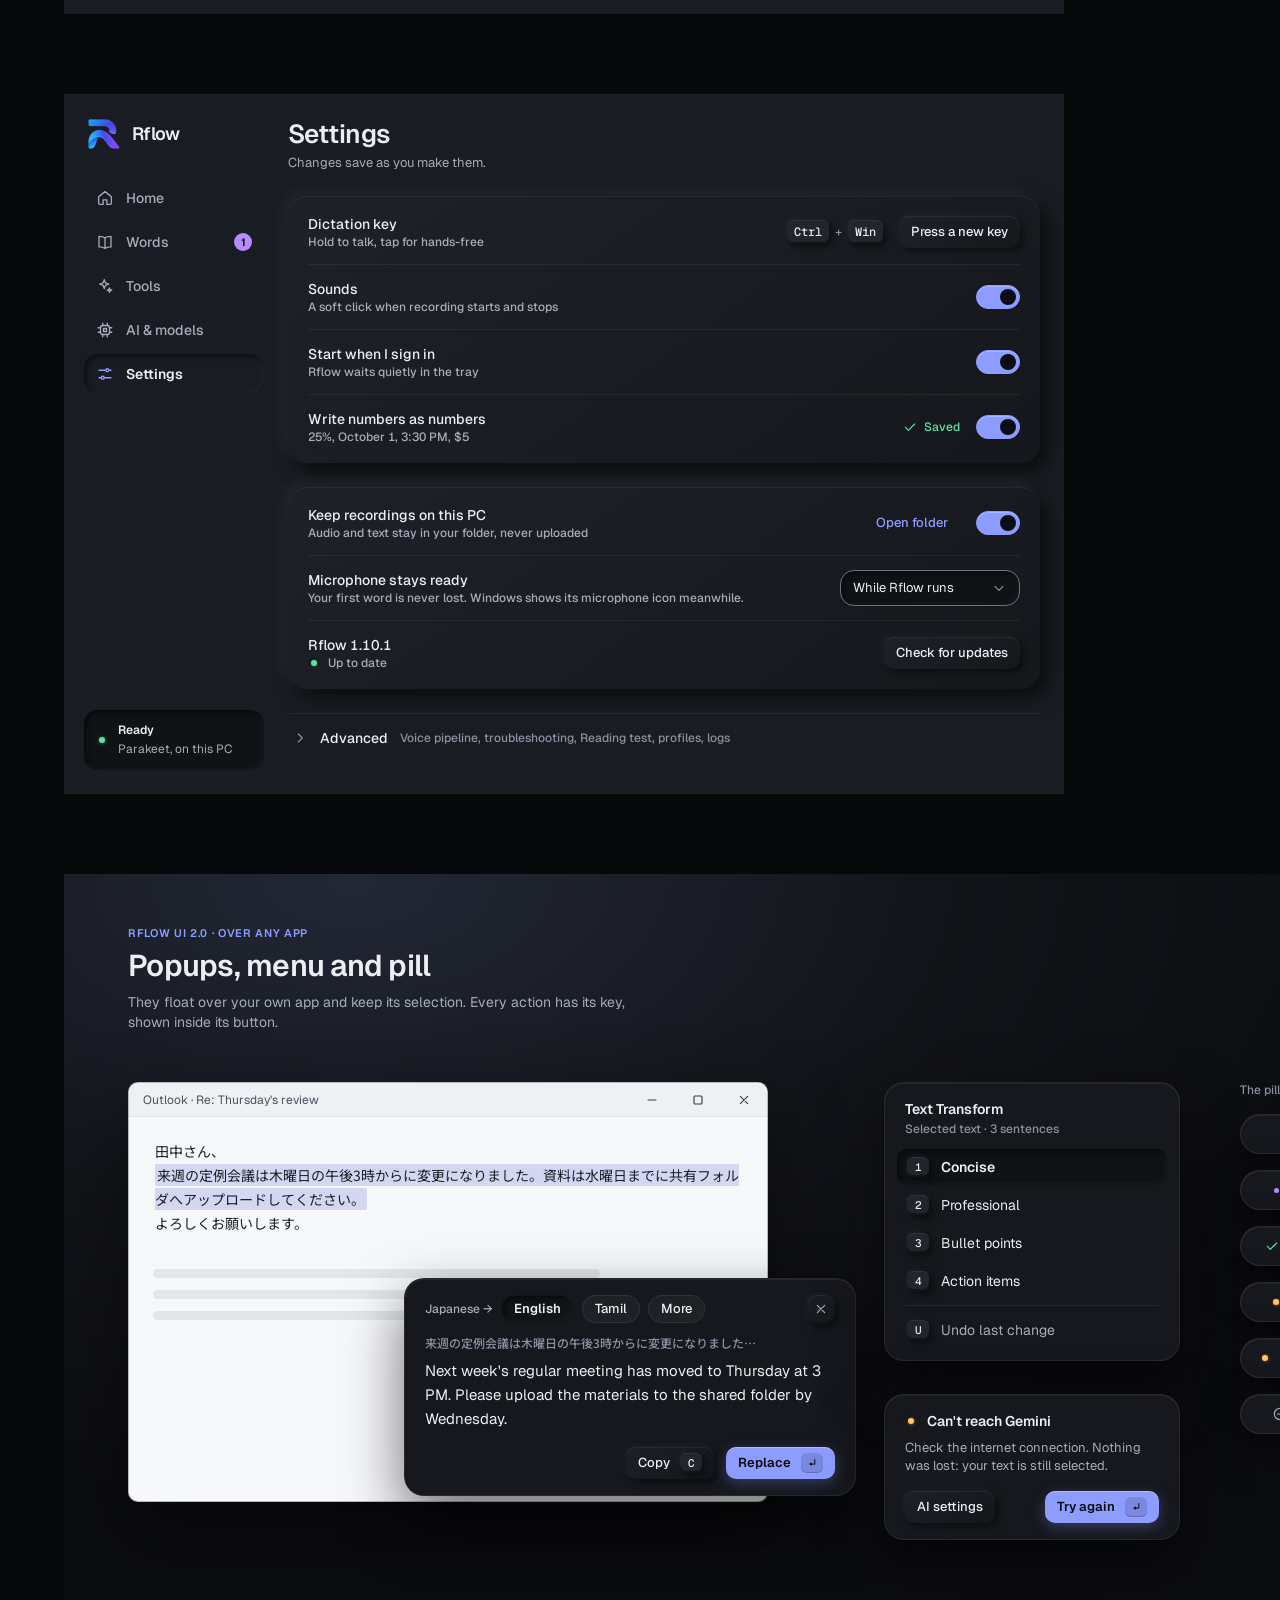
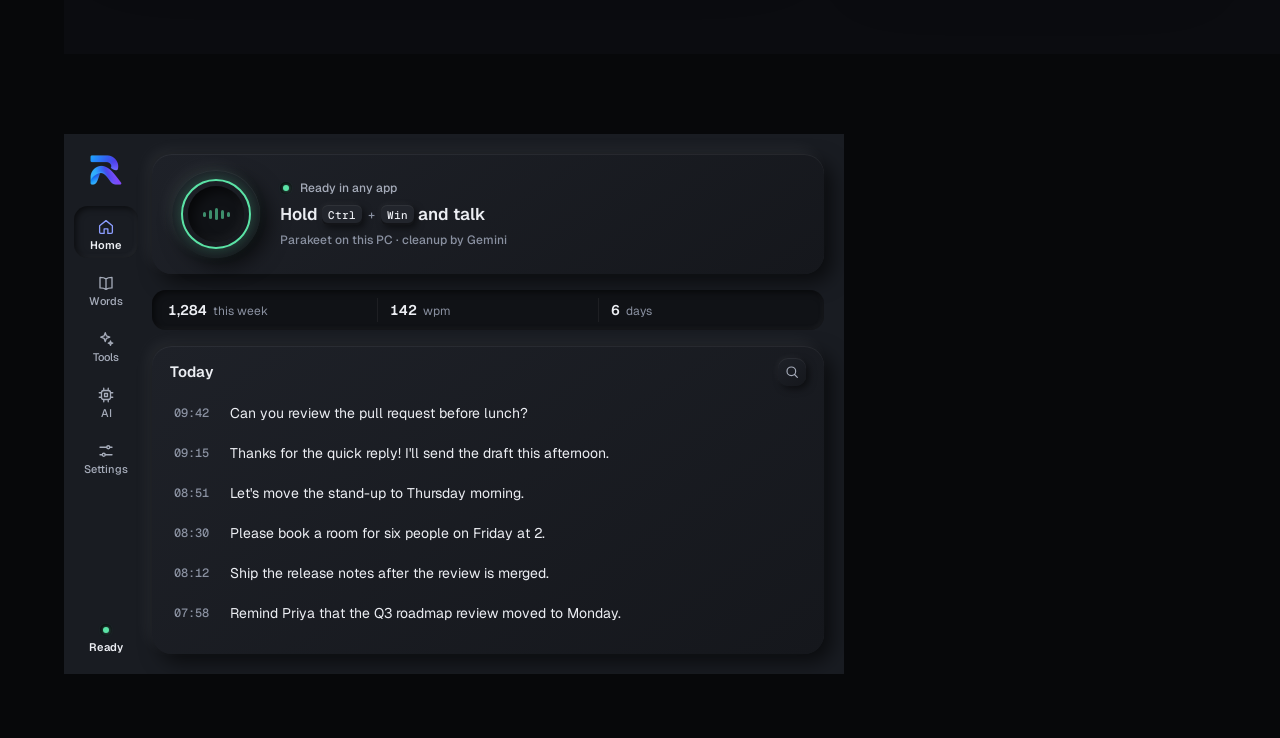
==== commit 52822735: "Show the new logo in the design source" ====
--- a/docs/design/rflow-ui.html
+++ b/docs/design/rflow-ui.html
@@ -134,9 +134,9 @@
 /* ================================================================ shell */
 .side{width:216px;padding:24px 16px 24px 20px;display:flex;flex-direction:column;gap:4px;flex:none}
 .brand{display:flex;align-items:center;gap:12px;height:32px;padding:0 4px;margin-bottom:24px}
-.mark{width:32px;height:32px;border-radius:10px;background:var(--key-face);display:flex;align-items:center;justify-content:center;gap:2px;flex:none;
-      box-shadow:var(--sh-3),inset 0 -2px 0 var(--key-lip),inset 0 1px 0 rgba(255,255,255,.06)}
-.mark i{display:block;width:2.5px;border-radius:2px;background:var(--ok)}
+/* the logo since 2.0.1: the owner's blue-to-violet ribbon "R" (docs/brand, scripts/make_brand.py) */
+.mark{width:32px;height:32px;flex:none;background:url(../../sst/static/brand/rflow-mark-128.png) center/contain no-repeat}
+.mark i{display:none}
 .wordmark{font-size:18px;font-weight:600;letter-spacing:-.03em}
 .nav{display:flex;align-items:center;gap:12px;height:40px;padding:0 12px;border-radius:14px;color:var(--text-2);font-size:14px;font-weight:500}
 .nav.on{background:var(--base);box-shadow:var(--in-2);color:var(--text);font-weight:600}
